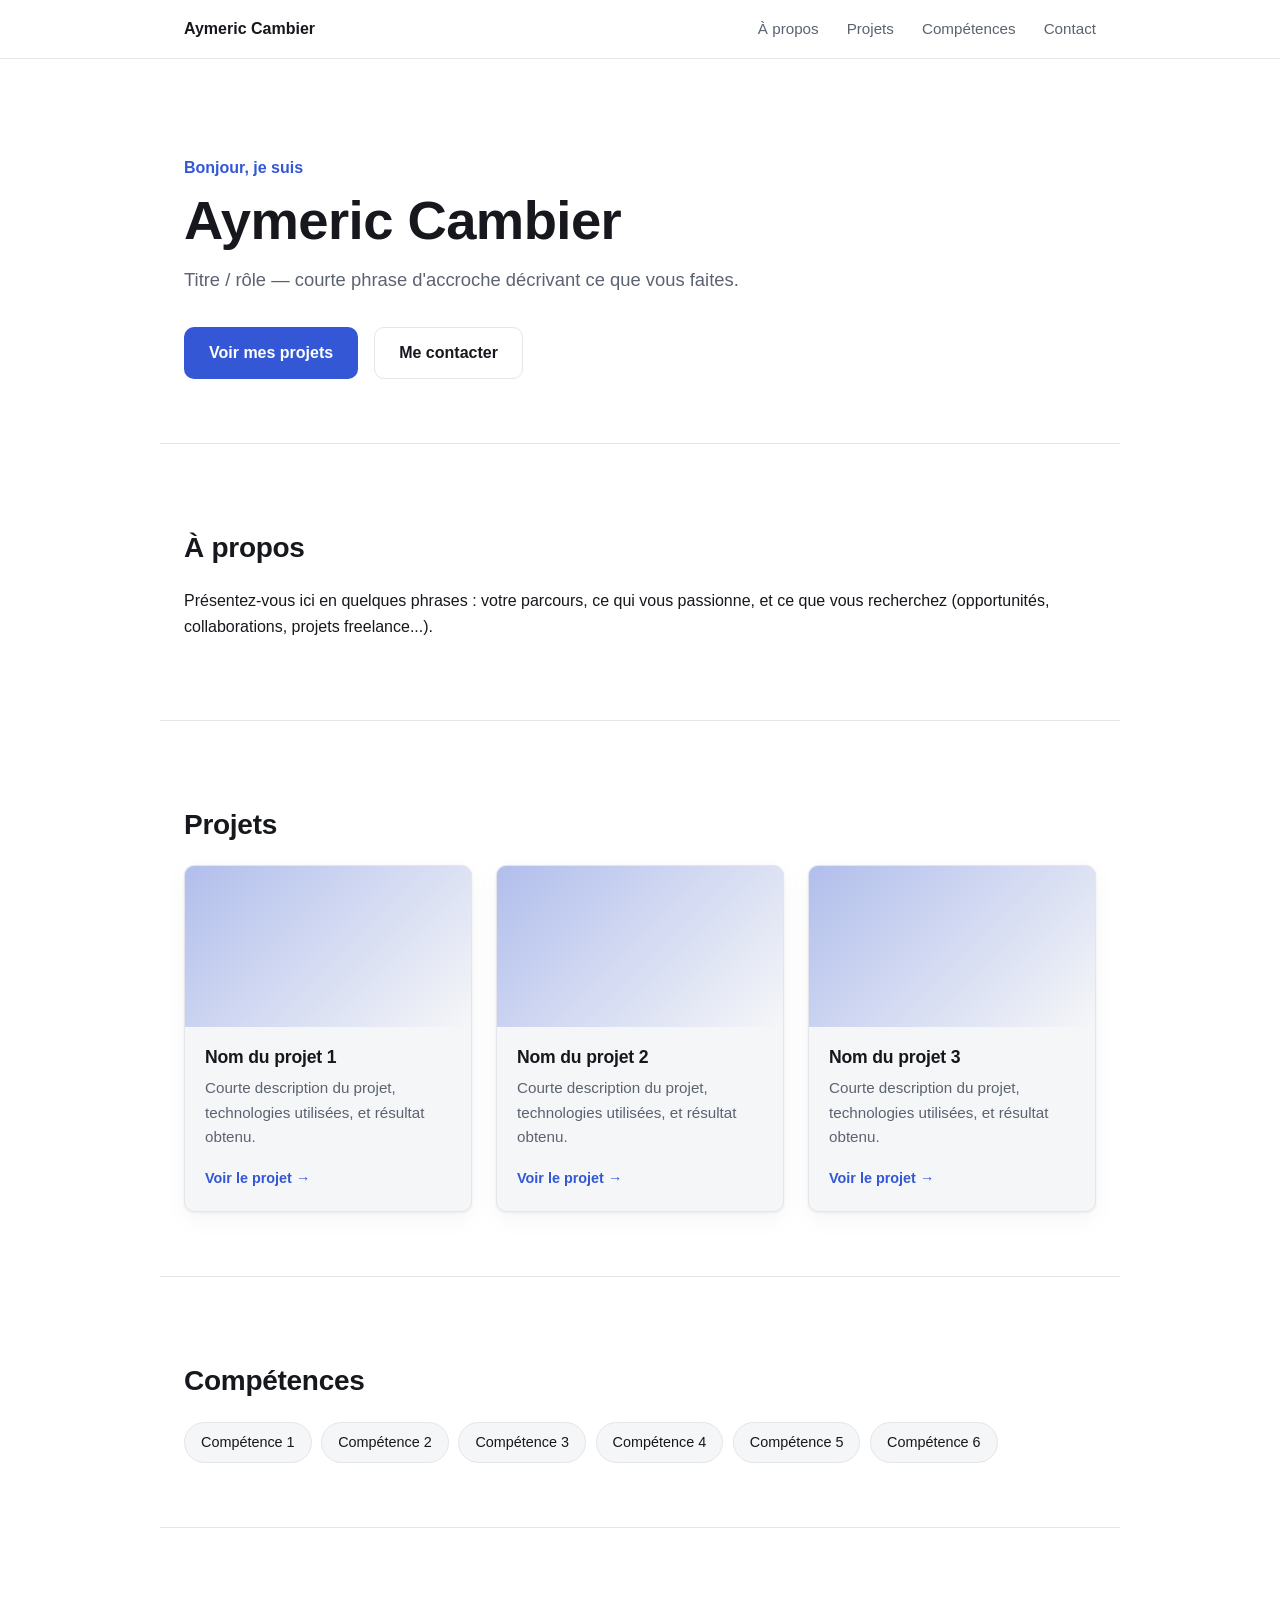
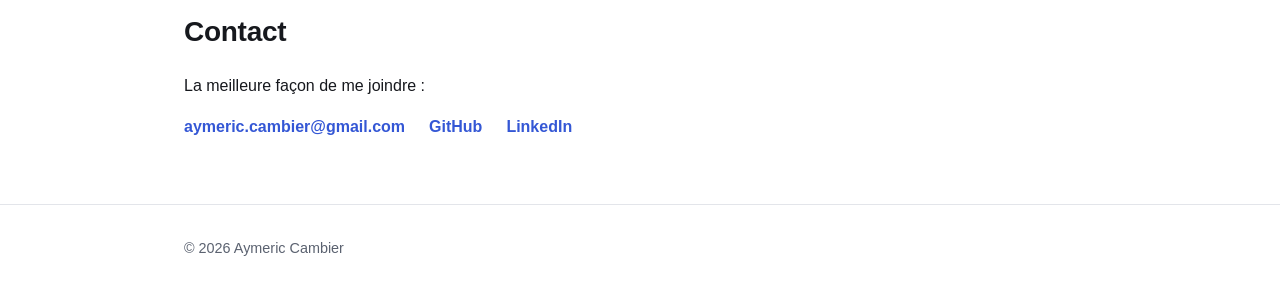
==== index.html @ 93a76c4a "Initial portfolio site" ====
<!DOCTYPE html>
<html lang="fr">
<head>
  <meta charset="UTF-8" />
  <meta name="viewport" content="width=device-width, initial-scale=1.0" />
  <title>Aymeric Cambier — Portfolio</title>
  <meta name="description" content="Portfolio d'Aymeric Cambier" />
  <link rel="stylesheet" href="css/style.css" />
</head>
<body>
  <header class="site-header">
    <nav class="nav container">
      <a href="#top" class="logo">Aymeric&nbsp;Cambier</a>
      <button class="nav-toggle" aria-label="Ouvrir le menu" aria-expanded="false">
        <span></span><span></span><span></span>
      </button>
      <ul class="nav-links">
        <li><a href="#about">À propos</a></li>
        <li><a href="#projects">Projets</a></li>
        <li><a href="#skills">Compétences</a></li>
        <li><a href="#contact">Contact</a></li>
      </ul>
    </nav>
  </header>

  <main>
    <section id="top" class="hero container">
      <p class="hero-eyebrow">Bonjour, je suis</p>
      <h1>Aymeric Cambier</h1>
      <p class="hero-tagline">Titre / rôle — courte phrase d'accroche décrivant ce que vous faites.</p>
      <div class="hero-actions">
        <a href="#projects" class="btn btn-primary">Voir mes projets</a>
        <a href="#contact" class="btn btn-ghost">Me contacter</a>
      </div>
    </section>

    <section id="about" class="section container">
      <h2>À propos</h2>
      <p>
        Présentez-vous ici en quelques phrases : votre parcours, ce qui vous
        passionne, et ce que vous recherchez (opportunités, collaborations,
        projets freelance...).
      </p>
    </section>

    <section id="projects" class="section container">
      <h2>Projets</h2>
      <div class="grid">
        <article class="card">
          <div class="card-media" aria-hidden="true"></div>
          <div class="card-body">
            <h3>Nom du projet 1</h3>
            <p>Courte description du projet, technologies utilisées, et résultat obtenu.</p>
            <a href="#" class="card-link">Voir le projet →</a>
          </div>
        </article>
        <article class="card">
          <div class="card-media" aria-hidden="true"></div>
          <div class="card-body">
            <h3>Nom du projet 2</h3>
            <p>Courte description du projet, technologies utilisées, et résultat obtenu.</p>
            <a href="#" class="card-link">Voir le projet →</a>
          </div>
        </article>
        <article class="card">
          <div class="card-media" aria-hidden="true"></div>
          <div class="card-body">
            <h3>Nom du projet 3</h3>
            <p>Courte description du projet, technologies utilisées, et résultat obtenu.</p>
            <a href="#" class="card-link">Voir le projet →</a>
          </div>
        </article>
      </div>
    </section>

    <section id="skills" class="section container">
      <h2>Compétences</h2>
      <ul class="tag-list">
        <li>Compétence 1</li>
        <li>Compétence 2</li>
        <li>Compétence 3</li>
        <li>Compétence 4</li>
        <li>Compétence 5</li>
        <li>Compétence 6</li>
      </ul>
    </section>

    <section id="contact" class="section container">
      <h2>Contact</h2>
      <p>La meilleure façon de me joindre :</p>
      <div class="contact-links">
        <a href="mailto:aymeric.cambier@gmail.com">aymeric.cambier@gmail.com</a>
        <a href="https://github.com/" target="_blank" rel="noopener">GitHub</a>
        <a href="https://www.linkedin.com/" target="_blank" rel="noopener">LinkedIn</a>
      </div>
    </section>
  </main>

  <footer class="site-footer">
    <p class="container">&copy; <span id="year"></span> Aymeric Cambier</p>
  </footer>

  <script src="js/script.js"></script>
</body>
</html>
---- css/style.css ----
:root {
  --bg: #ffffff;
  --bg-alt: #f5f6f8;
  --text: #16181d;
  --text-muted: #5b6270;
  --accent: #3457d5;
  --accent-contrast: #ffffff;
  --border: #e3e5ea;
  --radius: 10px;
  --max-width: 960px;
  --shadow: 0 1px 3px rgba(0, 0, 0, 0.06), 0 8px 24px rgba(0, 0, 0, 0.04);
}

@media (prefers-color-scheme: dark) {
  :root {
    --bg: #14161a;
    --bg-alt: #1b1e24;
    --text: #edeef1;
    --text-muted: #a2a8b4;
    --accent: #7fa0ff;
    --accent-contrast: #0b1020;
    --border: #2a2e37;
    --shadow: 0 1px 3px rgba(0, 0, 0, 0.3), 0 8px 24px rgba(0, 0, 0, 0.25);
  }
}

* { box-sizing: border-box; }

html { scroll-behavior: smooth; }

body {
  margin: 0;
  font-family: -apple-system, BlinkMacSystemFont, "Segoe UI", Roboto, Helvetica, Arial, sans-serif;
  background: var(--bg);
  color: var(--text);
  line-height: 1.6;
}

.container {
  max-width: var(--max-width);
  margin: 0 auto;
  padding: 0 1.5rem;
}

a { color: var(--accent); }

h1, h2, h3 { line-height: 1.2; letter-spacing: -0.01em; }

/* Header */
.site-header {
  position: sticky;
  top: 0;
  z-index: 10;
  background: color-mix(in srgb, var(--bg) 85%, transparent);
  backdrop-filter: blur(8px);
  border-bottom: 1px solid var(--border);
}

.nav {
  display: flex;
  align-items: center;
  justify-content: space-between;
  padding: 1rem 1.5rem;
}

.logo {
  font-weight: 700;
  text-decoration: none;
  color: var(--text);
}

.nav-links {
  display: flex;
  gap: 1.75rem;
  list-style: none;
  margin: 0;
  padding: 0;
}

.nav-links a {
  text-decoration: none;
  color: var(--text-muted);
  font-size: 0.95rem;
}

.nav-links a:hover { color: var(--text); }

.nav-toggle {
  display: none;
  flex-direction: column;
  gap: 4px;
  background: none;
  border: none;
  cursor: pointer;
  padding: 0.4rem;
}

.nav-toggle span {
  width: 22px;
  height: 2px;
  background: var(--text);
}

/* Hero */
.hero {
  padding: 6rem 1.5rem 4rem;
  text-align: left;
}

.hero-eyebrow {
  color: var(--accent);
  font-weight: 600;
  margin: 0 0 0.5rem;
}

.hero h1 {
  font-size: clamp(2.2rem, 5vw, 3.4rem);
  margin: 0 0 0.75rem;
}

.hero-tagline {
  color: var(--text-muted);
  font-size: 1.15rem;
  max-width: 40rem;
  margin: 0 0 2rem;
}

.hero-actions { display: flex; gap: 1rem; flex-wrap: wrap; }

.btn {
  display: inline-block;
  padding: 0.75rem 1.5rem;
  border-radius: var(--radius);
  text-decoration: none;
  font-weight: 600;
  border: 1px solid transparent;
}

.btn-primary {
  background: var(--accent);
  color: var(--accent-contrast);
}

.btn-ghost {
  border-color: var(--border);
  color: var(--text);
}

/* Sections */
.section { padding: 4rem 1.5rem; border-top: 1px solid var(--border); }

.section h2 {
  font-size: 1.75rem;
  margin-bottom: 1.5rem;
}

/* Projects grid */
.grid {
  display: grid;
  grid-template-columns: repeat(auto-fit, minmax(240px, 1fr));
  gap: 1.5rem;
}

.card {
  background: var(--bg-alt);
  border: 1px solid var(--border);
  border-radius: var(--radius);
  overflow: hidden;
  box-shadow: var(--shadow);
}

.card-media {
  aspect-ratio: 16 / 9;
  background: linear-gradient(135deg, var(--accent), transparent);
  opacity: 0.35;
}

.card-body { padding: 1.25rem; }

.card-body h3 { margin: 0 0 0.5rem; font-size: 1.1rem; }

.card-body p { color: var(--text-muted); margin: 0 0 1rem; font-size: 0.95rem; }

.card-link { text-decoration: none; font-weight: 600; font-size: 0.9rem; }

/* Skills */
.tag-list {
  display: flex;
  flex-wrap: wrap;
  gap: 0.6rem;
  list-style: none;
  padding: 0;
  margin: 0;
}

.tag-list li {
  background: var(--bg-alt);
  border: 1px solid var(--border);
  padding: 0.5rem 1rem;
  border-radius: 999px;
  font-size: 0.9rem;
}

/* Contact */
.contact-links {
  display: flex;
  gap: 1.5rem;
  flex-wrap: wrap;
  font-weight: 600;
}

.contact-links a { text-decoration: none; }

/* Footer */
.site-footer {
  border-top: 1px solid var(--border);
  padding: 2rem 0;
  color: var(--text-muted);
  font-size: 0.9rem;
}

/* Responsive nav */
@media (max-width: 640px) {
  .nav-toggle { display: flex; }

  .nav-links {
    position: absolute;
    top: 100%;
    left: 0;
    right: 0;
    background: var(--bg);
    border-bottom: 1px solid var(--border);
    flex-direction: column;
    gap: 0;
    display: none;
  }

  .nav-links.open { display: flex; }

  .nav-links li { border-top: 1px solid var(--border); }

  .nav-links a { display: block; padding: 1rem 1.5rem; }
}
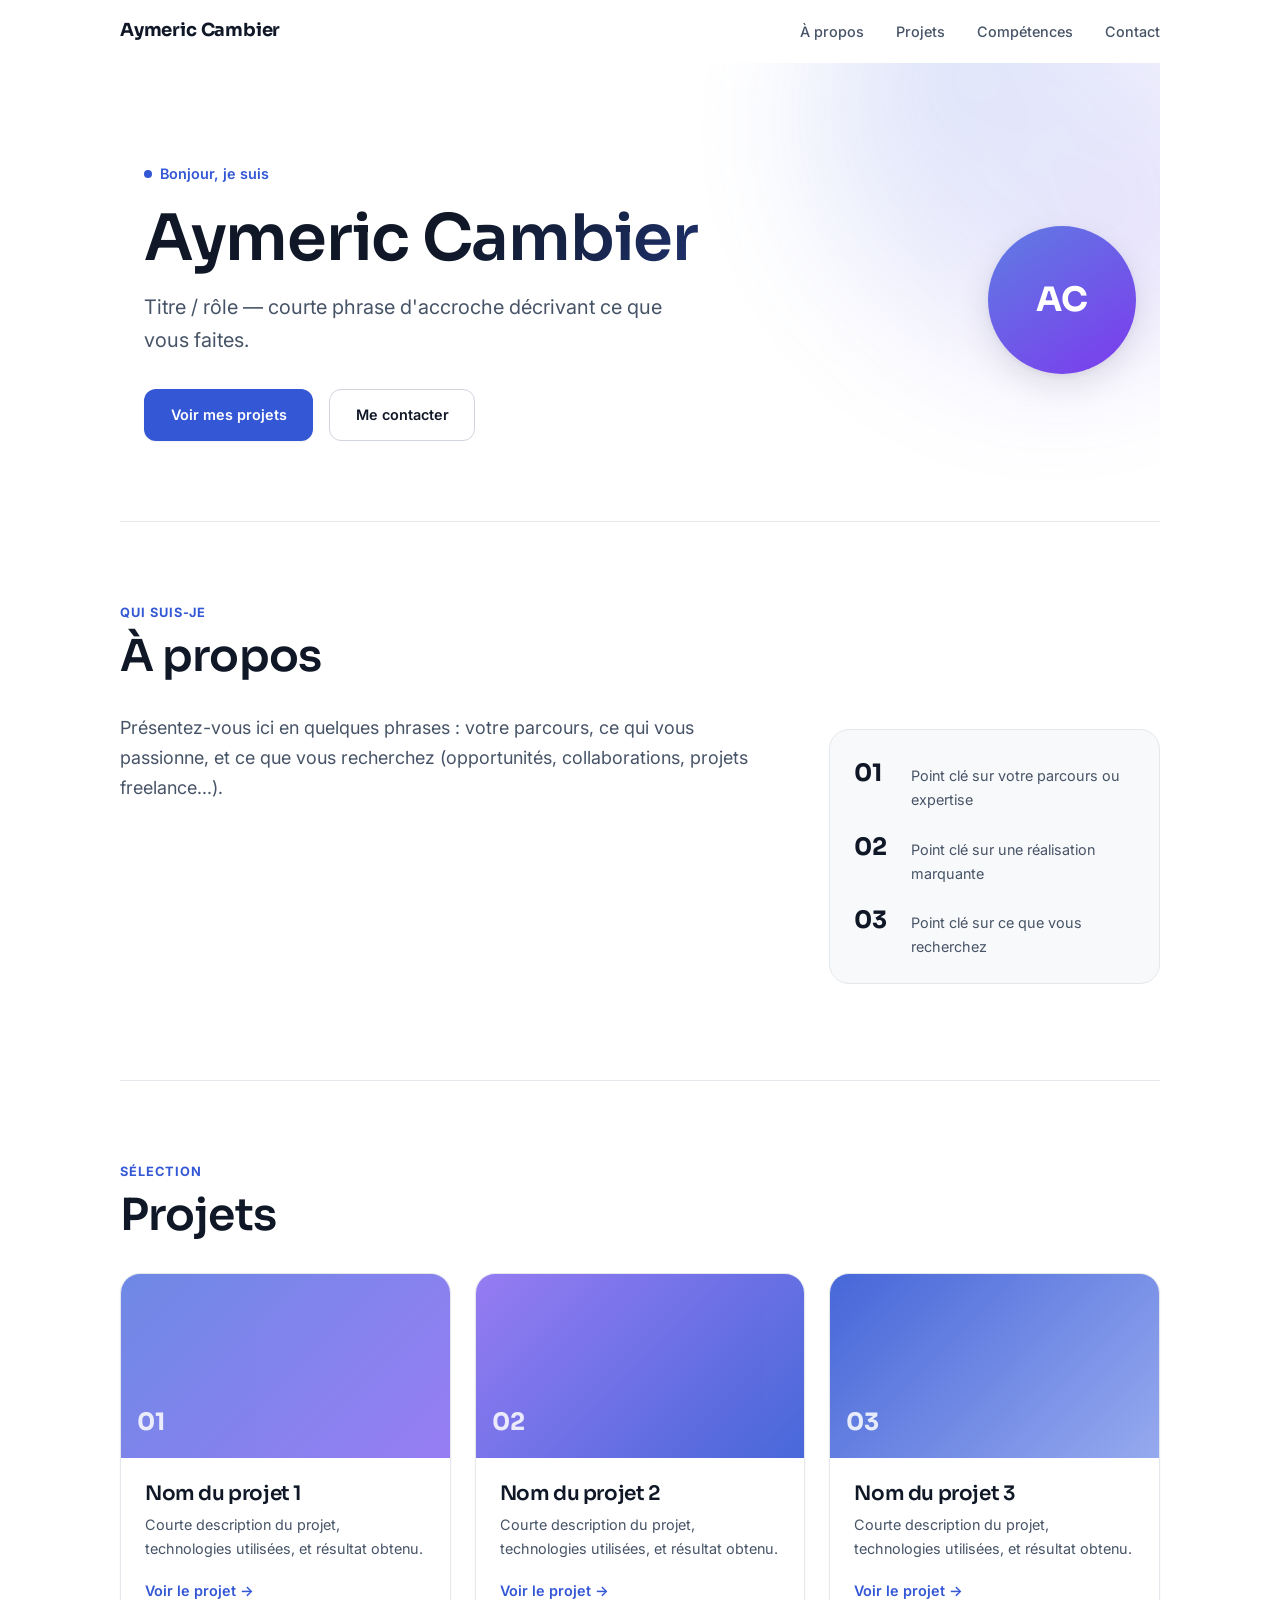
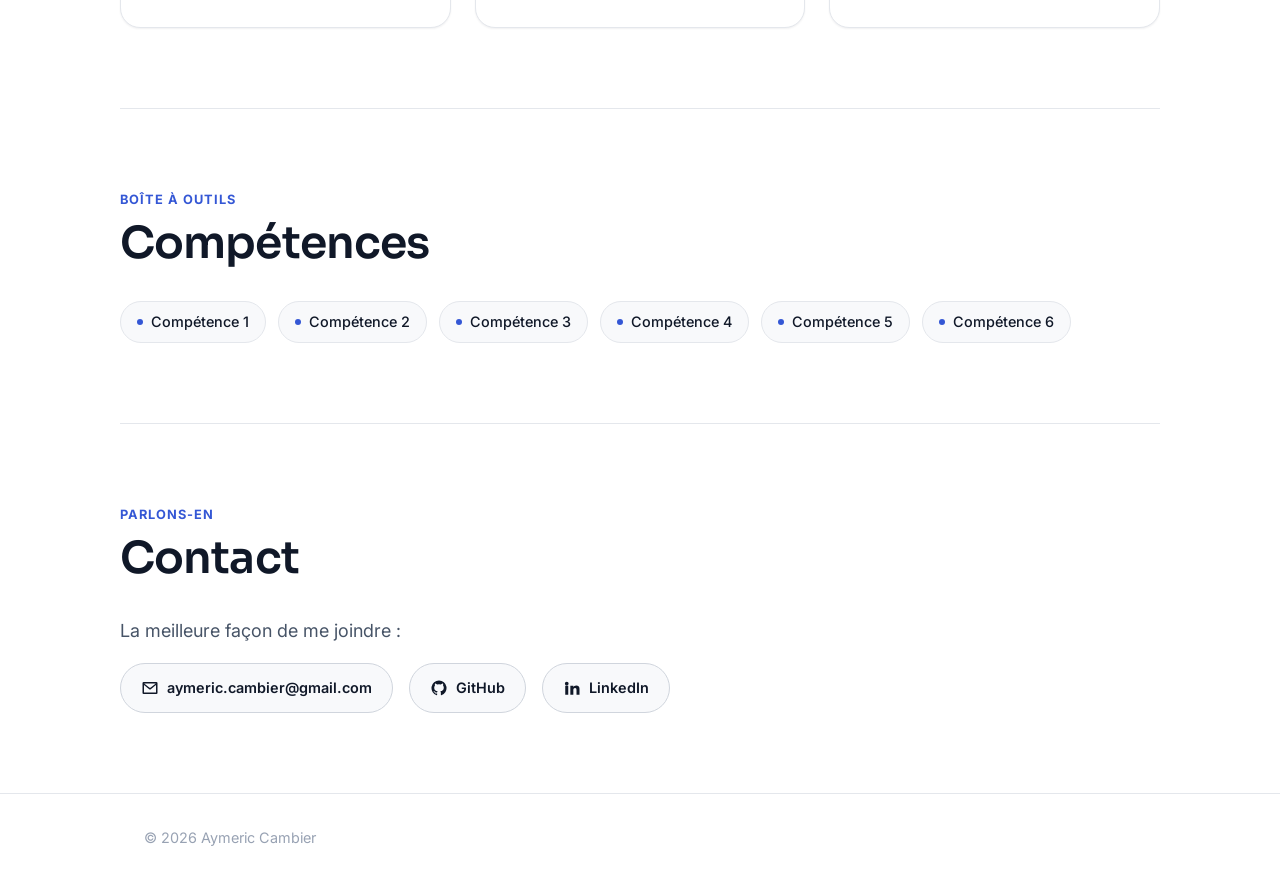
==== commit 4fdfd6bd: "Redesign portfolio with design system, animations and scrollspy nav" ====
--- a/index.html
+++ b/index.html
@@ -5,6 +5,11 @@
   <meta name="viewport" content="width=device-width, initial-scale=1.0" />
   <title>Aymeric Cambier — Portfolio</title>
   <meta name="description" content="Portfolio d'Aymeric Cambier" />
+  <meta name="theme-color" content="#3457d5" />
+  <link rel="icon" href="data:image/svg+xml,%3Csvg xmlns='http://www.w3.org/2000/svg' viewBox='0 0 32 32'%3E%3Crect width='32' height='32' rx='8' fill='%233457d5'/%3E%3Ctext x='16' y='22' font-family='Arial,sans-serif' font-size='15' font-weight='700' fill='white' text-anchor='middle'%3EAC%3C/text%3E%3C/svg%3E" />
+  <link rel="preconnect" href="https://fonts.googleapis.com" />
+  <link rel="preconnect" href="https://fonts.gstatic.com" crossorigin />
+  <link href="https://fonts.googleapis.com/css2?family=Inter:wght@400;500;600;700&family=Sora:wght@600;700&display=swap" rel="stylesheet" />
   <link rel="stylesheet" href="css/style.css" />
 </head>
 <body>
@@ -25,29 +30,41 @@
 
   <main>
     <section id="top" class="hero container">
-      <p class="hero-eyebrow">Bonjour, je suis</p>
-      <h1>Aymeric Cambier</h1>
-      <p class="hero-tagline">Titre / rôle — courte phrase d'accroche décrivant ce que vous faites.</p>
-      <div class="hero-actions">
-        <a href="#projects" class="btn btn-primary">Voir mes projets</a>
-        <a href="#contact" class="btn btn-ghost">Me contacter</a>
+      <div>
+        <p class="hero-eyebrow">Bonjour, je suis</p>
+        <h1>Aymeric Cambier</h1>
+        <p class="hero-tagline">Titre / rôle — courte phrase d'accroche décrivant ce que vous faites.</p>
+        <div class="hero-actions">
+          <a href="#projects" class="btn btn-primary">Voir mes projets</a>
+          <a href="#contact" class="btn btn-ghost">Me contacter</a>
+        </div>
+      </div>
+      <div class="hero-avatar" aria-hidden="true">AC</div>
+    </section>
+
+    <section id="about" class="section container reveal">
+      <span class="section-eyebrow">Qui suis-je</span>
+      <h2>À propos</h2>
+      <div class="about-grid">
+        <p class="about-text">
+          Présentez-vous ici en quelques phrases : votre parcours, ce qui vous
+          passionne, et ce que vous recherchez (opportunités, collaborations,
+          projets freelance...).
+        </p>
+        <ul class="about-highlights">
+          <li><strong>01</strong> Point clé sur votre parcours ou expertise</li>
+          <li><strong>02</strong> Point clé sur une réalisation marquante</li>
+          <li><strong>03</strong> Point clé sur ce que vous recherchez</li>
+        </ul>
       </div>
     </section>
 
-    <section id="about" class="section container">
-      <h2>À propos</h2>
-      <p>
-        Présentez-vous ici en quelques phrases : votre parcours, ce qui vous
-        passionne, et ce que vous recherchez (opportunités, collaborations,
-        projets freelance...).
-      </p>
-    </section>
-
-    <section id="projects" class="section container">
+    <section id="projects" class="section container reveal">
+      <span class="section-eyebrow">Sélection</span>
       <h2>Projets</h2>
       <div class="grid">
         <article class="card">
-          <div class="card-media" aria-hidden="true"></div>
+          <div class="card-media" aria-hidden="true"><span class="card-index">01</span></div>
           <div class="card-body">
             <h3>Nom du projet 1</h3>
             <p>Courte description du projet, technologies utilisées, et résultat obtenu.</p>
@@ -55,7 +72,7 @@
           </div>
         </article>
         <article class="card">
-          <div class="card-media" aria-hidden="true"></div>
+          <div class="card-media" aria-hidden="true"><span class="card-index">02</span></div>
           <div class="card-body">
             <h3>Nom du projet 2</h3>
             <p>Courte description du projet, technologies utilisées, et résultat obtenu.</p>
@@ -63,7 +80,7 @@
           </div>
         </article>
         <article class="card">
-          <div class="card-media" aria-hidden="true"></div>
+          <div class="card-media" aria-hidden="true"><span class="card-index">03</span></div>
           <div class="card-body">
             <h3>Nom du projet 3</h3>
             <p>Courte description du projet, technologies utilisées, et résultat obtenu.</p>
@@ -73,7 +90,8 @@
       </div>
     </section>
 
-    <section id="skills" class="section container">
+    <section id="skills" class="section container reveal">
+      <span class="section-eyebrow">Boîte à outils</span>
       <h2>Compétences</h2>
       <ul class="tag-list">
         <li>Compétence 1</li>
@@ -85,13 +103,23 @@
       </ul>
     </section>
 
-    <section id="contact" class="section container">
+    <section id="contact" class="section container reveal">
+      <span class="section-eyebrow">Parlons-en</span>
       <h2>Contact</h2>
       <p>La meilleure façon de me joindre :</p>
       <div class="contact-links">
-        <a href="mailto:aymeric.cambier@gmail.com">aymeric.cambier@gmail.com</a>
-        <a href="https://github.com/" target="_blank" rel="noopener">GitHub</a>
-        <a href="https://www.linkedin.com/" target="_blank" rel="noopener">LinkedIn</a>
+        <a href="mailto:aymeric.cambier@gmail.com">
+          <svg viewBox="0 0 24 24"><path d="M2 5.5A1.5 1.5 0 0 1 3.5 4h17A1.5 1.5 0 0 1 22 5.5v13a1.5 1.5 0 0 1-1.5 1.5h-17A1.5 1.5 0 0 1 2 18.5v-13Zm2.2.5 7.8 6.1L19.8 6H4.2ZM20 8.1l-7.4 5.8a1 1 0 0 1-1.2 0L4 8.1V18h16V8.1Z"/></svg>
+          aymeric.cambier@gmail.com
+        </a>
+        <a href="https://github.com/" target="_blank" rel="noopener">
+          <svg viewBox="0 0 24 24"><path d="M12 2a10 10 0 0 0-3.16 19.5c.5.09.68-.22.68-.48v-1.7c-2.78.6-3.37-1.34-3.37-1.34-.46-1.16-1.11-1.47-1.11-1.47-.91-.62.07-.6.07-.6 1 .07 1.53 1.03 1.53 1.03.89 1.53 2.34 1.09 2.91.83.09-.65.35-1.09.63-1.34-2.22-.25-4.56-1.11-4.56-4.94 0-1.09.39-1.99 1.03-2.69-.1-.25-.45-1.27.1-2.64 0 0 .84-.27 2.75 1.03a9.4 9.4 0 0 1 5 0c1.91-1.3 2.75-1.03 2.75-1.03.55 1.37.2 2.39.1 2.64.64.7 1.03 1.6 1.03 2.69 0 3.84-2.34 4.68-4.57 4.93.36.31.68.92.68 1.85v2.75c0 .26.18.58.69.48A10 10 0 0 0 12 2Z"/></svg>
+          GitHub
+        </a>
+        <a href="https://www.linkedin.com/" target="_blank" rel="noopener">
+          <svg viewBox="0 0 24 24"><path d="M4.98 3.5a2.5 2.5 0 1 1 0 5 2.5 2.5 0 0 1 0-5ZM3 9h4v12H3V9Zm7 0h3.8v1.64h.05c.53-1 1.83-2.05 3.77-2.05C21.6 8.59 22 11.1 22 14.35V21h-4v-5.9c0-1.4-.03-3.2-1.95-3.2-1.96 0-2.26 1.53-2.26 3.1V21h-4V9Z"/></svg>
+          LinkedIn
+        </a>
       </div>
     </section>
   </main>
--- a/css/style.css
+++ b/css/style.css
@@ -1,225 +1,635 @@
+/* =========================================================
+   TOKENS — Primitive layer (raw values, no semantic meaning)
+   ========================================================= */
 :root {
-  --bg: #ffffff;
-  --bg-alt: #f5f6f8;
-  --text: #16181d;
-  --text-muted: #5b6270;
-  --accent: #3457d5;
-  --accent-contrast: #ffffff;
-  --border: #e3e5ea;
-  --radius: 10px;
-  --max-width: 960px;
-  --shadow: 0 1px 3px rgba(0, 0, 0, 0.06), 0 8px 24px rgba(0, 0, 0, 0.04);
+  /* Neutrals */
+  --gray-0: #ffffff;
+  --gray-50: #f8f9fb;
+  --gray-100: #f1f3f6;
+  --gray-200: #e4e7ec;
+  --gray-300: #d0d5dd;
+  --gray-400: #98a2b3;
+  --gray-500: #667085;
+  --gray-600: #475467;
+  --gray-700: #344054;
+  --gray-800: #1d2939;
+  --gray-900: #101828;
+  --gray-950: #0b0e14;
+
+  /* Accent (brand blue) */
+  --accent-50: #eef1fd;
+  --accent-100: #dbe2fa;
+  --accent-200: #b3c1f4;
+  --accent-300: #8aa0ed;
+  --accent-400: #5f7de3;
+  --accent-500: #3457d5;
+  --accent-600: #2a46b3;
+  --accent-700: #21378c;
+
+  /* Secondary accent (gradient companion) */
+  --violet-400: #8b6ef2;
+  --violet-500: #7c3aed;
+
+  /* Typography */
+  --font-heading: "Sora", -apple-system, BlinkMacSystemFont, "Segoe UI", sans-serif;
+  --font-body: "Inter", -apple-system, BlinkMacSystemFont, "Segoe UI", Roboto, Helvetica, Arial, sans-serif;
+
+  --text-xs: 0.8rem;
+  --text-sm: 0.9rem;
+  --text-base: 1rem;
+  --text-md: 1.125rem;
+  --text-lg: 1.25rem;
+  --text-xl: 1.5rem;
+  --text-2xl: clamp(1.6rem, 1.3rem + 1.2vw, 2.1rem);
+  --text-3xl: clamp(2.1rem, 1.6rem + 2vw, 2.75rem);
+  --text-4xl: clamp(2.6rem, 1.7rem + 3.8vw, 4rem);
+
+  /* Spacing (4px base grid) */
+  --space-1: 0.25rem;
+  --space-2: 0.5rem;
+  --space-3: 0.75rem;
+  --space-4: 1rem;
+  --space-5: 1.25rem;
+  --space-6: 1.5rem;
+  --space-8: 2rem;
+  --space-10: 2.5rem;
+  --space-12: 3rem;
+  --space-16: 4rem;
+  --space-20: 5rem;
+  --space-24: 6rem;
+
+  /* Radius */
+  --radius-sm: 8px;
+  --radius-md: 12px;
+  --radius-lg: 20px;
+  --radius-full: 999px;
+
+  /* Motion */
+  --ease-out: cubic-bezier(0.16, 1, 0.3, 1);
+  --duration-fast: 150ms;
+  --duration-base: 300ms;
+  --duration-slow: 600ms;
+}
+
+/* =========================================================
+   TOKENS — Semantic layer (purpose aliases, theme-aware)
+   ========================================================= */
+:root {
+  --bg: var(--gray-0);
+  --bg-alt: var(--gray-50);
+  --bg-elevated: var(--gray-0);
+  --text: var(--gray-900);
+  --text-muted: var(--gray-600);
+  --text-subtle: var(--gray-400);
+  --border: var(--gray-200);
+  --border-strong: var(--gray-300);
+  --accent: var(--accent-500);
+  --accent-strong: var(--accent-600);
+  --accent-soft: var(--accent-50);
+  --accent-contrast: var(--gray-0);
+  --focus-ring: var(--accent-500);
+
+  --shadow-sm: 0 1px 2px rgba(16, 24, 40, 0.06);
+  --shadow-md: 0 4px 12px rgba(16, 24, 40, 0.06), 0 1px 3px rgba(16, 24, 40, 0.08);
+  --shadow-lg: 0 12px 32px rgba(16, 24, 40, 0.1), 0 2px 6px rgba(16, 24, 40, 0.06);
 }
 
 @media (prefers-color-scheme: dark) {
   :root {
-    --bg: #14161a;
-    --bg-alt: #1b1e24;
-    --text: #edeef1;
-    --text-muted: #a2a8b4;
-    --accent: #7fa0ff;
-    --accent-contrast: #0b1020;
-    --border: #2a2e37;
-    --shadow: 0 1px 3px rgba(0, 0, 0, 0.3), 0 8px 24px rgba(0, 0, 0, 0.25);
+    --bg: var(--gray-950);
+    --bg-alt: #12151c;
+    --bg-elevated: #171b23;
+    --text: var(--gray-50);
+    --text-muted: var(--gray-400);
+    --text-subtle: var(--gray-600);
+    --border: #232732;
+    --border-strong: #2d323f;
+    --accent: var(--accent-300);
+    --accent-strong: var(--accent-200);
+    --accent-soft: rgba(95, 125, 227, 0.14);
+    --accent-contrast: var(--gray-950);
+    --focus-ring: var(--accent-300);
+
+    --shadow-sm: 0 1px 2px rgba(0, 0, 0, 0.3);
+    --shadow-md: 0 4px 16px rgba(0, 0, 0, 0.35);
+    --shadow-lg: 0 16px 40px rgba(0, 0, 0, 0.45);
   }
 }
 
+/* =========================================================
+   TOKENS — Component layer
+   ========================================================= */
+:root {
+  --button-radius: var(--radius-md);
+  --card-radius: var(--radius-lg);
+  --card-bg: var(--bg-elevated);
+  --card-border: var(--border);
+  --tag-bg: var(--bg-alt);
+  --tag-border: var(--border);
+  --max-width: 1040px;
+}
+
+/* =========================================================
+   RESET & BASE
+   ========================================================= */
 * { box-sizing: border-box; }
 
-html { scroll-behavior: smooth; }
+html {
+  scroll-behavior: smooth;
+  scroll-padding-top: 88px;
+}
+
+@media (prefers-reduced-motion: reduce) {
+  html { scroll-behavior: auto; }
+  * { animation-duration: 0.01ms !important; animation-iteration-count: 1 !important; transition-duration: 0.01ms !important; }
+}
 
 body {
   margin: 0;
-  font-family: -apple-system, BlinkMacSystemFont, "Segoe UI", Roboto, Helvetica, Arial, sans-serif;
+  font-family: var(--font-body);
   background: var(--bg);
   color: var(--text);
-  line-height: 1.6;
+  line-height: 1.65;
+  -webkit-font-smoothing: antialiased;
 }
 
 .container {
   max-width: var(--max-width);
   margin: 0 auto;
-  padding: 0 1.5rem;
-}
-
-a { color: var(--accent); }
-
-h1, h2, h3 { line-height: 1.2; letter-spacing: -0.01em; }
-
-/* Header */
+  padding: 0 var(--space-6);
+}
+
+a {
+  color: var(--accent);
+  transition: color var(--duration-fast) var(--ease-out);
+}
+
+:focus-visible {
+  outline: 2px solid var(--focus-ring);
+  outline-offset: 3px;
+  border-radius: var(--radius-sm);
+}
+
+h1, h2, h3 {
+  font-family: var(--font-heading);
+  line-height: 1.15;
+  letter-spacing: -0.02em;
+  font-weight: 600;
+  margin: 0;
+}
+
+/* Reveal-on-scroll */
+.reveal {
+  opacity: 0;
+  transform: translateY(16px);
+  transition: opacity var(--duration-slow) var(--ease-out), transform var(--duration-slow) var(--ease-out);
+}
+
+.reveal.is-visible {
+  opacity: 1;
+  transform: none;
+}
+
+/* =========================================================
+   HEADER / NAV
+   ========================================================= */
 .site-header {
   position: sticky;
   top: 0;
-  z-index: 10;
-  background: color-mix(in srgb, var(--bg) 85%, transparent);
-  backdrop-filter: blur(8px);
-  border-bottom: 1px solid var(--border);
+  z-index: 20;
+  background: color-mix(in srgb, var(--bg) 78%, transparent);
+  backdrop-filter: blur(10px);
+  -webkit-backdrop-filter: blur(10px);
+  border-bottom: 1px solid transparent;
+  transition: border-color var(--duration-base) var(--ease-out), box-shadow var(--duration-base) var(--ease-out);
+}
+
+.site-header.is-scrolled {
+  border-bottom-color: var(--border);
+  box-shadow: var(--shadow-sm);
 }
 
 .nav {
   display: flex;
   align-items: center;
   justify-content: space-between;
-  padding: 1rem 1.5rem;
+  padding: var(--space-4) 0;
 }
 
 .logo {
+  font-family: var(--font-heading);
   font-weight: 700;
+  font-size: var(--text-md);
   text-decoration: none;
   color: var(--text);
+  letter-spacing: -0.01em;
 }
 
 .nav-links {
   display: flex;
-  gap: 1.75rem;
+  gap: var(--space-8);
   list-style: none;
   margin: 0;
   padding: 0;
 }
 
 .nav-links a {
+  position: relative;
   text-decoration: none;
   color: var(--text-muted);
-  font-size: 0.95rem;
+  font-size: var(--text-sm);
+  font-weight: 500;
+  padding: var(--space-1) 0;
+}
+
+.nav-links a::after {
+  content: "";
+  position: absolute;
+  left: 0;
+  bottom: -2px;
+  width: 100%;
+  height: 2px;
+  background: var(--accent);
+  transform: scaleX(0);
+  transform-origin: left;
+  transition: transform var(--duration-fast) var(--ease-out);
 }
 
 .nav-links a:hover { color: var(--text); }
+.nav-links a:hover::after,
+.nav-links a.is-active::after { transform: scaleX(1); }
+.nav-links a.is-active { color: var(--text); }
 
 .nav-toggle {
   display: none;
   flex-direction: column;
-  gap: 4px;
+  gap: 5px;
   background: none;
   border: none;
   cursor: pointer;
-  padding: 0.4rem;
+  padding: var(--space-2);
 }
 
 .nav-toggle span {
   width: 22px;
   height: 2px;
   background: var(--text);
-}
-
-/* Hero */
+  transition: transform var(--duration-fast) var(--ease-out), opacity var(--duration-fast) var(--ease-out);
+}
+
+.nav-toggle[aria-expanded="true"] span:nth-child(1) { transform: translateY(7px) rotate(45deg); }
+.nav-toggle[aria-expanded="true"] span:nth-child(2) { opacity: 0; }
+.nav-toggle[aria-expanded="true"] span:nth-child(3) { transform: translateY(-7px) rotate(-45deg); }
+
+/* =========================================================
+   HERO
+   ========================================================= */
 .hero {
-  padding: 6rem 1.5rem 4rem;
-  text-align: left;
+  position: relative;
+  padding: var(--space-24) var(--space-6) var(--space-20);
+  display: grid;
+  grid-template-columns: 1fr auto;
+  align-items: center;
+  gap: var(--space-12);
+  overflow: hidden;
+}
+
+.hero::before {
+  content: "";
+  position: absolute;
+  top: -160px;
+  right: -120px;
+  width: 480px;
+  height: 480px;
+  background: radial-gradient(circle at 30% 30%, var(--accent-400), transparent 70%),
+              radial-gradient(circle at 70% 70%, var(--violet-400), transparent 70%);
+  filter: blur(60px);
+  opacity: 0.22;
+  z-index: -1;
+  border-radius: 50%;
 }
 
 .hero-eyebrow {
+  display: inline-flex;
+  align-items: center;
+  gap: var(--space-2);
   color: var(--accent);
   font-weight: 600;
-  margin: 0 0 0.5rem;
+  font-size: var(--text-sm);
+  margin: 0 0 var(--space-4);
+}
+
+.hero-eyebrow::before {
+  content: "";
+  width: 8px;
+  height: 8px;
+  border-radius: 50%;
+  background: var(--accent);
 }
 
 .hero h1 {
-  font-size: clamp(2.2rem, 5vw, 3.4rem);
-  margin: 0 0 0.75rem;
+  font-size: var(--text-4xl);
+  margin: 0 0 var(--space-4);
+  background: linear-gradient(135deg, var(--text) 40%, var(--accent) 120%);
+  -webkit-background-clip: text;
+  background-clip: text;
+  color: transparent;
 }
 
 .hero-tagline {
   color: var(--text-muted);
-  font-size: 1.15rem;
-  max-width: 40rem;
-  margin: 0 0 2rem;
-}
-
-.hero-actions { display: flex; gap: 1rem; flex-wrap: wrap; }
-
+  font-size: var(--text-lg);
+  max-width: 34rem;
+  margin: 0 0 var(--space-8);
+}
+
+.hero-actions { display: flex; gap: var(--space-4); flex-wrap: wrap; }
+
+.hero-avatar {
+  width: 148px;
+  height: 148px;
+  border-radius: 50%;
+  display: flex;
+  align-items: center;
+  justify-content: center;
+  font-family: var(--font-heading);
+  font-size: var(--text-2xl);
+  font-weight: 700;
+  color: var(--accent-contrast);
+  background: linear-gradient(145deg, var(--accent-400), var(--violet-500));
+  box-shadow: var(--shadow-lg);
+  flex-shrink: 0;
+}
+
+/* =========================================================
+   BUTTONS
+   ========================================================= */
 .btn {
-  display: inline-block;
-  padding: 0.75rem 1.5rem;
-  border-radius: var(--radius);
+  display: inline-flex;
+  align-items: center;
+  gap: var(--space-2);
+  padding: 0.8rem 1.6rem;
+  border-radius: var(--button-radius);
   text-decoration: none;
   font-weight: 600;
+  font-size: var(--text-sm);
   border: 1px solid transparent;
+  cursor: pointer;
+  transition: transform var(--duration-fast) var(--ease-out),
+              box-shadow var(--duration-fast) var(--ease-out),
+              background var(--duration-fast) var(--ease-out),
+              border-color var(--duration-fast) var(--ease-out);
 }
 
 .btn-primary {
   background: var(--accent);
   color: var(--accent-contrast);
-}
+  box-shadow: var(--shadow-sm);
+}
+
+.btn-primary:hover {
+  background: var(--accent-strong);
+  box-shadow: var(--shadow-md);
+  transform: translateY(-2px);
+}
+
+.btn-primary:active { transform: translateY(0); }
 
 .btn-ghost {
-  border-color: var(--border);
+  border-color: var(--border-strong);
   color: var(--text);
-}
-
-/* Sections */
-.section { padding: 4rem 1.5rem; border-top: 1px solid var(--border); }
+  background: transparent;
+}
+
+.btn-ghost:hover {
+  border-color: var(--accent);
+  color: var(--accent);
+  transform: translateY(-2px);
+}
+
+.btn-ghost:active { transform: translateY(0); }
+
+/* =========================================================
+   SECTIONS
+   ========================================================= */
+.section { padding: var(--space-20) 0; border-top: 1px solid var(--border); }
+
+.section-eyebrow {
+  display: block;
+  color: var(--accent);
+  font-weight: 700;
+  font-size: var(--text-xs);
+  letter-spacing: 0.08em;
+  text-transform: uppercase;
+  margin: 0 0 var(--space-2);
+}
 
 .section h2 {
-  font-size: 1.75rem;
-  margin-bottom: 1.5rem;
+  font-size: var(--text-3xl);
+  margin-bottom: var(--space-8);
+}
+
+.section > p { color: var(--text-muted); font-size: var(--text-md); max-width: 42rem; }
+
+/* About */
+.about-grid {
+  display: grid;
+  grid-template-columns: 2fr 1fr;
+  gap: var(--space-12);
+  align-items: start;
+}
+
+.about-text { color: var(--text-muted); font-size: var(--text-md); margin: 0; }
+
+.about-highlights {
+  display: flex;
+  flex-direction: column;
+  gap: var(--space-4);
+  padding: var(--space-6);
+  background: var(--bg-alt);
+  border: 1px solid var(--border);
+  border-radius: var(--card-radius);
+}
+
+.about-highlights li {
+  list-style: none;
+  display: flex;
+  gap: var(--space-3);
+  align-items: baseline;
+  font-size: var(--text-sm);
+  color: var(--text-muted);
+}
+
+.about-highlights strong {
+  color: var(--text);
+  font-family: var(--font-heading);
+  font-size: var(--text-xl);
+  min-width: 2.5ch;
 }
 
 /* Projects grid */
 .grid {
   display: grid;
-  grid-template-columns: repeat(auto-fit, minmax(240px, 1fr));
-  gap: 1.5rem;
+  grid-template-columns: repeat(auto-fit, minmax(260px, 1fr));
+  gap: var(--space-6);
 }
 
 .card {
-  background: var(--bg-alt);
-  border: 1px solid var(--border);
-  border-radius: var(--radius);
+  position: relative;
+  background: var(--card-bg);
+  border: 1px solid var(--card-border);
+  border-radius: var(--card-radius);
   overflow: hidden;
-  box-shadow: var(--shadow);
+  box-shadow: var(--shadow-sm);
+  transition: transform var(--duration-base) var(--ease-out),
+              box-shadow var(--duration-base) var(--ease-out),
+              border-color var(--duration-base) var(--ease-out);
+}
+
+.card:hover {
+  transform: translateY(-4px);
+  box-shadow: var(--shadow-lg);
+  border-color: var(--accent-200);
 }
 
 .card-media {
   aspect-ratio: 16 / 9;
-  background: linear-gradient(135deg, var(--accent), transparent);
-  opacity: 0.35;
-}
-
-.card-body { padding: 1.25rem; }
-
-.card-body h3 { margin: 0 0 0.5rem; font-size: 1.1rem; }
-
-.card-body p { color: var(--text-muted); margin: 0 0 1rem; font-size: 0.95rem; }
-
-.card-link { text-decoration: none; font-weight: 600; font-size: 0.9rem; }
+  background: linear-gradient(135deg, var(--accent-400), var(--violet-400));
+  opacity: 0.9;
+  display: flex;
+  align-items: flex-end;
+  padding: var(--space-4);
+}
+
+.card:nth-child(2) .card-media { background: linear-gradient(135deg, var(--violet-400), var(--accent-500)); }
+.card:nth-child(3) .card-media { background: linear-gradient(135deg, var(--accent-500), var(--accent-300)); }
+
+.card-index {
+  font-family: var(--font-heading);
+  font-weight: 700;
+  font-size: var(--text-xl);
+  color: rgba(255, 255, 255, 0.85);
+}
+
+.card-body { padding: var(--space-6); }
+
+.card-body h3 {
+  margin: 0 0 var(--space-2);
+  font-size: var(--text-lg);
+  font-weight: 600;
+}
+
+.card-body p { color: var(--text-muted); margin: 0 0 var(--space-4); font-size: var(--text-sm); }
+
+.card-link {
+  display: inline-flex;
+  align-items: center;
+  gap: var(--space-1);
+  text-decoration: none;
+  font-weight: 600;
+  font-size: var(--text-sm);
+  transition: gap var(--duration-fast) var(--ease-out);
+}
+
+.card-link:hover { gap: var(--space-2); }
 
 /* Skills */
 .tag-list {
   display: flex;
   flex-wrap: wrap;
-  gap: 0.6rem;
+  gap: var(--space-3);
   list-style: none;
   padding: 0;
   margin: 0;
 }
 
 .tag-list li {
-  background: var(--bg-alt);
-  border: 1px solid var(--border);
-  padding: 0.5rem 1rem;
-  border-radius: 999px;
-  font-size: 0.9rem;
+  display: inline-flex;
+  align-items: center;
+  gap: var(--space-2);
+  background: var(--tag-bg);
+  border: 1px solid var(--tag-border);
+  padding: var(--space-2) var(--space-4);
+  border-radius: var(--radius-full);
+  font-size: var(--text-sm);
+  font-weight: 500;
+  color: var(--text);
+  transition: transform var(--duration-fast) var(--ease-out),
+              border-color var(--duration-fast) var(--ease-out),
+              box-shadow var(--duration-fast) var(--ease-out);
+}
+
+.tag-list li::before {
+  content: "";
+  width: 6px;
+  height: 6px;
+  border-radius: 50%;
+  background: var(--accent);
+  flex-shrink: 0;
+}
+
+.tag-list li:hover {
+  border-color: var(--accent);
+  transform: translateY(-2px);
+  box-shadow: var(--shadow-sm);
 }
 
 /* Contact */
 .contact-links {
   display: flex;
-  gap: 1.5rem;
+  gap: var(--space-4);
   flex-wrap: wrap;
+}
+
+.contact-links a {
+  display: inline-flex;
+  align-items: center;
+  gap: var(--space-2);
+  text-decoration: none;
   font-weight: 600;
-}
-
-.contact-links a { text-decoration: none; }
+  font-size: var(--text-sm);
+  color: var(--text);
+  padding: var(--space-3) var(--space-5);
+  border: 1px solid var(--border-strong);
+  border-radius: var(--radius-full);
+  background: var(--bg-alt);
+  transition: transform var(--duration-fast) var(--ease-out),
+              border-color var(--duration-fast) var(--ease-out),
+              color var(--duration-fast) var(--ease-out);
+}
+
+.contact-links a:hover {
+  border-color: var(--accent);
+  color: var(--accent);
+  transform: translateY(-2px);
+}
+
+.contact-links svg { width: 18px; height: 18px; fill: currentColor; }
 
 /* Footer */
 .site-footer {
   border-top: 1px solid var(--border);
-  padding: 2rem 0;
-  color: var(--text-muted);
-  font-size: 0.9rem;
-}
-
-/* Responsive nav */
+  padding: var(--space-8) 0;
+  color: var(--text-subtle);
+  font-size: var(--text-sm);
+}
+
+/* =========================================================
+   RESPONSIVE
+   ========================================================= */
+@media (max-width: 860px) {
+  .about-grid { grid-template-columns: 1fr; }
+}
+
+@media (max-width: 720px) {
+  .hero {
+    grid-template-columns: 1fr;
+    text-align: left;
+    padding-top: var(--space-16);
+  }
+  .hero-avatar { order: -1; width: 96px; height: 96px; font-size: var(--text-lg); }
+}
+
 @media (max-width: 640px) {
   .nav-toggle { display: flex; }
 
@@ -233,11 +643,13 @@
     flex-direction: column;
     gap: 0;
     display: none;
+    box-shadow: var(--shadow-md);
   }
 
   .nav-links.open { display: flex; }
 
   .nav-links li { border-top: 1px solid var(--border); }
 
-  .nav-links a { display: block; padding: 1rem 1.5rem; }
-}
+  .nav-links a { display: block; padding: var(--space-4) var(--space-6); }
+  .nav-links a::after { display: none; }
+}
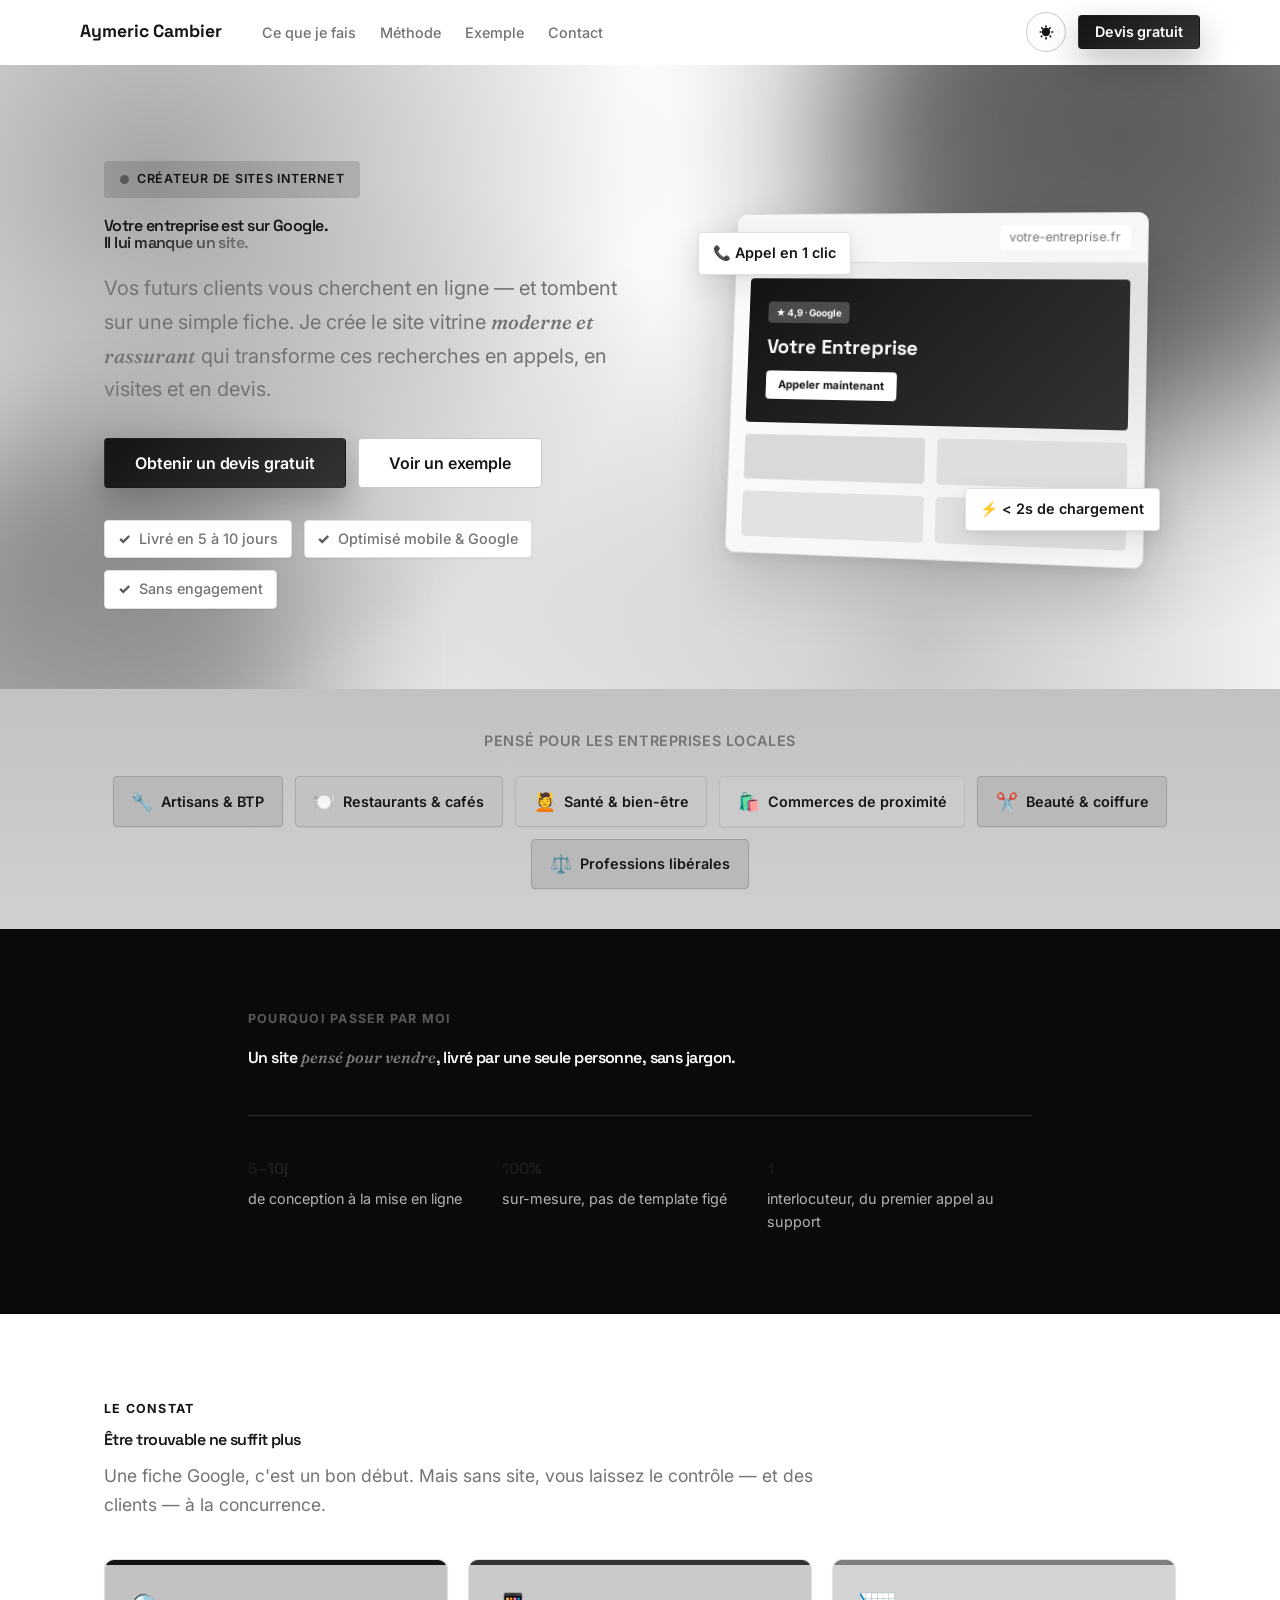
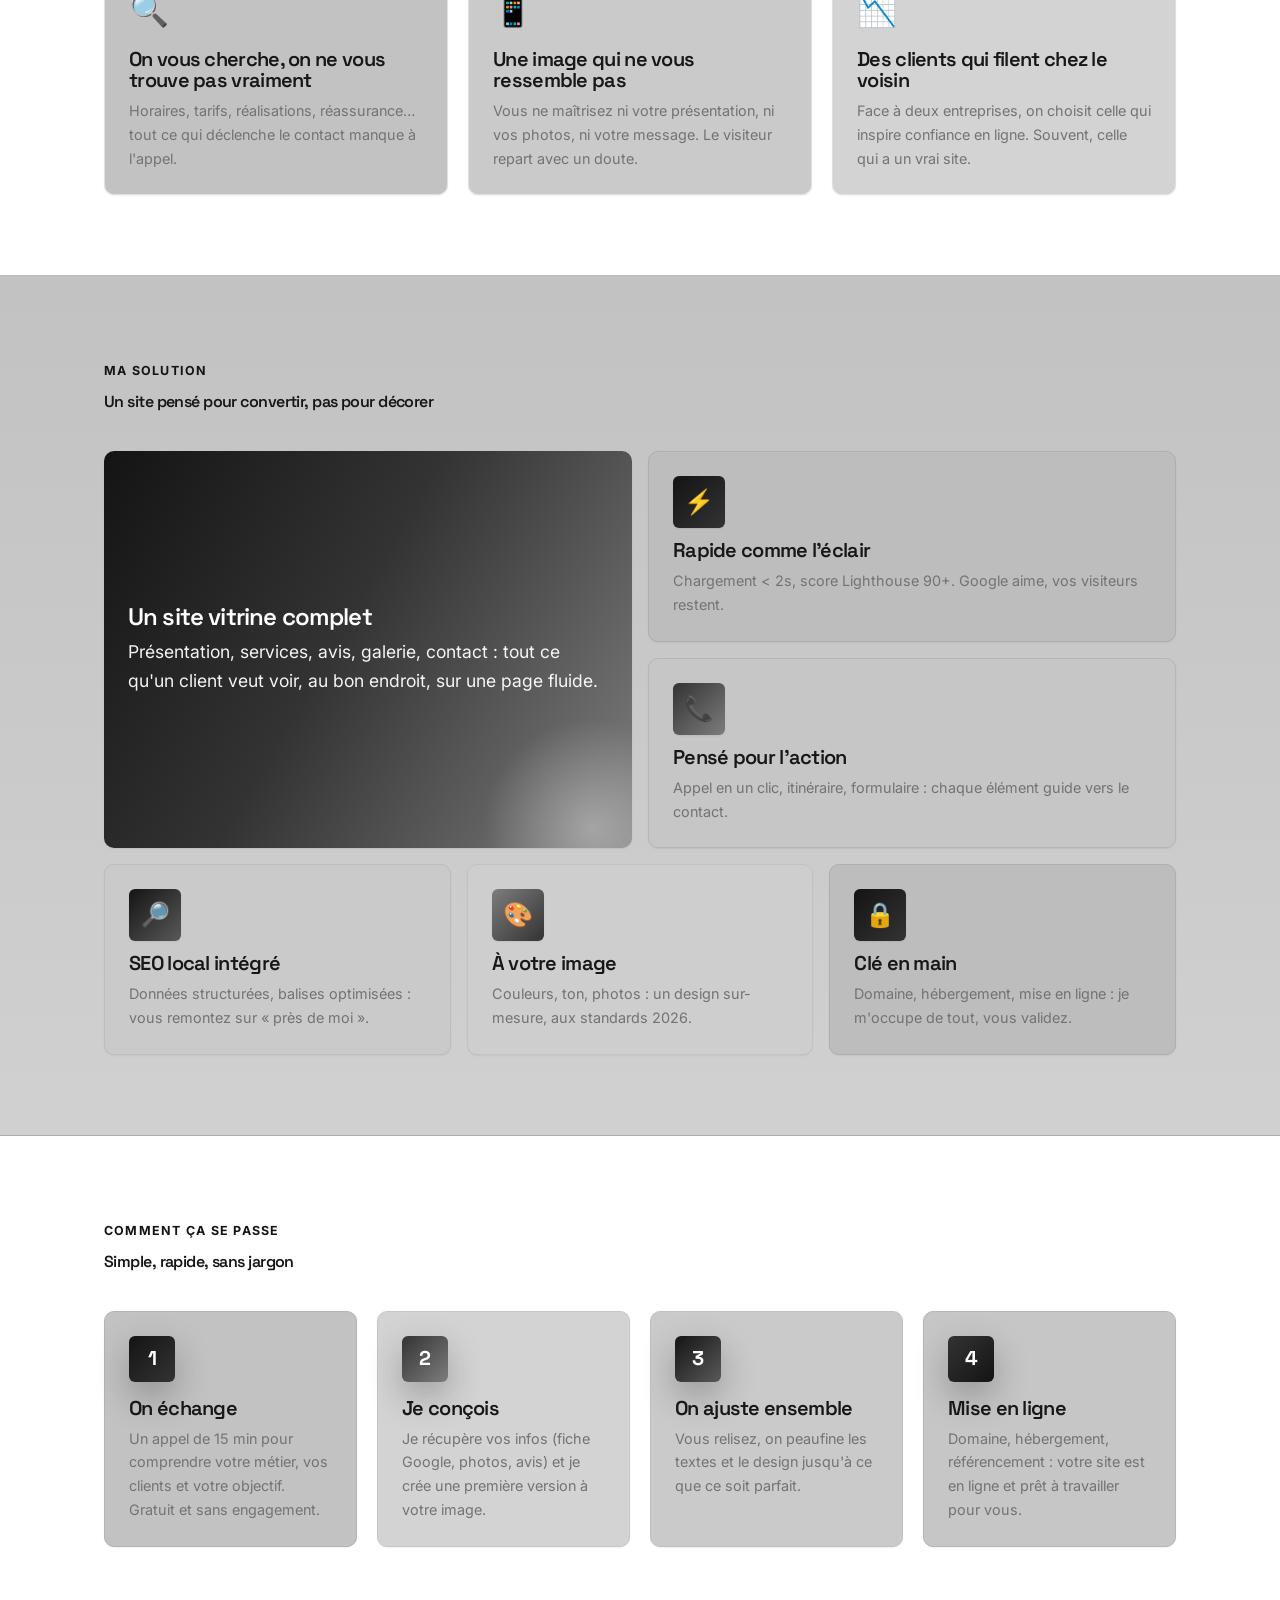
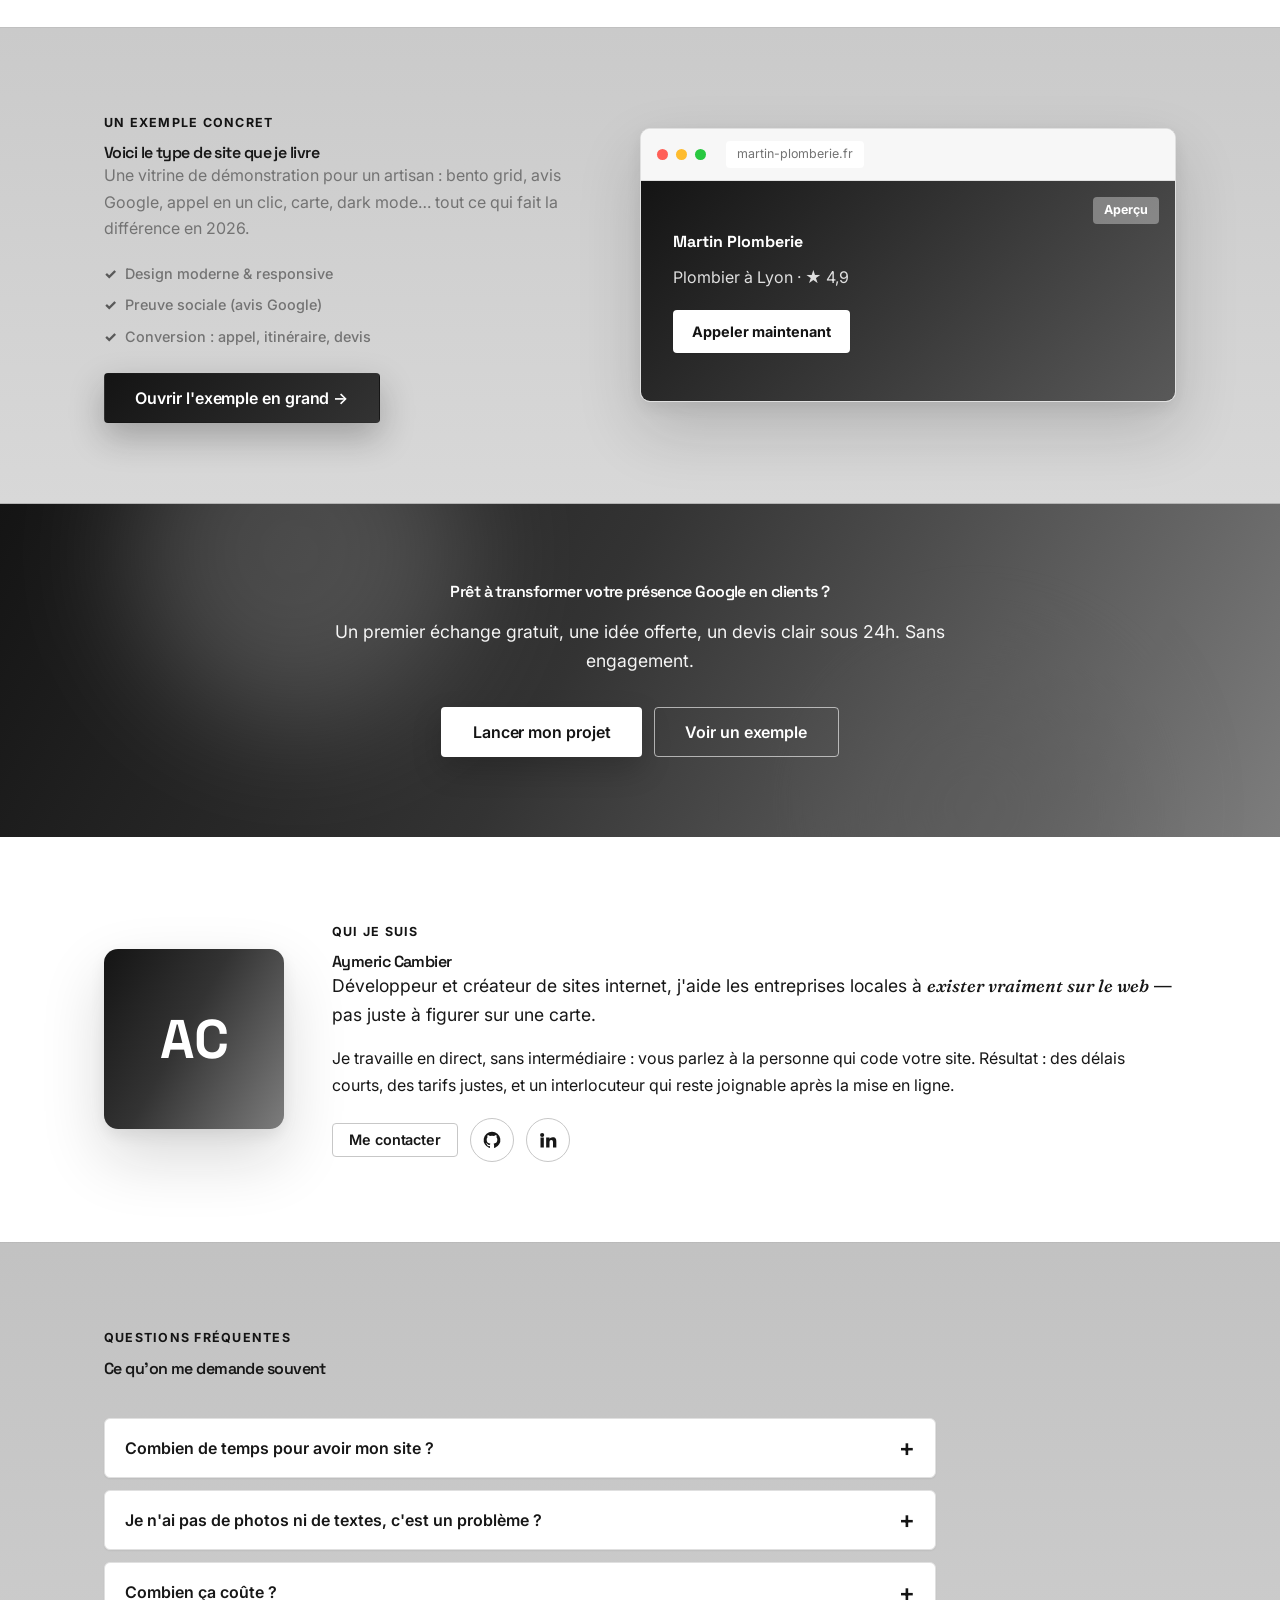
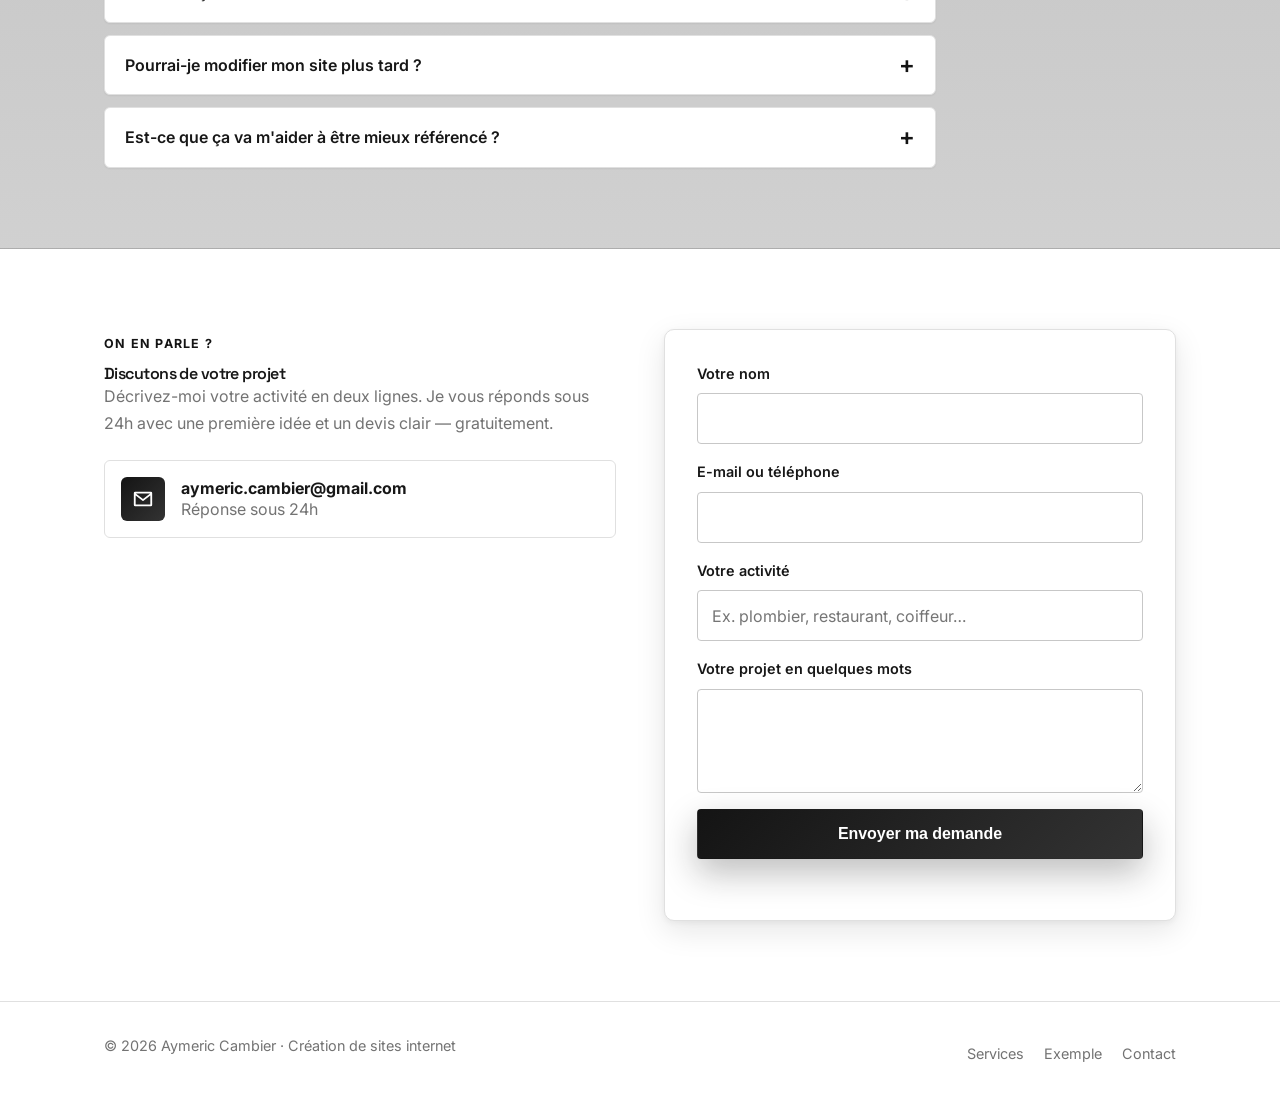
==== commit 3f4c85e5: "Promote agence/ to repo root as the deployed site Move the old portfolio into portfolio/ and bring t" ====
--- a/index.html
+++ b/index.html
@@ -3,131 +3,375 @@
 <head>
   <meta charset="UTF-8" />
   <meta name="viewport" content="width=device-width, initial-scale=1.0" />
-  <title>Aymeric Cambier — Portfolio</title>
-  <meta name="description" content="Portfolio d'Aymeric Cambier" />
-  <meta name="theme-color" content="#3457d5" />
-  <link rel="icon" href="data:image/svg+xml,%3Csvg xmlns='http://www.w3.org/2000/svg' viewBox='0 0 32 32'%3E%3Crect width='32' height='32' rx='8' fill='%233457d5'/%3E%3Ctext x='16' y='22' font-family='Arial,sans-serif' font-size='15' font-weight='700' fill='white' text-anchor='middle'%3EAC%3C/text%3E%3C/svg%3E" />
+
+  <title>Aymeric Cambier — Création de sites internet pour entreprises locales</title>
+  <meta name="description" content="Vous êtes visible sur Google mais vous n'avez pas de site ? Je crée des sites vitrines modernes, rapides et optimisés pour transformer vos recherches locales en clients. Devis gratuit." />
+  <meta name="theme-color" content="#141414" media="(prefers-color-scheme: light)" />
+  <meta name="theme-color" content="#0a0a0a" media="(prefers-color-scheme: dark)" />
+
+  <meta property="og:type" content="website" />
+  <meta property="og:title" content="Aymeric Cambier — Création de sites internet" />
+  <meta property="og:description" content="Le site qui manque à votre entreprise locale. Moderne, rapide, optimisé pour Google. Devis gratuit." />
+  <meta property="og:locale" content="fr_FR" />
+
+  <link rel="icon" href="data:image/svg+xml,%3Csvg xmlns='http://www.w3.org/2000/svg' viewBox='0 0 32 32'%3E%3Crect width='32' height='32' rx='9' fill='%23141414'/%3E%3Ctext x='16' y='22' font-family='Arial,sans-serif' font-size='14' font-weight='800' fill='white' text-anchor='middle'%3EAC%3C/text%3E%3C/svg%3E" />
+
   <link rel="preconnect" href="https://fonts.googleapis.com" />
   <link rel="preconnect" href="https://fonts.gstatic.com" crossorigin />
-  <link href="https://fonts.googleapis.com/css2?family=Inter:wght@400;500;600;700&family=Sora:wght@600;700&display=swap" rel="stylesheet" />
+  <link href="https://fonts.googleapis.com/css2?family=Space+Grotesk:wght@500;600;700&family=Inter:wght@400;500;600&family=Fraunces:ital,wght@1,500&display=swap" rel="stylesheet" />
   <link rel="stylesheet" href="css/style.css" />
 </head>
 <body>
+  <a class="skip-link" href="#main">Aller au contenu</a>
+
   <header class="site-header">
-    <nav class="nav container">
-      <a href="#top" class="logo">Aymeric&nbsp;Cambier</a>
-      <button class="nav-toggle" aria-label="Ouvrir le menu" aria-expanded="false">
+    <nav class="nav container" aria-label="Navigation principale">
+      <a href="#top" class="logo" data-bind="brand">Aymeric Cambier</a>
+
+      <ul class="nav-links" id="nav-links">
+        <li><a href="#offre">Ce que je fais</a></li>
+        <li><a href="#process">Méthode</a></li>
+        <li><a href="#demo">Exemple</a></li>
+        <li><a href="#contact">Contact</a></li>
+      </ul>
+
+      <div class="nav-actions">
+        <button class="theme-toggle" type="button" aria-label="Changer de thème" title="Changer de thème">
+          <svg class="icon-sun" viewBox="0 0 24 24" aria-hidden="true"><path d="M12 17a5 5 0 1 0 0-10 5 5 0 0 0 0 10Zm0-13a1 1 0 0 1 1 1v1a1 1 0 1 1-2 0V5a1 1 0 0 1 1-1Zm0 14a1 1 0 0 1 1 1v1a1 1 0 1 1-2 0v-1a1 1 0 0 1 1-1ZM4 12a1 1 0 0 1 1-1h1a1 1 0 1 1 0 2H5a1 1 0 0 1-1-1Zm14 0a1 1 0 0 1 1-1h1a1 1 0 1 1 0 2h-1a1 1 0 0 1-1-1ZM6.3 6.3a1 1 0 0 1 1.4 0l.7.7a1 1 0 1 1-1.4 1.4l-.7-.7a1 1 0 0 1 0-1.4Zm9.9 9.9a1 1 0 0 1 1.4 0l.7.7a1 1 0 0 1-1.4 1.4l-.7-.7a1 1 0 0 1 0-1.4Zm1.4-9.9a1 1 0 0 1 0 1.4l-.7.7a1 1 0 1 1-1.4-1.4l.7-.7a1 1 0 0 1 1.4 0ZM7.7 16.2a1 1 0 0 1 0 1.4l-.7.7a1 1 0 0 1-1.4-1.4l.7-.7a1 1 0 0 1 1.4 0Z"/></svg>
+          <svg class="icon-moon" viewBox="0 0 24 24" aria-hidden="true"><path d="M21 12.8A9 9 0 1 1 11.2 3a7 7 0 0 0 9.8 9.8Z"/></svg>
+        </button>
+        <a href="#contact" class="btn btn-primary btn-sm">Devis gratuit</a>
+      </div>
+
+      <button class="nav-toggle" aria-label="Ouvrir le menu" aria-expanded="false" aria-controls="nav-links">
         <span></span><span></span><span></span>
       </button>
-      <ul class="nav-links">
-        <li><a href="#about">À propos</a></li>
-        <li><a href="#projects">Projets</a></li>
-        <li><a href="#skills">Compétences</a></li>
-        <li><a href="#contact">Contact</a></li>
-      </ul>
     </nav>
   </header>
 
-  <main>
-    <section id="top" class="hero container">
-      <div>
-        <p class="hero-eyebrow">Bonjour, je suis</p>
-        <h1>Aymeric Cambier</h1>
-        <p class="hero-tagline">Titre / rôle — courte phrase d'accroche décrivant ce que vous faites.</p>
-        <div class="hero-actions">
-          <a href="#projects" class="btn btn-primary">Voir mes projets</a>
-          <a href="#contact" class="btn btn-ghost">Me contacter</a>
-        </div>
-      </div>
-      <div class="hero-avatar" aria-hidden="true">AC</div>
-    </section>
-
-    <section id="about" class="section container reveal">
-      <span class="section-eyebrow">Qui suis-je</span>
-      <h2>À propos</h2>
-      <div class="about-grid">
-        <p class="about-text">
-          Présentez-vous ici en quelques phrases : votre parcours, ce qui vous
-          passionne, et ce que vous recherchez (opportunités, collaborations,
-          projets freelance...).
-        </p>
-        <ul class="about-highlights">
-          <li><strong>01</strong> Point clé sur votre parcours ou expertise</li>
-          <li><strong>02</strong> Point clé sur une réalisation marquante</li>
-          <li><strong>03</strong> Point clé sur ce que vous recherchez</li>
-        </ul>
-      </div>
-    </section>
-
-    <section id="projects" class="section container reveal">
-      <span class="section-eyebrow">Sélection</span>
-      <h2>Projets</h2>
-      <div class="grid">
-        <article class="card">
-          <div class="card-media" aria-hidden="true"><span class="card-index">01</span></div>
-          <div class="card-body">
-            <h3>Nom du projet 1</h3>
-            <p>Courte description du projet, technologies utilisées, et résultat obtenu.</p>
-            <a href="#" class="card-link">Voir le projet →</a>
-          </div>
-        </article>
-        <article class="card">
-          <div class="card-media" aria-hidden="true"><span class="card-index">02</span></div>
-          <div class="card-body">
-            <h3>Nom du projet 2</h3>
-            <p>Courte description du projet, technologies utilisées, et résultat obtenu.</p>
-            <a href="#" class="card-link">Voir le projet →</a>
-          </div>
-        </article>
-        <article class="card">
-          <div class="card-media" aria-hidden="true"><span class="card-index">03</span></div>
-          <div class="card-body">
-            <h3>Nom du projet 3</h3>
-            <p>Courte description du projet, technologies utilisées, et résultat obtenu.</p>
-            <a href="#" class="card-link">Voir le projet →</a>
-          </div>
-        </article>
-      </div>
-    </section>
-
-    <section id="skills" class="section container reveal">
-      <span class="section-eyebrow">Boîte à outils</span>
-      <h2>Compétences</h2>
-      <ul class="tag-list">
-        <li>Compétence 1</li>
-        <li>Compétence 2</li>
-        <li>Compétence 3</li>
-        <li>Compétence 4</li>
-        <li>Compétence 5</li>
-        <li>Compétence 6</li>
-      </ul>
-    </section>
-
-    <section id="contact" class="section container reveal">
-      <span class="section-eyebrow">Parlons-en</span>
-      <h2>Contact</h2>
-      <p>La meilleure façon de me joindre :</p>
-      <div class="contact-links">
-        <a href="mailto:aymeric.cambier@gmail.com">
-          <svg viewBox="0 0 24 24"><path d="M2 5.5A1.5 1.5 0 0 1 3.5 4h17A1.5 1.5 0 0 1 22 5.5v13a1.5 1.5 0 0 1-1.5 1.5h-17A1.5 1.5 0 0 1 2 18.5v-13Zm2.2.5 7.8 6.1L19.8 6H4.2ZM20 8.1l-7.4 5.8a1 1 0 0 1-1.2 0L4 8.1V18h16V8.1Z"/></svg>
-          aymeric.cambier@gmail.com
-        </a>
-        <a href="https://github.com/" target="_blank" rel="noopener">
-          <svg viewBox="0 0 24 24"><path d="M12 2a10 10 0 0 0-3.16 19.5c.5.09.68-.22.68-.48v-1.7c-2.78.6-3.37-1.34-3.37-1.34-.46-1.16-1.11-1.47-1.11-1.47-.91-.62.07-.6.07-.6 1 .07 1.53 1.03 1.53 1.03.89 1.53 2.34 1.09 2.91.83.09-.65.35-1.09.63-1.34-2.22-.25-4.56-1.11-4.56-4.94 0-1.09.39-1.99 1.03-2.69-.1-.25-.45-1.27.1-2.64 0 0 .84-.27 2.75 1.03a9.4 9.4 0 0 1 5 0c1.91-1.3 2.75-1.03 2.75-1.03.55 1.37.2 2.39.1 2.64.64.7 1.03 1.6 1.03 2.69 0 3.84-2.34 4.68-4.57 4.93.36.31.68.92.68 1.85v2.75c0 .26.18.58.69.48A10 10 0 0 0 12 2Z"/></svg>
-          GitHub
-        </a>
-        <a href="https://www.linkedin.com/" target="_blank" rel="noopener">
-          <svg viewBox="0 0 24 24"><path d="M4.98 3.5a2.5 2.5 0 1 1 0 5 2.5 2.5 0 0 1 0-5ZM3 9h4v12H3V9Zm7 0h3.8v1.64h.05c.53-1 1.83-2.05 3.77-2.05C21.6 8.59 22 11.1 22 14.35V21h-4v-5.9c0-1.4-.03-3.2-1.95-3.2-1.96 0-2.26 1.53-2.26 3.1V21h-4V9Z"/></svg>
-          LinkedIn
-        </a>
+  <main id="main">
+    <!-- ===================== HERO ===================== -->
+    <section id="top" class="hero">
+      <div class="hero-bg" aria-hidden="true"></div>
+      <div class="container hero-grid">
+        <div class="hero-inner">
+          <p class="hero-eyebrow"><span class="pulse"></span> <span data-bind="role">Créateur de sites internet</span></p>
+          <h1>Votre entreprise est sur Google.<br /><span class="grad-text">Il lui manque un site.</span></h1>
+          <p class="hero-tagline">
+            Vos futurs clients vous cherchent en ligne — et tombent sur une simple fiche.
+            Je crée le site vitrine <em class="serif-em">moderne et rassurant</em> qui transforme
+            ces recherches en appels, en visites et en devis.
+          </p>
+          <div class="hero-actions">
+            <a href="#contact" class="btn btn-primary btn-lg">Obtenir un devis gratuit</a>
+            <a href="#demo" class="btn btn-secondary btn-lg">Voir un exemple</a>
+          </div>
+          <ul class="hero-badges">
+            <li>Livré en 5 à 10 jours</li>
+            <li>Optimisé mobile &amp; Google</li>
+            <li>Sans engagement</li>
+          </ul>
+        </div>
+
+        <!-- Visuel : maquette de navigateur en verre (illustre ce que je livre) -->
+        <div class="hero-visual" aria-hidden="true">
+          <div class="mock-window">
+            <div class="mock-bar"><span class="dot"></span><span class="dot"></span><span class="dot"></span><span class="mock-url">votre-entreprise.fr</span></div>
+            <div class="mock-body">
+              <div class="mock-hero">
+                <span class="mock-badge">★ 4,9 · Google</span>
+                <strong>Votre Entreprise</strong>
+                <span class="mock-btn">Appeler maintenant</span>
+              </div>
+              <div class="mock-cards">
+                <span class="mc mc-1"></span><span class="mc mc-2"></span>
+                <span class="mc mc-3"></span><span class="mc mc-4"></span>
+              </div>
+            </div>
+          </div>
+          <div class="hero-chip chip-a">📞 Appel en 1 clic</div>
+          <div class="hero-chip chip-b">⚡ &lt; 2s de chargement</div>
+        </div>
+      </div>
+    </section>
+
+    <!-- ===================== SECTEURS (bandeau) ===================== -->
+    <section class="band band--tint sectors-band">
+      <div class="container">
+        <p class="sectors-label">Pensé pour les entreprises locales</p>
+        <ul class="sectors" id="sectors"><!-- injecté par config.js --></ul>
+      </div>
+    </section>
+
+    <!-- ===================== CONFIANCE (bandeau sombre éditorial) ===================== -->
+    <section class="stat-band">
+      <div class="container stat-inner">
+        <p class="stat-eyebrow">Pourquoi passer par moi</p>
+        <h2 class="stat-headline">Un site <em class="serif-em">pensé pour vendre</em>, livré par une seule personne, sans jargon.</h2>
+        <div class="stat-row">
+          <div><strong>5–10j</strong><span>de conception à la mise en ligne</span></div>
+          <div><strong>100%</strong><span>sur-mesure, pas de template figé</span></div>
+          <div><strong>1</strong><span>interlocuteur, du premier appel au support</span></div>
+        </div>
+      </div>
+    </section>
+
+    <!-- ===================== PROBLÈME ===================== -->
+    <section id="probleme" class="section">
+      <div class="container reveal">
+        <header class="section-head">
+          <span class="section-eyebrow">Le constat</span>
+          <h2>Être trouvable ne suffit plus</h2>
+          <p class="section-sub">Une fiche Google, c'est un bon début. Mais sans site, vous laissez le contrôle — et des clients — à la concurrence.</p>
+        </header>
+        <div class="problem-grid">
+          <article class="problem-card pc-1">
+            <span class="p-emoji" aria-hidden="true">🔍</span>
+            <h3>On vous cherche, on ne vous trouve pas vraiment</h3>
+            <p class="muted">Horaires, tarifs, réalisations, réassurance… tout ce qui déclenche le contact manque à l'appel.</p>
+          </article>
+          <article class="problem-card pc-2">
+            <span class="p-emoji" aria-hidden="true">📱</span>
+            <h3>Une image qui ne vous ressemble pas</h3>
+            <p class="muted">Vous ne maîtrisez ni votre présentation, ni vos photos, ni votre message. Le visiteur repart avec un doute.</p>
+          </article>
+          <article class="problem-card pc-3">
+            <span class="p-emoji" aria-hidden="true">📉</span>
+            <h3>Des clients qui filent chez le voisin</h3>
+            <p class="muted">Face à deux entreprises, on choisit celle qui inspire confiance en ligne. Souvent, celle qui a un vrai site.</p>
+          </article>
+        </div>
+      </div>
+    </section>
+
+    <!-- ===================== OFFRE / CE QUE JE FAIS ===================== -->
+    <section id="offre" class="section band band--tint">
+      <div class="container reveal">
+        <header class="section-head">
+          <span class="section-eyebrow">Ma solution</span>
+          <h2>Un site pensé pour convertir, pas pour décorer</h2>
+        </header>
+        <div class="bento">
+          <article class="bento-card bento-a gradient">
+            <h3>Un site vitrine complet</h3>
+            <p>Présentation, services, avis, galerie, contact : tout ce qu'un client veut voir, au bon endroit, sur une page fluide.</p>
+            <span class="bento-deco" aria-hidden="true"></span>
+          </article>
+          <article class="bento-card bento-b">
+            <span class="feat-icon tint-violet" aria-hidden="true">⚡</span>
+            <h3>Rapide comme l'éclair</h3>
+            <p class="muted">Chargement &lt; 2s, score Lighthouse 90+. Google aime, vos visiteurs restent.</p>
+          </article>
+          <article class="bento-card bento-c">
+            <span class="feat-icon tint-magenta" aria-hidden="true">📞</span>
+            <h3>Pensé pour l'action</h3>
+            <p class="muted">Appel en un clic, itinéraire, formulaire : chaque élément guide vers le contact.</p>
+          </article>
+          <article class="bento-card bento-d">
+            <span class="feat-icon tint-teal" aria-hidden="true">🔎</span>
+            <h3>SEO local intégré</h3>
+            <p class="muted">Données structurées, balises optimisées : vous remontez sur « près de moi ».</p>
+          </article>
+          <article class="bento-card bento-e">
+            <span class="feat-icon tint-yellow" aria-hidden="true">🎨</span>
+            <h3>À votre image</h3>
+            <p class="muted">Couleurs, ton, photos : un design sur-mesure, aux standards 2026.</p>
+          </article>
+          <article class="bento-card bento-f">
+            <span class="feat-icon tint-violet" aria-hidden="true">🔒</span>
+            <h3>Clé en main</h3>
+            <p class="muted">Domaine, hébergement, mise en ligne : je m'occupe de tout, vous validez.</p>
+          </article>
+        </div>
+      </div>
+    </section>
+
+    <!-- ===================== PROCESS ===================== -->
+    <section id="process" class="section">
+      <div class="container reveal">
+        <header class="section-head">
+          <span class="section-eyebrow">Comment ça se passe</span>
+          <h2>Simple, rapide, sans jargon</h2>
+        </header>
+        <ol class="steps">
+          <li>
+            <span class="step-num">1</span>
+            <h3>On échange</h3>
+            <p class="muted">Un appel de 15 min pour comprendre votre métier, vos clients et votre objectif. Gratuit et sans engagement.</p>
+          </li>
+          <li>
+            <span class="step-num">2</span>
+            <h3>Je conçois</h3>
+            <p class="muted">Je récupère vos infos (fiche Google, photos, avis) et je crée une première version à votre image.</p>
+          </li>
+          <li>
+            <span class="step-num">3</span>
+            <h3>On ajuste ensemble</h3>
+            <p class="muted">Vous relisez, on peaufine les textes et le design jusqu'à ce que ce soit parfait.</p>
+          </li>
+          <li>
+            <span class="step-num">4</span>
+            <h3>Mise en ligne</h3>
+            <p class="muted">Domaine, hébergement, référencement : votre site est en ligne et prêt à travailler pour vous.</p>
+          </li>
+        </ol>
+      </div>
+    </section>
+
+    <!-- ===================== DÉMO ===================== -->
+    <section id="demo" class="section band band--warm">
+      <div class="container reveal">
+        <div class="demo-grid">
+          <div>
+            <span class="section-eyebrow">Un exemple concret</span>
+            <h2>Voici le type de site que je livre</h2>
+            <p class="muted">Une vitrine de démonstration pour un artisan : bento grid, avis Google, appel en un clic, carte, dark mode… tout ce qui fait la différence en 2026.</p>
+            <ul class="demo-points">
+              <li>Design moderne &amp; responsive</li>
+              <li>Preuve sociale (avis Google)</li>
+              <li>Conversion : appel, itinéraire, devis</li>
+            </ul>
+            <a href="vitrine/index.html" class="btn btn-primary btn-lg" data-bind="demo" target="_blank" rel="noopener">Ouvrir l'exemple en grand →</a>
+          </div>
+          <a class="demo-frame" href="vitrine/index.html" data-bind="demo" target="_blank" rel="noopener" aria-label="Ouvrir le site de démonstration">
+            <div class="demo-browser">
+              <span class="dot"></span><span class="dot"></span><span class="dot"></span>
+              <span class="demo-url">martin-plomberie.fr</span>
+            </div>
+            <div class="demo-preview">
+              <span class="demo-tag">Aperçu</span>
+              <strong>Martin Plomberie</strong>
+              <p>Plombier à Lyon · ★ 4,9</p>
+              <span class="demo-cta">Appeler maintenant</span>
+            </div>
+          </a>
+        </div>
+      </div>
+    </section>
+
+    <!-- ===================== CTA BAND ===================== -->
+    <section class="cta-band">
+      <div class="cta-bg" aria-hidden="true"></div>
+      <div class="container cta-inner">
+        <h2>Prêt à transformer votre présence Google en clients ?</h2>
+        <p>Un premier échange gratuit, une idée offerte, un devis clair sous 24h. Sans engagement.</p>
+        <div class="cta-actions">
+          <a href="#contact" class="btn btn-white btn-lg">Lancer mon projet</a>
+          <a href="#demo" class="btn btn-outline-white btn-lg">Voir un exemple</a>
+        </div>
+      </div>
+    </section>
+
+    <!-- ===================== À PROPOS ===================== -->
+    <section id="apropos" class="section">
+      <div class="container reveal">
+        <div class="about-grid">
+          <div class="about-avatar" aria-hidden="true">AC</div>
+          <div>
+            <span class="section-eyebrow">Qui je suis</span>
+            <h2>Aymeric Cambier</h2>
+            <p class="lead">Développeur et créateur de sites internet, j'aide les entreprises locales à
+              <em class="serif-em">exister vraiment sur le web</em> — pas juste à figurer sur une carte.</p>
+            <p>Je travaille en direct, sans intermédiaire : vous parlez à la personne qui code votre site.
+              Résultat : des délais courts, des tarifs justes, et un interlocuteur qui reste joignable
+              après la mise en ligne.</p>
+            <div class="about-links">
+              <a href="mailto:aymeric.cambier@gmail.com" data-bind="mail" class="btn btn-secondary btn-sm">Me contacter</a>
+              <a href="https://github.com/" data-bind="github" target="_blank" rel="noopener" class="icon-link" aria-label="GitHub">
+                <svg viewBox="0 0 24 24"><path d="M12 2a10 10 0 0 0-3.16 19.5c.5.09.68-.22.68-.48v-1.7c-2.78.6-3.37-1.34-3.37-1.34-.46-1.16-1.11-1.47-1.11-1.47-.91-.62.07-.6.07-.6 1 .07 1.53 1.03 1.53 1.03.89 1.53 2.34 1.09 2.91.83.09-.65.35-1.09.63-1.34-2.22-.25-4.56-1.11-4.56-4.94 0-1.09.39-1.99 1.03-2.69-.1-.25-.45-1.27.1-2.64 0 0 .84-.27 2.75 1.03a9.4 9.4 0 0 1 5 0c1.91-1.3 2.75-1.03 2.75-1.03.55 1.37.2 2.39.1 2.64.64.7 1.03 1.6 1.03 2.69 0 3.84-2.34 4.68-4.57 4.93.36.31.68.92.68 1.85v2.75c0 .26.18.58.69.48A10 10 0 0 0 12 2Z"/></svg>
+              </a>
+              <a href="https://www.linkedin.com/" data-bind="linkedin" target="_blank" rel="noopener" class="icon-link" aria-label="LinkedIn">
+                <svg viewBox="0 0 24 24"><path d="M4.98 3.5a2.5 2.5 0 1 1 0 5 2.5 2.5 0 0 1 0-5ZM3 9h4v12H3V9Zm7 0h3.8v1.64h.05c.53-1 1.83-2.05 3.77-2.05C21.6 8.59 22 11.1 22 14.35V21h-4v-5.9c0-1.4-.03-3.2-1.95-3.2-1.96 0-2.26 1.53-2.26 3.1V21h-4V9Z"/></svg>
+              </a>
+            </div>
+          </div>
+        </div>
+      </div>
+    </section>
+
+    <!-- ===================== FAQ ===================== -->
+    <section id="faq" class="section band band--tint">
+      <div class="container reveal">
+        <header class="section-head">
+          <span class="section-eyebrow">Questions fréquentes</span>
+          <h2>Ce qu'on me demande souvent</h2>
+        </header>
+        <div class="faq">
+          <details>
+            <summary>Combien de temps pour avoir mon site ?</summary>
+            <p class="muted">Comptez 5 à 10 jours entre notre premier échange et la mise en ligne, selon vos retours et le contenu à préparer.</p>
+          </details>
+          <details>
+            <summary>Je n'ai pas de photos ni de textes, c'est un problème ?</summary>
+            <p class="muted">Non. Je pars de votre fiche Google (photos, avis, infos) et je rédige les textes avec vous. On complète au besoin.</p>
+          </details>
+          <details>
+            <summary>Combien ça coûte ?</summary>
+            <p class="muted">Chaque projet est différent. Après notre échange, je vous envoie un devis clair et sans surprise, adapté à vos besoins réels.</p>
+          </details>
+          <details>
+            <summary>Pourrai-je modifier mon site plus tard ?</summary>
+            <p class="muted">Bien sûr. Je peux m'occuper des évolutions, ou vous former à gérer vous-même le contenu.</p>
+          </details>
+          <details>
+            <summary>Est-ce que ça va m'aider à être mieux référencé ?</summary>
+            <p class="muted">Un site rapide, structuré et optimisé pour le local aide Google à mieux vous comprendre et à vous proposer sur les recherches « près de moi ».</p>
+          </details>
+        </div>
+      </div>
+    </section>
+
+    <!-- ===================== CONTACT ===================== -->
+    <section id="contact" class="section">
+      <div class="container reveal">
+        <div class="contact-wrap">
+          <div class="contact-copy">
+            <span class="section-eyebrow">On en parle ?</span>
+            <h2>Discutons de votre projet</h2>
+            <p class="muted">Décrivez-moi votre activité en deux lignes. Je vous réponds sous 24h avec une première idée et un devis clair — gratuitement.</p>
+            <ul class="contact-quick">
+              <li><a href="mailto:aymeric.cambier@gmail.com" data-bind="mail"><span class="cq-icon"><svg viewBox="0 0 24 24" aria-hidden="true"><path d="M2 5.5A1.5 1.5 0 0 1 3.5 4h17A1.5 1.5 0 0 1 22 5.5v13a1.5 1.5 0 0 1-1.5 1.5h-17A1.5 1.5 0 0 1 2 18.5v-13Zm2.2.5 7.8 6.1L19.8 6H4.2ZM20 8.1l-7.4 5.8a1 1 0 0 1-1.2 0L4 8.1V18h16V8.1Z"/></svg></span><div><strong data-bind="emailText">aymeric.cambier@gmail.com</strong><span class="muted">Réponse sous 24h</span></div></a></li>
+              <li id="phone-item" hidden><a href="#" data-bind="tel"><span class="cq-icon"><svg viewBox="0 0 24 24" aria-hidden="true"><path d="M6.6 10.8a15.3 15.3 0 0 0 6.6 6.6l2.2-2.2a1 1 0 0 1 1-.25 11.4 11.4 0 0 0 3.6.57 1 1 0 0 1 1 1V20a1 1 0 0 1-1 1A17 17 0 0 1 3 4a1 1 0 0 1 1-1h3.5a1 1 0 0 1 1 1 11.4 11.4 0 0 0 .57 3.6 1 1 0 0 1-.25 1l-2.2 2.2Z"/></svg></span><div><strong data-bind="phoneText"></strong><span class="muted">Appel direct</span></div></a></li>
+            </ul>
+          </div>
+
+          <form class="contact-form" id="contact-form" novalidate>
+            <div class="field">
+              <label for="cf-name">Votre nom</label>
+              <input id="cf-name" name="name" type="text" autocomplete="name" required />
+            </div>
+            <div class="field">
+              <label for="cf-contact">E-mail ou téléphone</label>
+              <input id="cf-contact" name="contact" type="text" autocomplete="email" required />
+            </div>
+            <div class="field">
+              <label for="cf-activity">Votre activité</label>
+              <input id="cf-activity" name="activity" type="text" placeholder="Ex. plombier, restaurant, coiffeur…" />
+            </div>
+            <div class="field">
+              <label for="cf-message">Votre projet en quelques mots</label>
+              <textarea id="cf-message" name="message" rows="3" required></textarea>
+            </div>
+            <button type="submit" class="btn btn-primary btn-block btn-lg">Envoyer ma demande</button>
+            <p class="form-status" id="form-status" role="status" aria-live="polite"></p>
+          </form>
+        </div>
       </div>
     </section>
   </main>
 
   <footer class="site-footer">
-    <p class="container">&copy; <span id="year"></span> Aymeric Cambier</p>
+    <div class="container footer-inner">
+      <p>&copy; <span id="year"></span> <span data-bind="brand">Aymeric Cambier</span> · Création de sites internet</p>
+      <nav class="footer-links" aria-label="Liens de bas de page">
+        <a href="#offre">Services</a>
+        <a href="#demo">Exemple</a>
+        <a href="#contact">Contact</a>
+      </nav>
+    </div>
   </footer>
 
+  <script src="js/config.js"></script>
   <script src="js/script.js"></script>
 </body>
 </html>
--- a/css/style.css
+++ b/css/style.css
@@ -1,655 +1,405 @@
 /* =========================================================
-   TOKENS — Primitive layer (raw values, no semantic meaning)
+   BRAND — Palette minimaliste : noir, gris, blanc uniquement.
    ========================================================= */
 :root {
-  /* Neutrals */
-  --gray-0: #ffffff;
-  --gray-50: #f8f9fb;
-  --gray-100: #f1f3f6;
-  --gray-200: #e4e7ec;
-  --gray-300: #d0d5dd;
-  --gray-400: #98a2b3;
-  --gray-500: #667085;
-  --gray-600: #475467;
-  --gray-700: #344054;
-  --gray-800: #1d2939;
-  --gray-900: #101828;
-  --gray-950: #0b0e14;
-
-  /* Accent (brand blue) */
-  --accent-50: #eef1fd;
-  --accent-100: #dbe2fa;
-  --accent-200: #b3c1f4;
-  --accent-300: #8aa0ed;
-  --accent-400: #5f7de3;
-  --accent-500: #3457d5;
-  --accent-600: #2a46b3;
-  --accent-700: #21378c;
-
-  /* Secondary accent (gradient companion) */
-  --violet-400: #8b6ef2;
-  --violet-500: #7c3aed;
-
-  /* Typography */
-  --font-heading: "Sora", -apple-system, BlinkMacSystemFont, "Segoe UI", sans-serif;
-  --font-body: "Inter", -apple-system, BlinkMacSystemFont, "Segoe UI", Roboto, Helvetica, Arial, sans-serif;
-
-  --text-xs: 0.8rem;
-  --text-sm: 0.9rem;
-  --text-base: 1rem;
-  --text-md: 1.125rem;
-  --text-lg: 1.25rem;
-  --text-xl: 1.5rem;
-  --text-2xl: clamp(1.6rem, 1.3rem + 1.2vw, 2.1rem);
-  --text-3xl: clamp(2.1rem, 1.6rem + 2vw, 2.75rem);
-  --text-4xl: clamp(2.6rem, 1.7rem + 3.8vw, 4rem);
-
-  /* Spacing (4px base grid) */
-  --space-1: 0.25rem;
-  --space-2: 0.5rem;
-  --space-3: 0.75rem;
-  --space-4: 1rem;
-  --space-5: 1.25rem;
-  --space-6: 1.5rem;
-  --space-8: 2rem;
-  --space-10: 2.5rem;
-  --space-12: 3rem;
-  --space-16: 4rem;
-  --space-20: 5rem;
-  --space-24: 6rem;
-
-  /* Radius */
-  --radius-sm: 8px;
-  --radius-md: 12px;
-  --radius-lg: 20px;
-  --radius-full: 999px;
-
-  /* Motion */
-  --ease-out: cubic-bezier(0.16, 1, 0.3, 1);
-  --duration-fast: 150ms;
-  --duration-base: 300ms;
-  --duration-slow: 600ms;
-}
-
-/* =========================================================
-   TOKENS — Semantic layer (purpose aliases, theme-aware)
+  --brand:        #141414;   /* noir */
+  --brand-2:      #333333;   /* gris foncé */
+  --brand-3:      #595959;   /* gris moyen */
+  --brand-4:      #7d7d7d;   /* gris clair (accents) */
+  --brand-contrast:#ffffff;
+}
+
+/* =========================================================
+   TOKENS
    ========================================================= */
 :root {
-  --bg: var(--gray-0);
-  --bg-alt: var(--gray-50);
-  --bg-elevated: var(--gray-0);
-  --text: var(--gray-900);
-  --text-muted: var(--gray-600);
-  --text-subtle: var(--gray-400);
-  --border: var(--gray-200);
-  --border-strong: var(--gray-300);
-  --accent: var(--accent-500);
-  --accent-strong: var(--accent-600);
-  --accent-soft: var(--accent-50);
-  --accent-contrast: var(--gray-0);
-  --focus-ring: var(--accent-500);
-
-  --shadow-sm: 0 1px 2px rgba(16, 24, 40, 0.06);
-  --shadow-md: 0 4px 12px rgba(16, 24, 40, 0.06), 0 1px 3px rgba(16, 24, 40, 0.08);
-  --shadow-lg: 0 12px 32px rgba(16, 24, 40, 0.1), 0 2px 6px rgba(16, 24, 40, 0.06);
-}
-
-@media (prefers-color-scheme: dark) {
-  :root {
-    --bg: var(--gray-950);
-    --bg-alt: #12151c;
-    --bg-elevated: #171b23;
-    --text: var(--gray-50);
-    --text-muted: var(--gray-400);
-    --text-subtle: var(--gray-600);
-    --border: #232732;
-    --border-strong: #2d323f;
-    --accent: var(--accent-300);
-    --accent-strong: var(--accent-200);
-    --accent-soft: rgba(95, 125, 227, 0.14);
-    --accent-contrast: var(--gray-950);
-    --focus-ring: var(--accent-300);
-
-    --shadow-sm: 0 1px 2px rgba(0, 0, 0, 0.3);
-    --shadow-md: 0 4px 16px rgba(0, 0, 0, 0.35);
-    --shadow-lg: 0 16px 40px rgba(0, 0, 0, 0.45);
+  --gray-0:#ffffff; --gray-50:#f7f7f7; --gray-100:#eeeeee; --gray-200:#e0e0e0;
+  --gray-300:#c7c7c7; --gray-400:#a3a3a3; --gray-500:#737373; --gray-600:#525252;
+  --gray-700:#3d3d3d; --gray-800:#262626; --gray-900:#171717; --gray-950:#0a0a0a;
+
+  --font-display:"Space Grotesk", -apple-system, BlinkMacSystemFont, "Segoe UI", sans-serif;
+  --font-body:"Inter", -apple-system, BlinkMacSystemFont, "Segoe UI", Roboto, Helvetica, Arial, sans-serif;
+  --font-serif:"Fraunces", Georgia, "Times New Roman", serif;
+
+  --text-xs:.78rem; --text-sm:.9rem; --text-base:1rem; --text-md:1.1rem; --text-lg:1.25rem; --text-xl:1.5rem;
+  --text-2xl:clamp(1.6rem,1.25rem+1.4vw,2.2rem);
+  --text-3xl:clamp(2rem,1.5rem+2.4vw,3.1rem);
+  --text-4xl:clamp(2.7rem,1.7rem+4.4vw,4.8rem);
+
+  --space-1:.25rem; --space-2:.5rem; --space-3:.75rem; --space-4:1rem; --space-5:1.25rem;
+  --space-6:1.5rem; --space-8:2rem; --space-10:2.5rem; --space-12:3rem; --space-16:4rem;
+  --space-20:5rem; --space-24:6rem;
+
+  --radius-sm:4px; --radius-md:6px; --radius-lg:10px; --radius-xl:14px; --radius-full:999px;
+  --ease:cubic-bezier(.16,1,.3,1); --fast:160ms; --base:320ms; --slow:640ms;
+  --max-width:1120px;
+
+  --grad-brand:linear-gradient(135deg, var(--brand), var(--brand-2));
+  --grad-cool:linear-gradient(135deg, var(--brand), var(--brand-3));
+  --grad-warm:linear-gradient(135deg, var(--brand-2), var(--brand-4));
+  --grad-rainbow:linear-gradient(120deg, var(--brand) 0%, var(--brand-2) 45%, var(--brand-4) 100%);
+}
+
+:root {
+  --bg:var(--gray-0); --bg-alt:var(--gray-50); --surface:var(--gray-0); --surface-2:var(--gray-50);
+  --text:var(--gray-900); --text-muted:var(--gray-500); --border:var(--gray-200); --border-strong:var(--gray-300);
+  --accent:var(--brand); --accent-contrast:var(--brand-contrast);
+  --tint:linear-gradient(180deg, color-mix(in srgb, var(--brand) 26%, var(--bg)), color-mix(in srgb, var(--brand-3) 28%, var(--bg)));
+  --tint-warm:linear-gradient(180deg, color-mix(in srgb, var(--brand-2) 26%, var(--bg)), color-mix(in srgb, var(--brand-4) 30%, var(--bg)));
+  --shadow-sm:0 1px 2px rgba(20,20,20,.06);
+  --shadow-md:0 10px 30px rgba(20,20,20,.10),0 2px 6px rgba(20,20,20,.05);
+  --shadow-lg:0 28px 64px rgba(20,20,20,.16),0 6px 16px rgba(20,20,20,.07);
+  --shadow-brand:0 14px 34px rgba(20,20,20,.28);
+  color-scheme:light;
+}
+@media (prefers-color-scheme: dark){
+  :root:not([data-theme="light"]){
+    --bg:var(--gray-950); --bg-alt:#121212; --surface:#171717; --surface-2:#202020;
+    --text:var(--gray-50); --text-muted:#a3a3a3; --border:#2a2a2a; --border-strong:#3d3d3d;
+    --accent:#d9d9d9; --accent-contrast:#0a0a0a;
+    --tint:linear-gradient(180deg, color-mix(in srgb, var(--brand) 32%, var(--bg)), color-mix(in srgb, var(--brand-3) 26%, var(--bg)));
+    --tint-warm:linear-gradient(180deg, color-mix(in srgb, var(--brand-2) 32%, var(--bg)), color-mix(in srgb, var(--brand-4) 26%, var(--bg)));
+    --shadow-sm:0 1px 2px rgba(0,0,0,.4); --shadow-md:0 10px 34px rgba(0,0,0,.5); --shadow-lg:0 28px 70px rgba(0,0,0,.6);
+    --shadow-brand:0 14px 40px rgba(0,0,0,.5); color-scheme:dark;
   }
 }
-
-/* =========================================================
-   TOKENS — Component layer
-   ========================================================= */
-:root {
-  --button-radius: var(--radius-md);
-  --card-radius: var(--radius-lg);
-  --card-bg: var(--bg-elevated);
-  --card-border: var(--border);
-  --tag-bg: var(--bg-alt);
-  --tag-border: var(--border);
-  --max-width: 1040px;
+:root[data-theme="dark"]{
+  --bg:var(--gray-950); --bg-alt:#121212; --surface:#171717; --surface-2:#202020;
+  --text:var(--gray-50); --text-muted:#a3a3a3; --border:#2a2a2a; --border-strong:#3d3d3d;
+  --accent:#d9d9d9; --accent-contrast:#0a0a0a;
+  --tint:linear-gradient(180deg, color-mix(in srgb, var(--brand) 32%, var(--bg)), color-mix(in srgb, var(--brand-3) 26%, var(--bg)));
+  --tint-warm:linear-gradient(180deg, color-mix(in srgb, var(--brand-2) 32%, var(--bg)), color-mix(in srgb, var(--brand-4) 26%, var(--bg)));
+  --shadow-sm:0 1px 2px rgba(0,0,0,.4); --shadow-md:0 10px 34px rgba(0,0,0,.5); --shadow-lg:0 28px 70px rgba(0,0,0,.6);
+  --shadow-brand:0 14px 40px rgba(0,0,0,.5); color-scheme:dark;
 }
 
 /* =========================================================
    RESET & BASE
    ========================================================= */
-* { box-sizing: border-box; }
-
-html {
-  scroll-behavior: smooth;
-  scroll-padding-top: 88px;
-}
-
-@media (prefers-reduced-motion: reduce) {
-  html { scroll-behavior: auto; }
-  * { animation-duration: 0.01ms !important; animation-iteration-count: 1 !important; transition-duration: 0.01ms !important; }
-}
-
-body {
-  margin: 0;
-  font-family: var(--font-body);
-  background: var(--bg);
-  color: var(--text);
-  line-height: 1.65;
-  -webkit-font-smoothing: antialiased;
-}
-
-.container {
-  max-width: var(--max-width);
-  margin: 0 auto;
-  padding: 0 var(--space-6);
-}
-
-a {
-  color: var(--accent);
-  transition: color var(--duration-fast) var(--ease-out);
-}
-
-:focus-visible {
-  outline: 2px solid var(--focus-ring);
-  outline-offset: 3px;
-  border-radius: var(--radius-sm);
-}
-
-h1, h2, h3 {
-  font-family: var(--font-heading);
-  line-height: 1.15;
-  letter-spacing: -0.02em;
-  font-weight: 600;
-  margin: 0;
-}
-
-/* Reveal-on-scroll */
-.reveal {
-  opacity: 0;
-  transform: translateY(16px);
-  transition: opacity var(--duration-slow) var(--ease-out), transform var(--duration-slow) var(--ease-out);
-}
-
-.reveal.is-visible {
-  opacity: 1;
-  transform: none;
-}
+*{box-sizing:border-box;}
+html{scroll-behavior:smooth;scroll-padding-top:84px;-webkit-text-size-adjust:100%;}
+body{margin:0;font-family:var(--font-body);background:var(--bg);color:var(--text);line-height:1.65;-webkit-font-smoothing:antialiased;overflow-x:hidden;}
+h1,h2,h3{font-family:var(--font-display);line-height:1.06;letter-spacing:-.035em;font-weight:600;margin:0;}
+.serif-em{font-family:var(--font-serif);font-style:italic;font-weight:500;letter-spacing:0;}
+p{margin:0 0 var(--space-4);}
+a{color:var(--accent);text-decoration:none;transition:color var(--fast) var(--ease);}
+ul,ol{margin:0;padding:0;}
+.muted{color:var(--text-muted);}
+.container{max-width:var(--max-width);margin:0 auto;padding:0 var(--space-6);}
+.grad-text{background:var(--grad-rainbow);-webkit-background-clip:text;background-clip:text;color:transparent;}
+:focus-visible{outline:3px solid var(--accent);outline-offset:3px;border-radius:var(--radius-sm);}
+.skip-link{position:absolute;left:var(--space-4);top:-3rem;z-index:100;background:var(--accent);color:var(--accent-contrast);padding:var(--space-2) var(--space-4);border-radius:var(--radius-sm);font-weight:600;transition:top var(--fast) var(--ease);}
+.skip-link:focus{top:var(--space-4);}
+@media (prefers-reduced-motion: reduce){html{scroll-behavior:auto;}*{animation-duration:.01ms!important;animation-iteration-count:1!important;transition-duration:.01ms!important;}}
+.reveal{opacity:0;transform:translateY(24px);transition:opacity var(--slow) var(--ease),transform var(--slow) var(--ease);}
+.reveal.is-visible{opacity:1;transform:none;}
 
 /* =========================================================
    HEADER / NAV
    ========================================================= */
-.site-header {
-  position: sticky;
-  top: 0;
-  z-index: 20;
-  background: color-mix(in srgb, var(--bg) 78%, transparent);
-  backdrop-filter: blur(10px);
-  -webkit-backdrop-filter: blur(10px);
-  border-bottom: 1px solid transparent;
-  transition: border-color var(--duration-base) var(--ease-out), box-shadow var(--duration-base) var(--ease-out);
-}
-
-.site-header.is-scrolled {
-  border-bottom-color: var(--border);
-  box-shadow: var(--shadow-sm);
-}
-
-.nav {
-  display: flex;
-  align-items: center;
-  justify-content: space-between;
-  padding: var(--space-4) 0;
-}
-
-.logo {
-  font-family: var(--font-heading);
-  font-weight: 700;
-  font-size: var(--text-md);
-  text-decoration: none;
-  color: var(--text);
-  letter-spacing: -0.01em;
-}
-
-.nav-links {
-  display: flex;
-  gap: var(--space-8);
-  list-style: none;
-  margin: 0;
-  padding: 0;
-}
-
-.nav-links a {
-  position: relative;
-  text-decoration: none;
-  color: var(--text-muted);
-  font-size: var(--text-sm);
-  font-weight: 500;
-  padding: var(--space-1) 0;
-}
-
-.nav-links a::after {
-  content: "";
-  position: absolute;
-  left: 0;
-  bottom: -2px;
-  width: 100%;
-  height: 2px;
-  background: var(--accent);
-  transform: scaleX(0);
-  transform-origin: left;
-  transition: transform var(--duration-fast) var(--ease-out);
-}
-
-.nav-links a:hover { color: var(--text); }
-.nav-links a:hover::after,
-.nav-links a.is-active::after { transform: scaleX(1); }
-.nav-links a.is-active { color: var(--text); }
-
-.nav-toggle {
-  display: none;
-  flex-direction: column;
-  gap: 5px;
-  background: none;
-  border: none;
-  cursor: pointer;
-  padding: var(--space-2);
-}
-
-.nav-toggle span {
-  width: 22px;
-  height: 2px;
-  background: var(--text);
-  transition: transform var(--duration-fast) var(--ease-out), opacity var(--duration-fast) var(--ease-out);
-}
-
-.nav-toggle[aria-expanded="true"] span:nth-child(1) { transform: translateY(7px) rotate(45deg); }
-.nav-toggle[aria-expanded="true"] span:nth-child(2) { opacity: 0; }
-.nav-toggle[aria-expanded="true"] span:nth-child(3) { transform: translateY(-7px) rotate(-45deg); }
+.site-header{position:sticky;top:0;z-index:40;background:color-mix(in srgb,var(--bg) 78%,transparent);backdrop-filter:blur(14px);-webkit-backdrop-filter:blur(14px);border-bottom:1px solid transparent;transition:border-color var(--base) var(--ease),box-shadow var(--base) var(--ease);}
+.site-header.is-scrolled{border-bottom-color:var(--border);box-shadow:var(--shadow-sm);}
+.nav{display:flex;align-items:center;gap:var(--space-6);padding:var(--space-3) 0;}
+.logo{font-family:var(--font-display);font-weight:700;font-size:var(--text-md);color:var(--text);white-space:nowrap;}
+.nav-links{display:flex;gap:var(--space-6);list-style:none;margin:0 auto 0 var(--space-4);}
+.nav-links a{position:relative;color:var(--text-muted);font-size:var(--text-sm);font-weight:500;padding:var(--space-1) 0;}
+.nav-links a::after{content:"";position:absolute;left:0;bottom:-3px;width:100%;height:2px;background:var(--grad-brand);transform:scaleX(0);transform-origin:left;transition:transform var(--fast) var(--ease);}
+.nav-links a:hover{color:var(--text);}
+.nav-links a:hover::after,.nav-links a.is-active::after{transform:scaleX(1);}
+.nav-links a.is-active{color:var(--text);}
+.nav-actions{display:flex;align-items:center;gap:var(--space-3);margin-left:auto;}
+.theme-toggle{display:inline-flex;align-items:center;justify-content:center;width:40px;height:40px;border:1px solid var(--border-strong);background:var(--surface);border-radius:var(--radius-full);cursor:pointer;color:var(--text);transition:border-color var(--fast) var(--ease),transform var(--fast) var(--ease);}
+.theme-toggle:hover{border-color:var(--accent);transform:translateY(-1px);}
+.theme-toggle svg{width:20px;height:20px;fill:currentColor;}
+.theme-toggle .icon-moon{display:none;}
+:root[data-theme="dark"] .theme-toggle .icon-sun{display:none;}
+:root[data-theme="dark"] .theme-toggle .icon-moon{display:block;}
+@media (prefers-color-scheme: dark){:root:not([data-theme="light"]) .theme-toggle .icon-sun{display:none;}:root:not([data-theme="light"]) .theme-toggle .icon-moon{display:block;}}
+.nav-toggle{display:none;flex-direction:column;gap:5px;background:none;border:none;cursor:pointer;padding:var(--space-2);}
+.nav-toggle span{width:22px;height:2px;background:var(--text);border-radius:2px;transition:transform var(--fast) var(--ease),opacity var(--fast) var(--ease);}
+.nav-toggle[aria-expanded="true"] span:nth-child(1){transform:translateY(7px) rotate(45deg);}
+.nav-toggle[aria-expanded="true"] span:nth-child(2){opacity:0;}
+.nav-toggle[aria-expanded="true"] span:nth-child(3){transform:translateY(-7px) rotate(-45deg);}
+
+/* =========================================================
+   BUTTONS
+   ========================================================= */
+.btn{display:inline-flex;align-items:center;justify-content:center;gap:var(--space-2);padding:.85rem 1.5rem;border-radius:var(--radius-sm);font-weight:600;font-size:var(--text-sm);letter-spacing:-.005em;border:1px solid transparent;cursor:pointer;white-space:nowrap;line-height:1;transition:transform var(--fast) var(--ease),box-shadow var(--fast) var(--ease),background var(--fast) var(--ease),border-color var(--fast) var(--ease),color var(--fast) var(--ease),filter var(--fast) var(--ease);}
+.btn svg{width:18px;height:18px;fill:currentColor;flex-shrink:0;}
+.btn-sm{padding:.55rem 1rem;}
+.btn-lg{padding:1rem 1.9rem;font-size:var(--text-base);}
+.btn-block{width:100%;}
+.btn-primary{background:var(--grad-brand);color:#fff;box-shadow:var(--shadow-brand);}
+.btn-primary:hover{transform:translateY(-2px);box-shadow:0 18px 44px rgba(0,0,0,.32);}
+.btn-primary:active{transform:translateY(0);}
+.btn-secondary{background:var(--surface);color:var(--text);border-color:var(--border-strong);}
+.btn-secondary:hover{border-color:var(--accent);color:var(--accent);transform:translateY(-2px);}
+.btn-white{background:#fff;color:var(--brand);box-shadow:0 12px 30px rgba(0,0,0,.18);}
+.btn-white:hover{transform:translateY(-2px);filter:brightness(1.02);}
+.btn-outline-white{background:transparent;color:#fff;border-color:rgba(255,255,255,.6);}
+.btn-outline-white:hover{background:rgba(255,255,255,.14);border-color:#fff;transform:translateY(-2px);}
+
+/* =========================================================
+   BANDS (full-bleed backgrounds)
+   ========================================================= */
+.band--tint{background:var(--tint);}
+.band--warm{background:var(--tint-warm);}
+.section.band{border-top:1px solid color-mix(in srgb,var(--brand) 12%,transparent);border-bottom:1px solid color-mix(in srgb,var(--brand) 12%,transparent);}
 
 /* =========================================================
    HERO
    ========================================================= */
-.hero {
-  position: relative;
-  padding: var(--space-24) var(--space-6) var(--space-20);
-  display: grid;
-  grid-template-columns: 1fr auto;
-  align-items: center;
-  gap: var(--space-12);
-  overflow: hidden;
-}
-
-.hero::before {
-  content: "";
-  position: absolute;
-  top: -160px;
-  right: -120px;
-  width: 480px;
-  height: 480px;
-  background: radial-gradient(circle at 30% 30%, var(--accent-400), transparent 70%),
-              radial-gradient(circle at 70% 70%, var(--violet-400), transparent 70%);
-  filter: blur(60px);
-  opacity: 0.22;
-  z-index: -1;
-  border-radius: 50%;
-}
-
-.hero-eyebrow {
-  display: inline-flex;
-  align-items: center;
-  gap: var(--space-2);
-  color: var(--accent);
-  font-weight: 600;
-  font-size: var(--text-sm);
-  margin: 0 0 var(--space-4);
-}
-
-.hero-eyebrow::before {
-  content: "";
-  width: 8px;
-  height: 8px;
-  border-radius: 50%;
-  background: var(--accent);
-}
-
-.hero h1 {
-  font-size: var(--text-4xl);
-  margin: 0 0 var(--space-4);
-  background: linear-gradient(135deg, var(--text) 40%, var(--accent) 120%);
-  -webkit-background-clip: text;
-  background-clip: text;
-  color: transparent;
-}
-
-.hero-tagline {
-  color: var(--text-muted);
-  font-size: var(--text-lg);
-  max-width: 34rem;
-  margin: 0 0 var(--space-8);
-}
-
-.hero-actions { display: flex; gap: var(--space-4); flex-wrap: wrap; }
-
-.hero-avatar {
-  width: 148px;
-  height: 148px;
-  border-radius: 50%;
-  display: flex;
-  align-items: center;
-  justify-content: center;
-  font-family: var(--font-heading);
-  font-size: var(--text-2xl);
-  font-weight: 700;
-  color: var(--accent-contrast);
-  background: linear-gradient(145deg, var(--accent-400), var(--violet-500));
-  box-shadow: var(--shadow-lg);
-  flex-shrink: 0;
-}
-
-/* =========================================================
-   BUTTONS
-   ========================================================= */
-.btn {
-  display: inline-flex;
-  align-items: center;
-  gap: var(--space-2);
-  padding: 0.8rem 1.6rem;
-  border-radius: var(--button-radius);
-  text-decoration: none;
-  font-weight: 600;
-  font-size: var(--text-sm);
-  border: 1px solid transparent;
-  cursor: pointer;
-  transition: transform var(--duration-fast) var(--ease-out),
-              box-shadow var(--duration-fast) var(--ease-out),
-              background var(--duration-fast) var(--ease-out),
-              border-color var(--duration-fast) var(--ease-out);
-}
-
-.btn-primary {
-  background: var(--accent);
-  color: var(--accent-contrast);
-  box-shadow: var(--shadow-sm);
-}
-
-.btn-primary:hover {
-  background: var(--accent-strong);
-  box-shadow: var(--shadow-md);
-  transform: translateY(-2px);
-}
-
-.btn-primary:active { transform: translateY(0); }
-
-.btn-ghost {
-  border-color: var(--border-strong);
-  color: var(--text);
-  background: transparent;
-}
-
-.btn-ghost:hover {
-  border-color: var(--accent);
-  color: var(--accent);
-  transform: translateY(-2px);
-}
-
-.btn-ghost:active { transform: translateY(0); }
+.hero{position:relative;padding:var(--space-24) 0 var(--space-20);overflow:hidden;}
+.hero-bg{position:absolute;inset:0;z-index:-1;overflow:hidden;
+  background:
+    radial-gradient(circle at 12% 18%, color-mix(in srgb,var(--brand) 38%,transparent), transparent 42%),
+    radial-gradient(circle at 88% 12%, color-mix(in srgb,var(--brand-2) 36%,transparent), transparent 40%),
+    radial-gradient(circle at 72% 92%, color-mix(in srgb,var(--brand-3) 34%,transparent), transparent 44%),
+    radial-gradient(circle at 30% 85%, color-mix(in srgb,var(--brand-4) 28%,transparent), transparent 40%);}
+.hero-bg::before,.hero-bg::after{content:"";position:absolute;border-radius:50%;filter:blur(72px);}
+.hero-bg::before{width:560px;height:560px;top:-200px;right:-120px;background:var(--grad-brand);opacity:.6;animation:float1 18s ease-in-out infinite;}
+.hero-bg::after{width:460px;height:460px;bottom:-200px;left:-140px;background:var(--grad-cool);opacity:.48;animation:float2 22s ease-in-out infinite;}
+@keyframes float1{0%,100%{transform:translate(0,0);}50%{transform:translate(-30px,30px);}}
+@keyframes float2{0%,100%{transform:translate(0,0);}50%{transform:translate(30px,-24px);}}
+.hero-grid{display:grid;grid-template-columns:1.05fr .95fr;gap:var(--space-12);align-items:center;}
+.hero-inner{position:relative;max-width:38rem;}
+.hero-eyebrow{display:inline-flex;align-items:center;gap:var(--space-2);color:var(--accent);font-weight:600;font-size:var(--text-sm);margin:0 0 var(--space-5);padding:var(--space-2) var(--space-4);background:color-mix(in srgb,var(--brand) 14%,transparent);border-radius:var(--radius-sm);text-transform:uppercase;letter-spacing:.06em;font-size:var(--text-xs);}
+.pulse{width:9px;height:9px;border-radius:50%;background:var(--brand-3);animation:pulse 2.2s infinite;}
+@keyframes pulse{0%{box-shadow:0 0 0 0 rgba(20,20,20,.4);}70%{box-shadow:0 0 0 12px rgba(20,20,20,0);}100%{box-shadow:0 0 0 0 rgba(20,20,20,0);}}
+.hero h1{font-size:var(--text-4xl);margin:0 0 var(--space-5);}
+.hero-tagline{color:var(--text-muted);font-size:var(--text-lg);max-width:36rem;margin:0 0 var(--space-8);}
+.hero-actions{display:flex;gap:var(--space-3);flex-wrap:wrap;margin-bottom:var(--space-8);}
+.hero-badges{display:flex;flex-wrap:wrap;gap:var(--space-3);list-style:none;}
+.hero-badges li{display:inline-flex;align-items:center;gap:var(--space-2);white-space:nowrap;font-size:var(--text-sm);font-weight:500;color:var(--text-muted);background:var(--surface);border:1px solid var(--border);padding:.4rem .8rem;border-radius:var(--radius-sm);box-shadow:var(--shadow-sm);}
+.hero-badges li::before{content:"✓";color:var(--brand-3);font-weight:800;}
+
+/* Hero visual : maquette en verre */
+.hero-visual{position:relative;justify-self:center;width:100%;max-width:420px;perspective:1200px;}
+.mock-window{border-radius:var(--radius-lg);overflow:hidden;background:color-mix(in srgb,var(--surface) 80%,transparent);border:1px solid var(--border);box-shadow:var(--shadow-lg);backdrop-filter:blur(8px);transform:rotateY(-9deg) rotateX(4deg) rotate(1deg);transition:transform var(--slow) var(--ease);}
+.hero-visual:hover .mock-window{transform:rotateY(-4deg) rotateX(2deg);}
+.mock-bar{display:flex;align-items:center;gap:6px;padding:var(--space-3) var(--space-4);background:var(--surface-2);border-bottom:1px solid var(--border);}
+.mock-bar .dot{width:10px;height:10px;border-radius:50%;background:var(--border-strong);}
+.mock-bar .dot:nth-child(1){background:#ff5f57;}.mock-bar .dot:nth-child(2){background:#febc2e;}.mock-bar .dot:nth-child(3){background:#28c840;}
+.mock-url{margin-left:auto;font-size:var(--text-xs);color:var(--text-muted);background:var(--bg);padding:.15rem .6rem;border-radius:var(--radius-sm);}
+.mock-body{padding:var(--space-4);}
+.mock-hero{border-radius:var(--radius-sm);padding:var(--space-6) var(--space-5);background:var(--grad-brand);color:#fff;display:flex;flex-direction:column;gap:var(--space-2);align-items:flex-start;}
+.mock-badge{font-size:.62rem;font-weight:700;background:rgba(255,255,255,.22);padding:.15rem .5rem;border-radius:var(--radius-sm);}
+.mock-hero strong{font-family:var(--font-display);font-size:var(--text-lg);}
+.mock-btn{font-size:.7rem;font-weight:700;color:var(--brand);background:#fff;padding:.35rem .8rem;border-radius:var(--radius-sm);}
+.mock-cards{display:grid;grid-template-columns:1fr 1fr;gap:var(--space-3);margin-top:var(--space-3);}
+.mc{height:46px;border-radius:var(--radius-sm);border:1px solid var(--border);}
+.mc-1{background:color-mix(in srgb,var(--brand) 16%,var(--surface));}
+.mc-2{background:color-mix(in srgb,var(--brand-2) 16%,var(--surface));}
+.mc-3{background:color-mix(in srgb,var(--brand-4) 22%,var(--surface));}
+.mc-4{background:color-mix(in srgb,var(--brand-3) 18%,var(--surface));}
+.hero-chip{position:absolute;font-size:var(--text-sm);font-weight:600;background:var(--surface);border:1px solid var(--border);box-shadow:var(--shadow-md);padding:.55rem .9rem;border-radius:var(--radius-sm);}
+.chip-a{top:6%;left:-6%;animation:bob 5s ease-in-out infinite;}
+.chip-b{bottom:8%;right:-4%;animation:bob 6s ease-in-out infinite reverse;}
+@keyframes bob{0%,100%{transform:translateY(0);}50%{transform:translateY(-8px);}}
 
 /* =========================================================
    SECTIONS
    ========================================================= */
-.section { padding: var(--space-20) 0; border-top: 1px solid var(--border); }
-
-.section-eyebrow {
-  display: block;
-  color: var(--accent);
-  font-weight: 700;
-  font-size: var(--text-xs);
-  letter-spacing: 0.08em;
-  text-transform: uppercase;
-  margin: 0 0 var(--space-2);
-}
-
-.section h2 {
-  font-size: var(--text-3xl);
-  margin-bottom: var(--space-8);
-}
-
-.section > p { color: var(--text-muted); font-size: var(--text-md); max-width: 42rem; }
-
-/* About */
-.about-grid {
-  display: grid;
-  grid-template-columns: 2fr 1fr;
-  gap: var(--space-12);
-  align-items: start;
-}
-
-.about-text { color: var(--text-muted); font-size: var(--text-md); margin: 0; }
-
-.about-highlights {
-  display: flex;
-  flex-direction: column;
-  gap: var(--space-4);
-  padding: var(--space-6);
-  background: var(--bg-alt);
-  border: 1px solid var(--border);
-  border-radius: var(--card-radius);
-}
-
-.about-highlights li {
-  list-style: none;
-  display: flex;
-  gap: var(--space-3);
-  align-items: baseline;
-  font-size: var(--text-sm);
-  color: var(--text-muted);
-}
-
-.about-highlights strong {
-  color: var(--text);
-  font-family: var(--font-heading);
-  font-size: var(--text-xl);
-  min-width: 2.5ch;
-}
-
-/* Projects grid */
-.grid {
-  display: grid;
-  grid-template-columns: repeat(auto-fit, minmax(260px, 1fr));
-  gap: var(--space-6);
-}
-
-.card {
-  position: relative;
-  background: var(--card-bg);
-  border: 1px solid var(--card-border);
-  border-radius: var(--card-radius);
-  overflow: hidden;
-  box-shadow: var(--shadow-sm);
-  transition: transform var(--duration-base) var(--ease-out),
-              box-shadow var(--duration-base) var(--ease-out),
-              border-color var(--duration-base) var(--ease-out);
-}
-
-.card:hover {
-  transform: translateY(-4px);
-  box-shadow: var(--shadow-lg);
-  border-color: var(--accent-200);
-}
-
-.card-media {
-  aspect-ratio: 16 / 9;
-  background: linear-gradient(135deg, var(--accent-400), var(--violet-400));
-  opacity: 0.9;
-  display: flex;
-  align-items: flex-end;
-  padding: var(--space-4);
-}
-
-.card:nth-child(2) .card-media { background: linear-gradient(135deg, var(--violet-400), var(--accent-500)); }
-.card:nth-child(3) .card-media { background: linear-gradient(135deg, var(--accent-500), var(--accent-300)); }
-
-.card-index {
-  font-family: var(--font-heading);
-  font-weight: 700;
-  font-size: var(--text-xl);
-  color: rgba(255, 255, 255, 0.85);
-}
-
-.card-body { padding: var(--space-6); }
-
-.card-body h3 {
-  margin: 0 0 var(--space-2);
-  font-size: var(--text-lg);
-  font-weight: 600;
-}
-
-.card-body p { color: var(--text-muted); margin: 0 0 var(--space-4); font-size: var(--text-sm); }
-
-.card-link {
-  display: inline-flex;
-  align-items: center;
-  gap: var(--space-1);
-  text-decoration: none;
-  font-weight: 600;
-  font-size: var(--text-sm);
-  transition: gap var(--duration-fast) var(--ease-out);
-}
-
-.card-link:hover { gap: var(--space-2); }
-
-/* Skills */
-.tag-list {
-  display: flex;
-  flex-wrap: wrap;
-  gap: var(--space-3);
-  list-style: none;
-  padding: 0;
-  margin: 0;
-}
-
-.tag-list li {
-  display: inline-flex;
-  align-items: center;
-  gap: var(--space-2);
-  background: var(--tag-bg);
-  border: 1px solid var(--tag-border);
-  padding: var(--space-2) var(--space-4);
-  border-radius: var(--radius-full);
-  font-size: var(--text-sm);
-  font-weight: 500;
-  color: var(--text);
-  transition: transform var(--duration-fast) var(--ease-out),
-              border-color var(--duration-fast) var(--ease-out),
-              box-shadow var(--duration-fast) var(--ease-out);
-}
-
-.tag-list li::before {
-  content: "";
-  width: 6px;
-  height: 6px;
-  border-radius: 50%;
-  background: var(--accent);
-  flex-shrink: 0;
-}
-
-.tag-list li:hover {
-  border-color: var(--accent);
-  transform: translateY(-2px);
-  box-shadow: var(--shadow-sm);
-}
-
-/* Contact */
-.contact-links {
-  display: flex;
-  gap: var(--space-4);
-  flex-wrap: wrap;
-}
-
-.contact-links a {
-  display: inline-flex;
-  align-items: center;
-  gap: var(--space-2);
-  text-decoration: none;
-  font-weight: 600;
-  font-size: var(--text-sm);
-  color: var(--text);
-  padding: var(--space-3) var(--space-5);
-  border: 1px solid var(--border-strong);
-  border-radius: var(--radius-full);
-  background: var(--bg-alt);
-  transition: transform var(--duration-fast) var(--ease-out),
-              border-color var(--duration-fast) var(--ease-out),
-              color var(--duration-fast) var(--ease-out);
-}
-
-.contact-links a:hover {
-  border-color: var(--accent);
-  color: var(--accent);
-  transform: translateY(-2px);
-}
-
-.contact-links svg { width: 18px; height: 18px; fill: currentColor; }
-
-/* Footer */
-.site-footer {
-  border-top: 1px solid var(--border);
-  padding: var(--space-8) 0;
-  color: var(--text-subtle);
-  font-size: var(--text-sm);
-}
+.section{padding:var(--space-20) 0;}
+.section-head{margin-bottom:var(--space-10);max-width:46rem;}
+.section-eyebrow{display:inline-block;color:var(--accent);font-weight:700;font-size:var(--text-xs);letter-spacing:.1em;text-transform:uppercase;margin-bottom:var(--space-3);}
+.section-head h2,.section h2{font-size:var(--text-3xl);}
+.section-sub{color:var(--text-muted);font-size:var(--text-md);margin-top:var(--space-3);}
+.lead{font-size:var(--text-md);color:var(--text);}
+
+/* =========================================================
+   STAT BAND — bandeau éditorial toujours sombre (clair ou dark mode)
+   ========================================================= */
+.stat-band{background:var(--gray-950);color:#fff;padding:var(--space-20) 0;}
+.stat-inner{max-width:52rem;}
+.stat-eyebrow{color:var(--brand-3);font-weight:700;font-size:var(--text-xs);letter-spacing:.1em;text-transform:uppercase;margin:0 0 var(--space-5);}
+.stat-headline{font-size:var(--text-3xl);color:#fff;max-width:38rem;}
+.stat-headline .serif-em{color:var(--brand-4);}
+.stat-row{display:flex;flex-wrap:wrap;gap:var(--space-10);margin-top:var(--space-12);padding-top:var(--space-10);border-top:1px solid rgba(255,255,255,.14);}
+.stat-row div{display:flex;flex-direction:column;gap:var(--space-1);}
+.stat-row strong{font-family:var(--font-display);font-size:var(--text-2xl);font-weight:600;background:var(--grad-rainbow);-webkit-background-clip:text;background-clip:text;color:transparent;}
+.stat-row span{color:#b3b3b3;font-size:var(--text-sm);max-width:16rem;}
+
+/* =========================================================
+   SECTEURS (bandeau)
+   ========================================================= */
+.sectors-band{padding:var(--space-10) 0;}
+.sectors-label{text-align:center;color:var(--text-muted);font-size:var(--text-sm);font-weight:600;letter-spacing:.04em;text-transform:uppercase;margin:0 0 var(--space-6);}
+.sectors{display:flex;flex-wrap:wrap;justify-content:center;gap:var(--space-3);list-style:none;}
+.sectors li{display:inline-flex;align-items:center;gap:var(--space-2);font-weight:600;font-size:var(--text-sm);padding:.6rem 1.1rem;border-radius:var(--radius-sm);background:var(--surface);border:1px solid var(--border);box-shadow:var(--shadow-sm);transition:transform var(--fast) var(--ease),border-color var(--fast) var(--ease),box-shadow var(--fast) var(--ease);}
+.sectors li:nth-child(5n+1){background:color-mix(in srgb,var(--brand) 30%,var(--surface));border-color:color-mix(in srgb,var(--brand) 32%,var(--border));}
+.sectors li:nth-child(5n+2){background:color-mix(in srgb,var(--brand-2) 30%,var(--surface));border-color:color-mix(in srgb,var(--brand-2) 32%,var(--border));}
+.sectors li:nth-child(5n+3){background:color-mix(in srgb,var(--brand-3) 34%,var(--surface));border-color:color-mix(in srgb,var(--brand-3) 32%,var(--border));}
+.sectors li:nth-child(5n+4){background:color-mix(in srgb,var(--brand-4) 40%,var(--surface));border-color:color-mix(in srgb,var(--brand-4) 34%,var(--border));}
+.sectors li:nth-child(5n+5){background:color-mix(in srgb,var(--brand) 30%,var(--surface));border-color:color-mix(in srgb,var(--brand) 32%,var(--border));}
+.sectors li:hover{transform:translateY(-3px) scale(1.03);box-shadow:var(--shadow-md);}
+.sectors .s-emoji{font-size:1.1rem;}
+
+/* =========================================================
+   PROBLÈME
+   ========================================================= */
+.problem-grid{display:grid;grid-template-columns:repeat(auto-fit,minmax(250px,1fr));gap:var(--space-5);}
+.problem-card{position:relative;background:var(--surface);border:1px solid var(--border);border-radius:var(--radius-lg);padding:var(--space-6);box-shadow:var(--shadow-sm);overflow:hidden;transition:transform var(--base) var(--ease),box-shadow var(--base) var(--ease),border-color var(--base) var(--ease);}
+.problem-card::before{content:"";position:absolute;top:0;left:0;right:0;height:5px;}
+.pc-1{background:color-mix(in srgb,var(--brand) 26%,var(--surface));}
+.pc-2{background:color-mix(in srgb,var(--brand-2) 26%,var(--surface));}
+.pc-3{background:color-mix(in srgb,var(--brand-4) 34%,var(--surface));}
+.pc-1::before{background:var(--brand);}.pc-2::before{background:var(--brand-2);}.pc-3::before{background:var(--brand-4);}
+.problem-card:hover{transform:translateY(-4px);box-shadow:var(--shadow-md);border-color:color-mix(in srgb,var(--brand) 40%,var(--border));}
+.p-emoji{font-size:2rem;display:block;margin-bottom:var(--space-3);}
+.problem-card h3{font-size:var(--text-lg);margin-bottom:var(--space-2);}
+.problem-card p{margin:0;font-size:var(--text-sm);}
+
+/* =========================================================
+   BENTO (offre)
+   ========================================================= */
+.bento{display:grid;grid-template-columns:repeat(6,1fr);gap:var(--space-4);}
+.bento-card{position:relative;background:var(--surface);border:1px solid var(--border);border-radius:var(--radius-lg);padding:var(--space-6);box-shadow:var(--shadow-sm);overflow:hidden;transition:transform var(--base) var(--ease),box-shadow var(--base) var(--ease),border-color var(--base) var(--ease);}
+.bento-card:hover{transform:translateY(-4px);box-shadow:var(--shadow-md);border-color:color-mix(in srgb,var(--brand) 40%,var(--border));}
+.bento-card h3{font-size:var(--text-lg);margin-bottom:var(--space-2);}
+.bento-card p{margin:0;font-size:var(--text-sm);}
+.feat-icon{font-size:1.5rem;display:inline-flex;align-items:center;justify-content:center;width:52px;height:52px;border-radius:var(--radius-md);margin-bottom:var(--space-3);box-shadow:var(--shadow-sm);}
+.tint-violet{background:var(--grad-brand);}
+.tint-magenta{background:linear-gradient(135deg,var(--brand-2),var(--brand-4));}
+.tint-teal{background:var(--grad-cool);}
+.tint-yellow{background:linear-gradient(135deg,var(--brand-4),var(--brand-2));}
+.bento-a{grid-column:span 3;grid-row:span 2;display:flex;flex-direction:column;justify-content:center;background:var(--grad-rainbow);color:#fff;border:none;}
+.bento-a h3{font-size:var(--text-xl);}
+.bento-a p{color:#fff;opacity:.95;font-size:var(--text-md);}
+.bento-a .bento-deco{position:absolute;width:220px;height:220px;border-radius:50%;background:radial-gradient(circle,rgba(255,255,255,.35),transparent 70%);bottom:-90px;right:-70px;}
+.bento-b,.bento-c{grid-column:span 3;}
+.bento-d,.bento-e,.bento-f{grid-column:span 2;}
+/* Fonds colorés par carte */
+.bento-b{background:color-mix(in srgb,var(--brand) 28%,var(--surface));border-color:color-mix(in srgb,var(--brand) 24%,var(--border));}
+.bento-c{background:color-mix(in srgb,var(--brand-2) 28%,var(--surface));border-color:color-mix(in srgb,var(--brand-2) 24%,var(--border));}
+.bento-d{background:color-mix(in srgb,var(--brand-3) 32%,var(--surface));border-color:color-mix(in srgb,var(--brand-3) 26%,var(--border));}
+.bento-e{background:color-mix(in srgb,var(--brand-4) 38%,var(--surface));border-color:color-mix(in srgb,var(--brand-4) 30%,var(--border));}
+.bento-f{background:color-mix(in srgb,var(--brand) 28%,var(--surface));border-color:color-mix(in srgb,var(--brand) 24%,var(--border));}
+
+/* =========================================================
+   STEPS
+   ========================================================= */
+.steps{list-style:none;display:grid;grid-template-columns:repeat(auto-fit,minmax(230px,1fr));gap:var(--space-5);}
+.steps li{position:relative;background:var(--surface);border:1px solid var(--border);border-radius:var(--radius-lg);padding:var(--space-6);box-shadow:var(--shadow-sm);}
+.steps li:nth-child(1){background:color-mix(in srgb,var(--brand) 26%,var(--surface));border-color:color-mix(in srgb,var(--brand) 22%,var(--border));}
+.steps li:nth-child(2){background:color-mix(in srgb,var(--brand-4) 34%,var(--surface));border-color:color-mix(in srgb,var(--brand-4) 26%,var(--border));}
+.steps li:nth-child(3){background:color-mix(in srgb,var(--brand-3) 32%,var(--surface));border-color:color-mix(in srgb,var(--brand-3) 24%,var(--border));}
+.steps li:nth-child(4){background:color-mix(in srgb,var(--brand-2) 28%,var(--surface));border-color:color-mix(in srgb,var(--brand-2) 24%,var(--border));}
+.step-num{display:inline-flex;align-items:center;justify-content:center;width:46px;height:46px;border-radius:var(--radius-md);background:var(--grad-brand);color:#fff;font-family:var(--font-display);font-weight:700;font-size:var(--text-lg);margin-bottom:var(--space-4);box-shadow:var(--shadow-brand);}
+.steps li:nth-child(2) .step-num{background:var(--grad-warm);color:#fff;}
+.steps li:nth-child(3) .step-num{background:var(--grad-cool);color:#fff;}
+.steps li:nth-child(4) .step-num{background:linear-gradient(135deg,var(--brand-2),var(--brand));}
+.steps h3{font-size:var(--text-lg);margin-bottom:var(--space-2);}
+.steps p{margin:0;font-size:var(--text-sm);}
+
+/* =========================================================
+   DÉMO
+   ========================================================= */
+.demo-grid{display:grid;grid-template-columns:1fr 1.1fr;gap:var(--space-12);align-items:center;}
+.demo-points{list-style:none;display:flex;flex-direction:column;gap:var(--space-2);margin:var(--space-5) 0 var(--space-6);}
+.demo-points li{display:flex;align-items:center;gap:var(--space-2);font-size:var(--text-sm);color:var(--text-muted);font-weight:500;}
+.demo-points li::before{content:"✓";color:var(--brand-3);font-weight:800;}
+.demo-frame{display:block;border-radius:var(--radius-lg);overflow:hidden;border:1px solid var(--border);box-shadow:var(--shadow-lg);background:var(--surface);transition:transform var(--base) var(--ease),box-shadow var(--base) var(--ease);}
+.demo-frame:hover{transform:translateY(-4px);box-shadow:0 34px 76px rgba(20,20,20,.22);}
+.demo-browser{display:flex;align-items:center;gap:var(--space-2);padding:var(--space-3) var(--space-4);background:var(--surface-2);border-bottom:1px solid var(--border);}
+.demo-browser .dot{width:11px;height:11px;border-radius:50%;background:var(--border-strong);}
+.demo-browser .dot:nth-child(1){background:#ff5f57;}.demo-browser .dot:nth-child(2){background:#febc2e;}.demo-browser .dot:nth-child(3){background:#28c840;}
+.demo-url{margin-left:var(--space-3);font-size:var(--text-xs);color:var(--text-muted);background:var(--bg);padding:.2rem .7rem;border-radius:var(--radius-sm);}
+.demo-preview{position:relative;padding:var(--space-10) var(--space-8);background:var(--grad-cool);color:#fff;min-height:220px;display:flex;flex-direction:column;justify-content:center;gap:var(--space-2);}
+.demo-tag{position:absolute;top:var(--space-4);right:var(--space-4);font-size:var(--text-xs);font-weight:700;background:rgba(255,255,255,.35);padding:.2rem .7rem;border-radius:var(--radius-sm);}
+.demo-preview strong{font-family:var(--font-display);font-size:var(--text-2xl);}
+.demo-preview p{margin:0;opacity:.85;}
+.demo-cta{align-self:flex-start;margin-top:var(--space-3);background:#fff;color:var(--brand);font-weight:700;font-size:var(--text-sm);padding:.6rem 1.2rem;border-radius:var(--radius-sm);box-shadow:var(--shadow-sm);}
+
+/* =========================================================
+   CTA BAND
+   ========================================================= */
+.cta-band{position:relative;overflow:hidden;padding:var(--space-20) 0;margin:0;}
+.cta-bg{position:absolute;inset:0;z-index:0;background:var(--grad-rainbow);}
+.cta-bg::before,.cta-bg::after{content:"";position:absolute;border-radius:50%;filter:blur(60px);opacity:.5;}
+.cta-bg::before{width:340px;height:340px;background:#fff;opacity:.18;top:-120px;left:10%;}
+.cta-bg::after{width:300px;height:300px;background:var(--brand-3);opacity:.4;bottom:-120px;right:12%;}
+.cta-inner{position:relative;z-index:1;text-align:center;color:#fff;max-width:44rem;}
+.cta-inner h2{font-size:var(--text-3xl);color:#fff;margin-bottom:var(--space-4);}
+.cta-inner p{font-size:var(--text-md);opacity:.95;margin-bottom:var(--space-8);}
+.cta-actions{display:flex;gap:var(--space-3);justify-content:center;flex-wrap:wrap;}
+
+/* =========================================================
+   À PROPOS
+   ========================================================= */
+.about-grid{display:grid;grid-template-columns:auto 1fr;gap:var(--space-12);align-items:center;}
+.about-avatar{width:180px;height:180px;border-radius:var(--radius-xl);display:flex;align-items:center;justify-content:center;font-family:var(--font-display);font-size:3.4rem;font-weight:700;color:#fff;background:var(--grad-rainbow);box-shadow:var(--shadow-lg);flex-shrink:0;}
+.about-links{display:flex;align-items:center;gap:var(--space-3);margin-top:var(--space-5);}
+.icon-link{width:44px;height:44px;border:1px solid var(--border-strong);border-radius:var(--radius-full);display:inline-flex;align-items:center;justify-content:center;color:var(--text);transition:border-color var(--fast) var(--ease),color var(--fast) var(--ease),transform var(--fast) var(--ease);}
+.icon-link:hover{border-color:var(--accent);color:var(--accent);transform:translateY(-2px);}
+.icon-link svg{width:20px;height:20px;fill:currentColor;}
+
+/* =========================================================
+   FAQ
+   ========================================================= */
+.faq{display:flex;flex-direction:column;gap:var(--space-3);max-width:52rem;}
+.faq details{background:var(--surface);border:1px solid var(--border);border-radius:var(--radius-md);padding:0 var(--space-5);box-shadow:var(--shadow-sm);transition:border-color var(--fast) var(--ease);}
+.faq details[open]{border-color:color-mix(in srgb,var(--brand) 45%,var(--border));}
+.faq summary{cursor:pointer;font-weight:600;padding:var(--space-4) 0;list-style:none;display:flex;justify-content:space-between;align-items:center;gap:var(--space-4);}
+.faq summary::-webkit-details-marker{display:none;}
+.faq summary::after{content:"+";font-size:var(--text-xl);color:var(--accent);transition:transform var(--fast) var(--ease);line-height:1;}
+.faq details[open] summary::after{transform:rotate(45deg);}
+.faq details p{margin:0 0 var(--space-4);font-size:var(--text-sm);}
+
+/* =========================================================
+   CONTACT
+   ========================================================= */
+.contact-wrap{display:grid;grid-template-columns:1fr 1fr;gap:var(--space-12);align-items:start;}
+.contact-quick{list-style:none;display:flex;flex-direction:column;gap:var(--space-3);margin-top:var(--space-6);}
+.contact-quick a{display:flex;align-items:center;gap:var(--space-4);padding:var(--space-4);border:1px solid var(--border);border-radius:var(--radius-md);background:var(--surface);color:var(--text);transition:border-color var(--fast) var(--ease),transform var(--fast) var(--ease);}
+.contact-quick a:hover{border-color:var(--accent);transform:translateY(-2px);}
+.cq-icon{width:44px;height:44px;border-radius:var(--radius-md);background:var(--grad-brand);display:inline-flex;align-items:center;justify-content:center;flex-shrink:0;}
+.cq-icon svg{width:22px;height:22px;fill:#fff;}
+.contact-quick div{display:flex;flex-direction:column;line-height:1.3;}
+.contact-form{background:var(--surface);border:1px solid var(--border);border-radius:var(--radius-lg);padding:var(--space-8);box-shadow:var(--shadow-md);}
+.field{display:flex;flex-direction:column;gap:var(--space-2);margin-bottom:var(--space-4);}
+.field label{font-size:var(--text-sm);font-weight:600;}
+.field input,.field textarea{font:inherit;color:var(--text);background:var(--bg);border:1px solid var(--border-strong);border-radius:var(--radius-sm);padding:.7rem .9rem;transition:border-color var(--fast) var(--ease),box-shadow var(--fast) var(--ease);}
+.field input:focus,.field textarea:focus{outline:none;border-color:var(--accent);box-shadow:0 0 0 3px color-mix(in srgb,var(--brand) 22%,transparent);}
+.field textarea{resize:vertical;}
+.form-status{font-size:var(--text-sm);margin:var(--space-3) 0 0;min-height:1.2em;}
+.form-status.ok{color:var(--brand-3);font-weight:600;}
+.form-status.err{color:var(--brand-2);font-weight:600;}
+
+/* =========================================================
+   FOOTER
+   ========================================================= */
+.site-footer{border-top:1px solid var(--border);padding:var(--space-8) 0;}
+.footer-inner{display:flex;align-items:center;justify-content:space-between;gap:var(--space-4);flex-wrap:wrap;font-size:var(--text-sm);color:var(--text-muted);}
+.footer-links{display:flex;gap:var(--space-5);flex-wrap:wrap;}
+.footer-links a{color:var(--text-muted);}
+.footer-links a:hover{color:var(--accent);}
 
 /* =========================================================
    RESPONSIVE
    ========================================================= */
-@media (max-width: 860px) {
-  .about-grid { grid-template-columns: 1fr; }
-}
-
-@media (max-width: 720px) {
-  .hero {
-    grid-template-columns: 1fr;
-    text-align: left;
-    padding-top: var(--space-16);
-  }
-  .hero-avatar { order: -1; width: 96px; height: 96px; font-size: var(--text-lg); }
-}
-
-@media (max-width: 640px) {
-  .nav-toggle { display: flex; }
-
-  .nav-links {
-    position: absolute;
-    top: 100%;
-    left: 0;
-    right: 0;
-    background: var(--bg);
-    border-bottom: 1px solid var(--border);
-    flex-direction: column;
-    gap: 0;
-    display: none;
-    box-shadow: var(--shadow-md);
-  }
-
-  .nav-links.open { display: flex; }
-
-  .nav-links li { border-top: 1px solid var(--border); }
-
-  .nav-links a { display: block; padding: var(--space-4) var(--space-6); }
-  .nav-links a::after { display: none; }
-}
+@media (max-width:980px){
+  .hero-grid{grid-template-columns:1fr;gap:var(--space-10);}
+  .hero-visual{display:none;}
+  .hero-inner{max-width:40rem;}
+}
+@media (max-width:960px){
+  .demo-grid,.contact-wrap{grid-template-columns:1fr;gap:var(--space-8);}
+  .about-grid{grid-template-columns:1fr;gap:var(--space-6);text-align:left;}
+  .about-avatar{width:120px;height:120px;font-size:2.4rem;}
+  .bento-a{grid-column:span 6;grid-row:auto;}
+  .bento-b,.bento-c{grid-column:span 3;}
+  .bento-d,.bento-e,.bento-f{grid-column:span 2;}
+}
+@media (max-width:760px){
+  .nav-links{display:none;position:absolute;top:100%;left:0;right:0;flex-direction:column;gap:0;margin:0;background:var(--bg);border-bottom:1px solid var(--border);box-shadow:var(--shadow-md);}
+  .nav-links.open{display:flex;}
+  .nav-links li{border-top:1px solid var(--border);}
+  .nav-links a{display:block;padding:var(--space-4) var(--space-6);}
+  .nav-links a::after{display:none;}
+  .nav-toggle{display:flex;}
+}
+@media (max-width:560px){
+  .bento-a,.bento-b,.bento-c,.bento-d,.bento-e,.bento-f{grid-column:span 6;}
+  .hero-actions .btn{flex:1 1 auto;}
+}
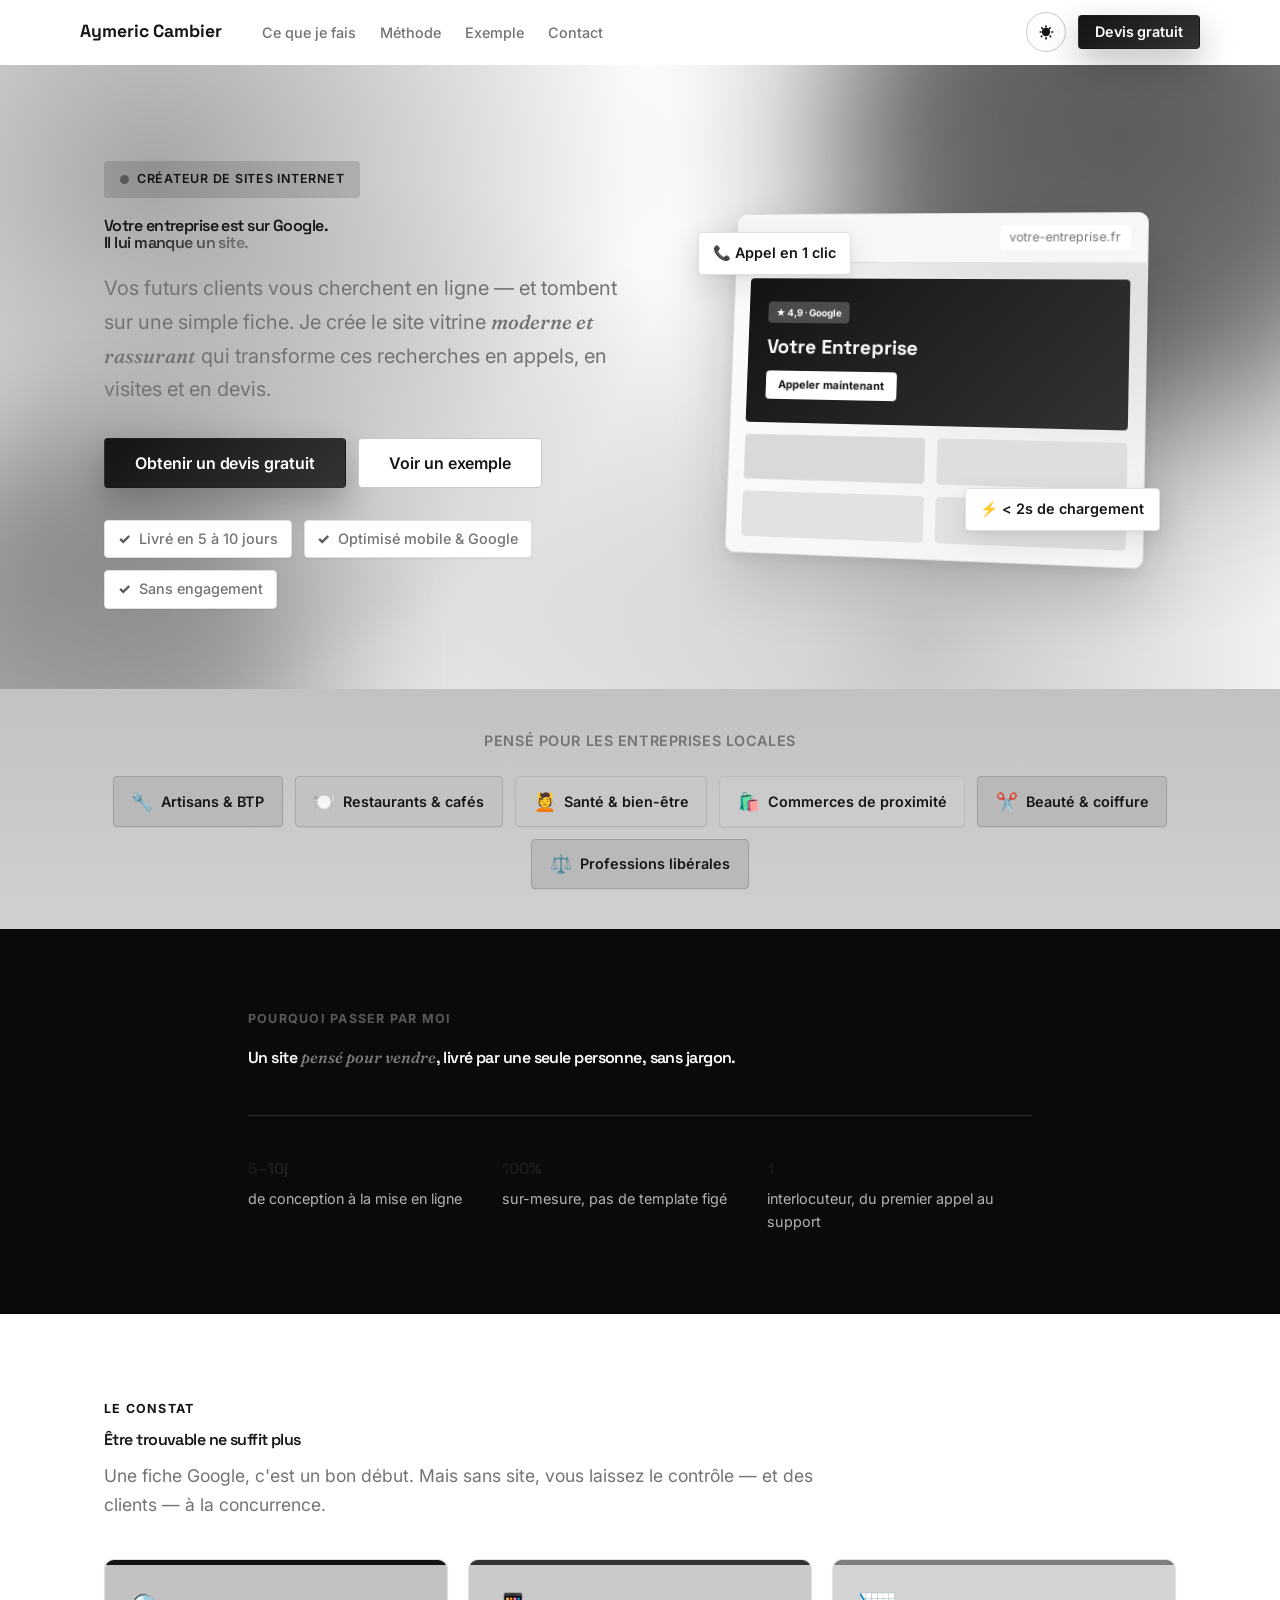
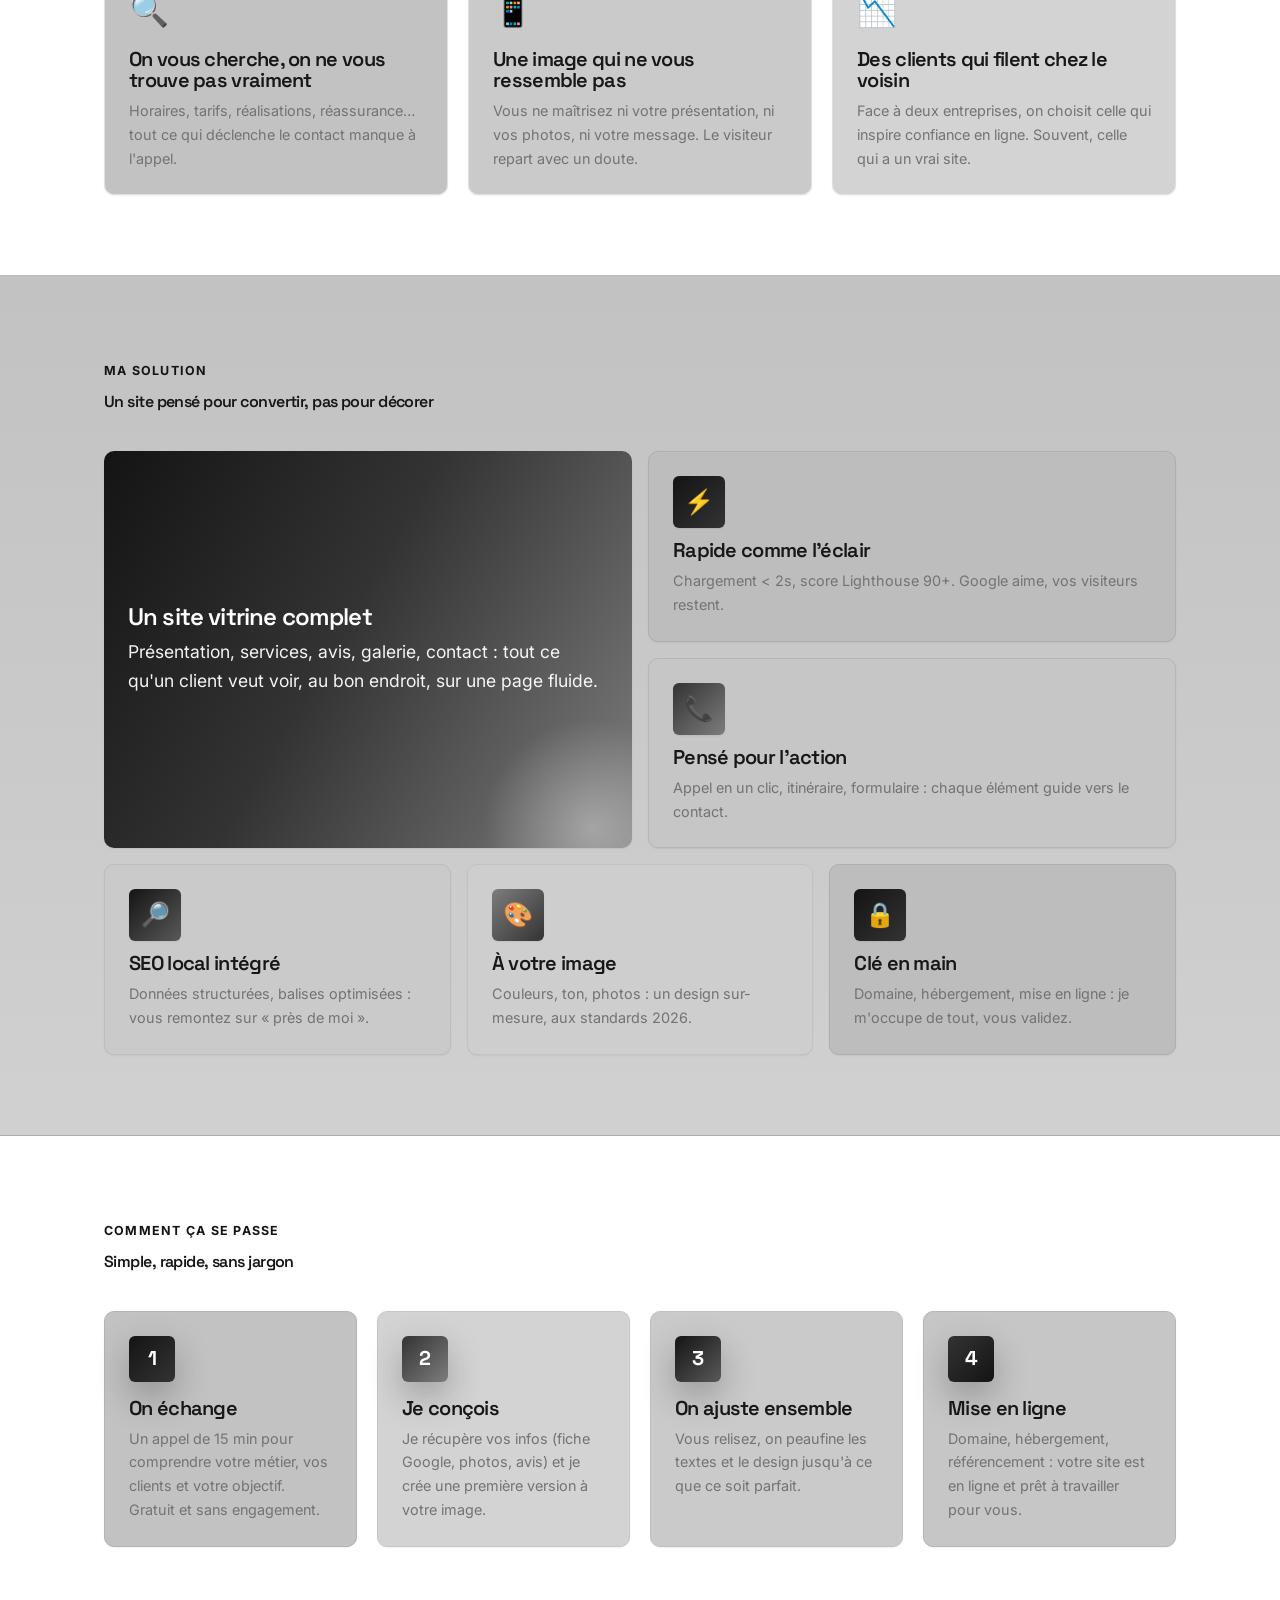
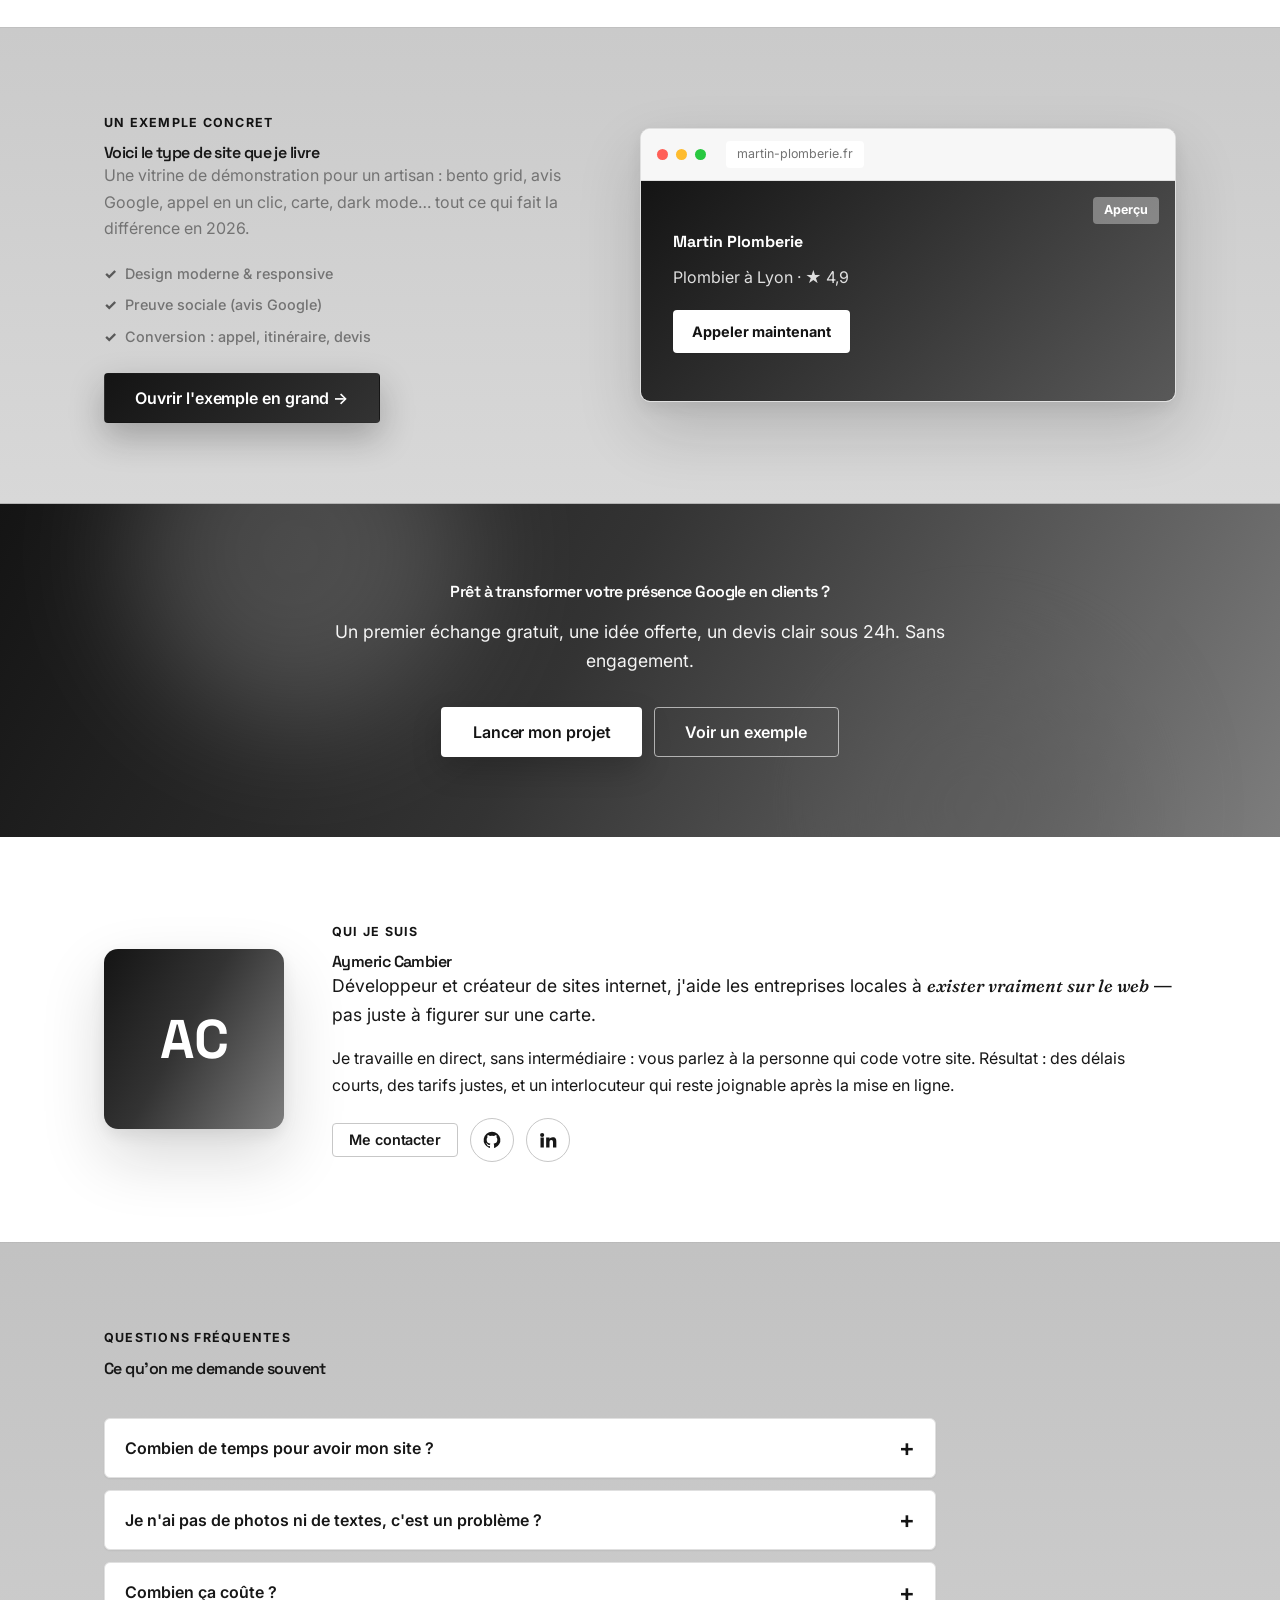
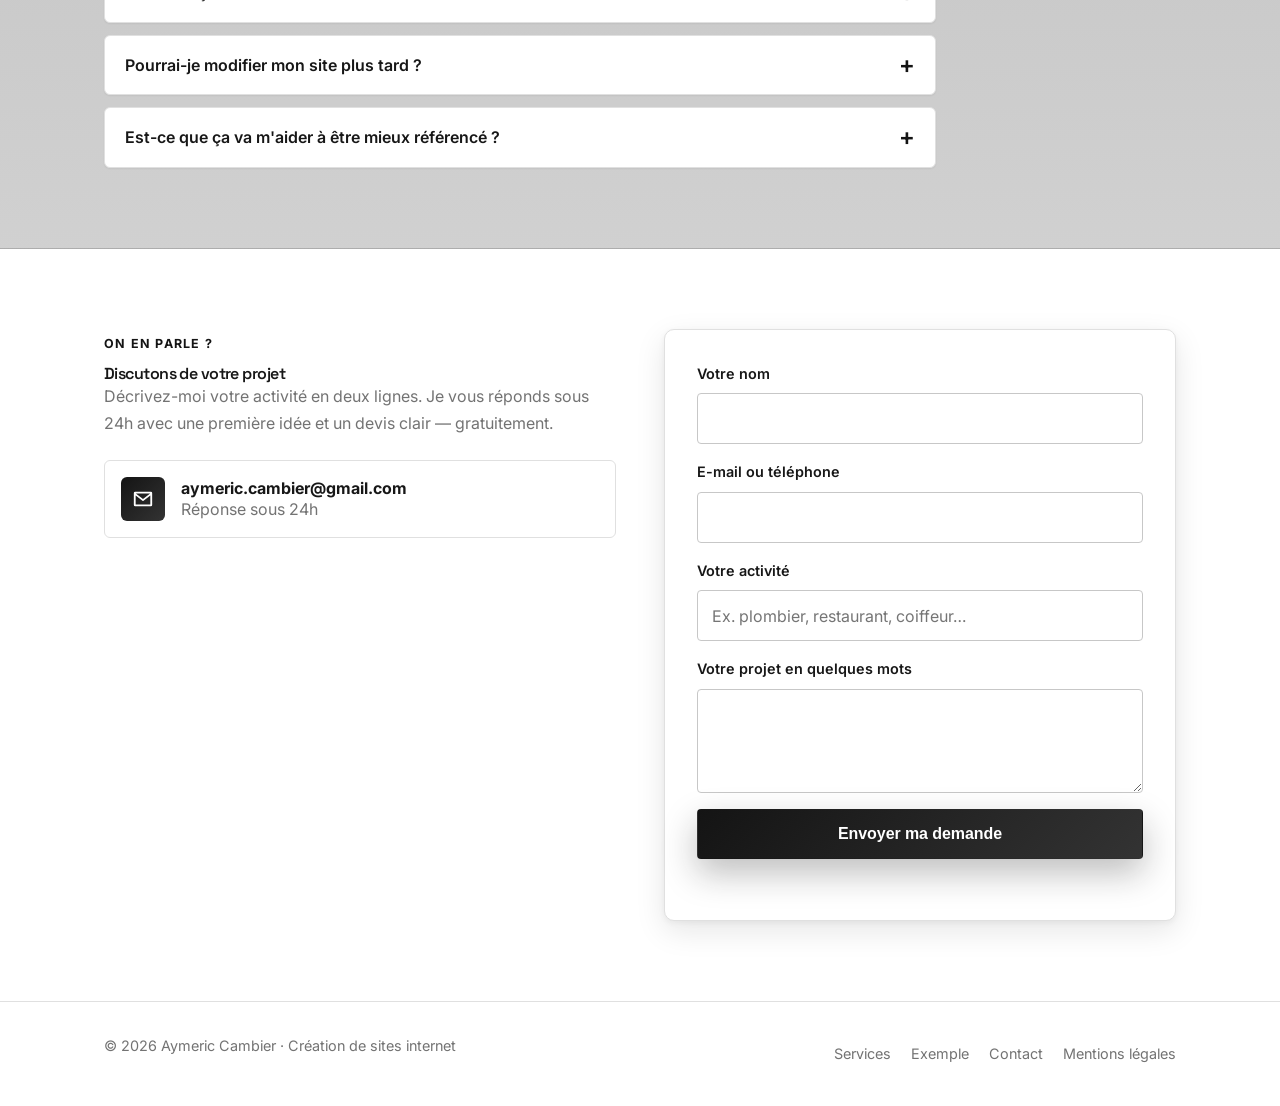
==== commit d1c942d2: "Add French mentions légales page Link it from the footer, and stop script.js from overwriting docume" ====
--- a/index.html
+++ b/index.html
@@ -367,6 +367,7 @@
         <a href="#offre">Services</a>
         <a href="#demo">Exemple</a>
         <a href="#contact">Contact</a>
+        <a href="mentions-legales.html">Mentions légales</a>
       </nav>
     </div>
   </footer>
--- a/css/style.css
+++ b/css/style.css
@@ -203,9 +203,18 @@
 .section{padding:var(--space-20) 0;}
 .section-head{margin-bottom:var(--space-10);max-width:46rem;}
 .section-eyebrow{display:inline-block;color:var(--accent);font-weight:700;font-size:var(--text-xs);letter-spacing:.1em;text-transform:uppercase;margin-bottom:var(--space-3);}
-.section-head h2,.section h2{font-size:var(--text-3xl);}
+.section-head h1,.section-head h2,.section h2{font-size:var(--text-3xl);}
 .section-sub{color:var(--text-muted);font-size:var(--text-md);margin-top:var(--space-3);}
 .lead{font-size:var(--text-md);color:var(--text);}
+
+/* Page légale */
+.legal-body{max-width:42rem;}
+.legal-body h2{font-size:var(--text-lg);margin:var(--space-8) 0 var(--space-3);}
+.legal-body h2:first-child{margin-top:0;}
+.legal-body p{font-size:var(--text-sm);color:var(--text-muted);}
+.legal-body strong{color:var(--text);}
+.legal-body a{text-decoration:underline;}
+.legal-body code{font-size:.85em;background:var(--surface-2);border:1px solid var(--border);border-radius:var(--radius-sm);padding:.1rem .4rem;}
 
 /* =========================================================
    STAT BAND — bandeau éditorial toujours sombre (clair ou dark mode)
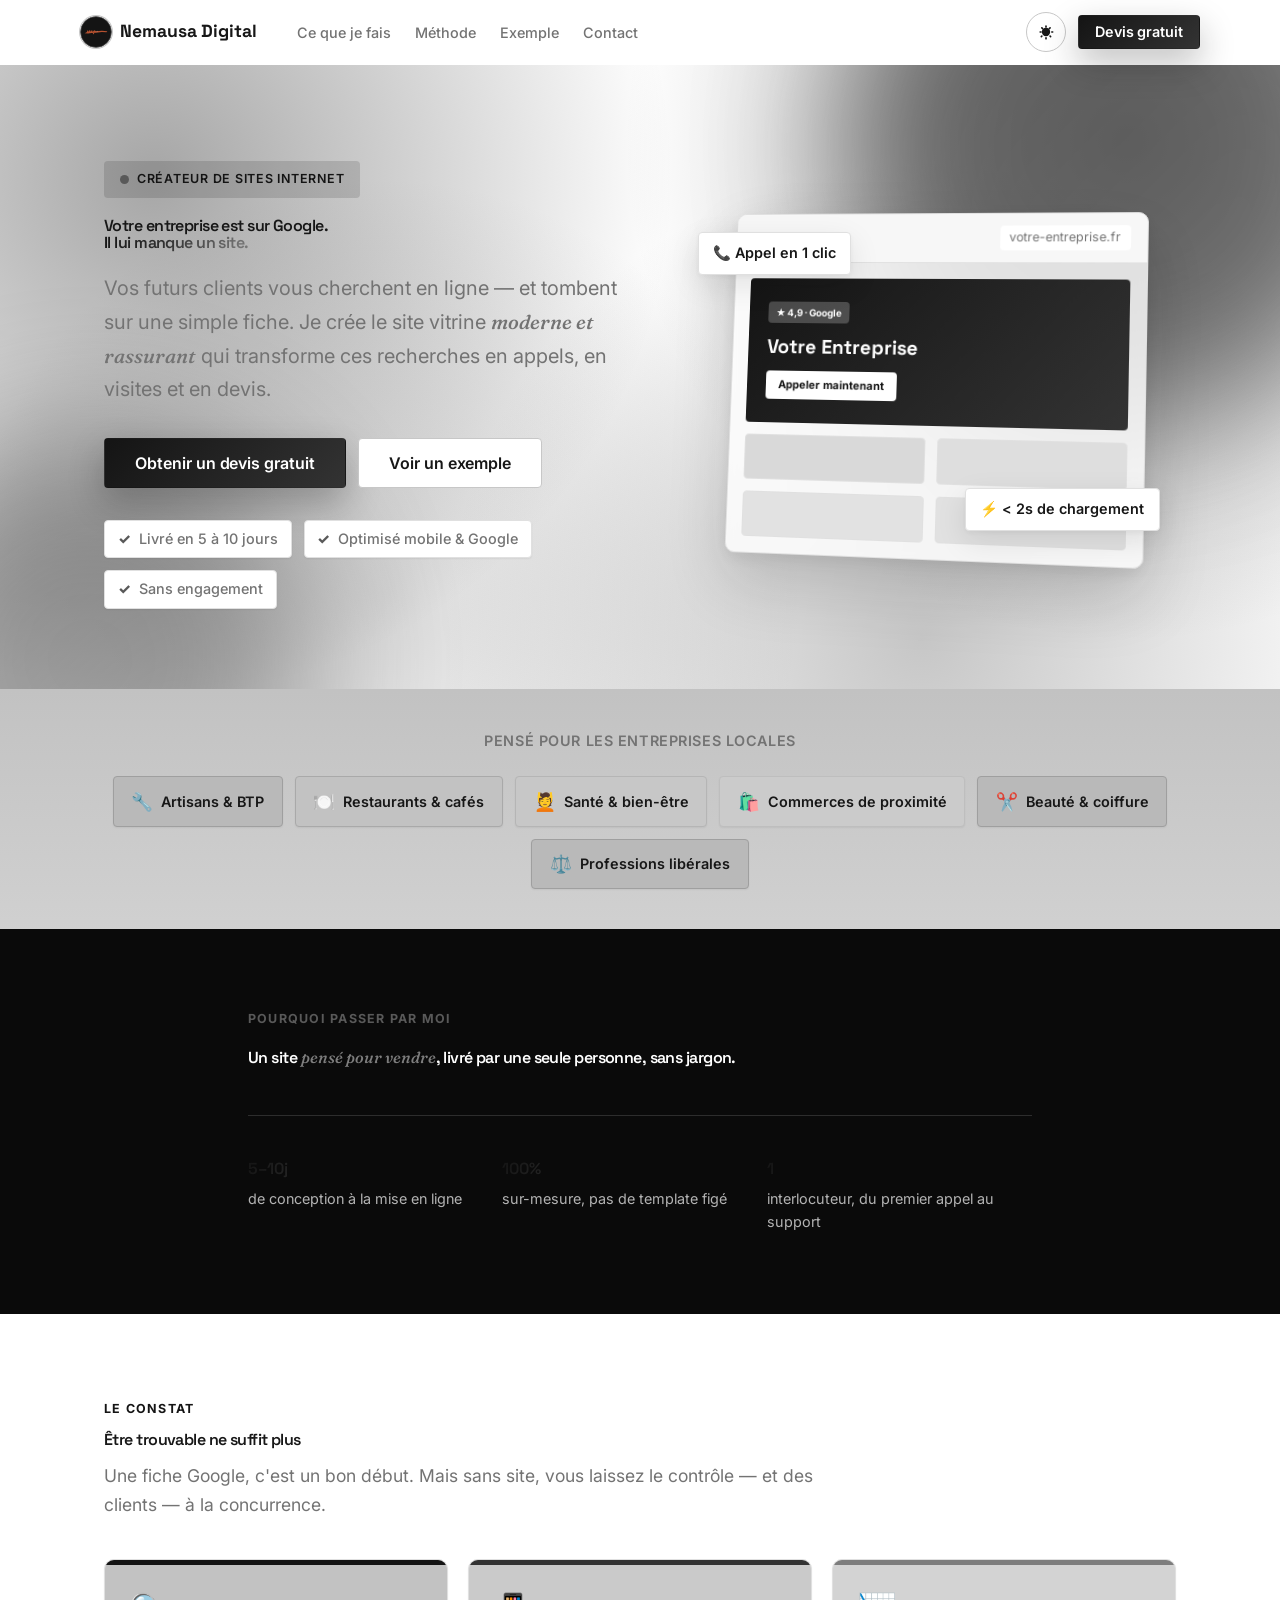
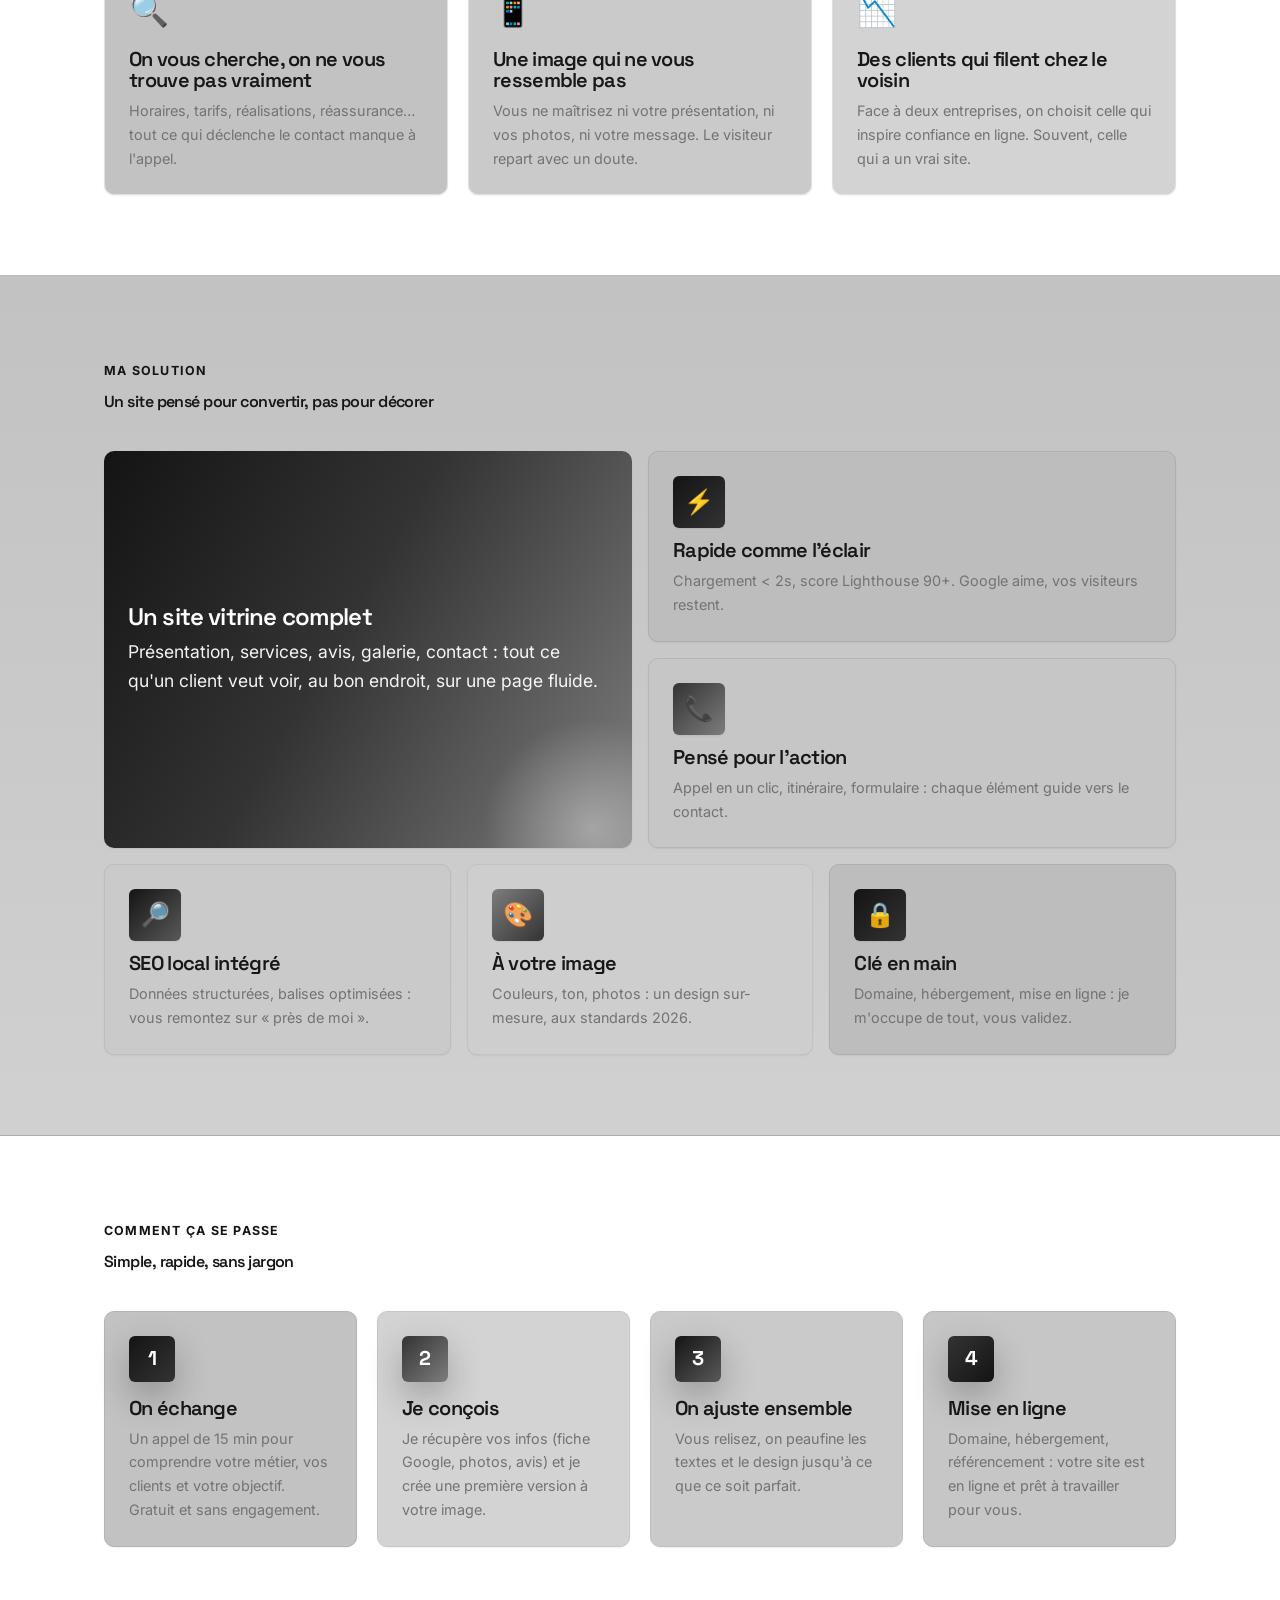
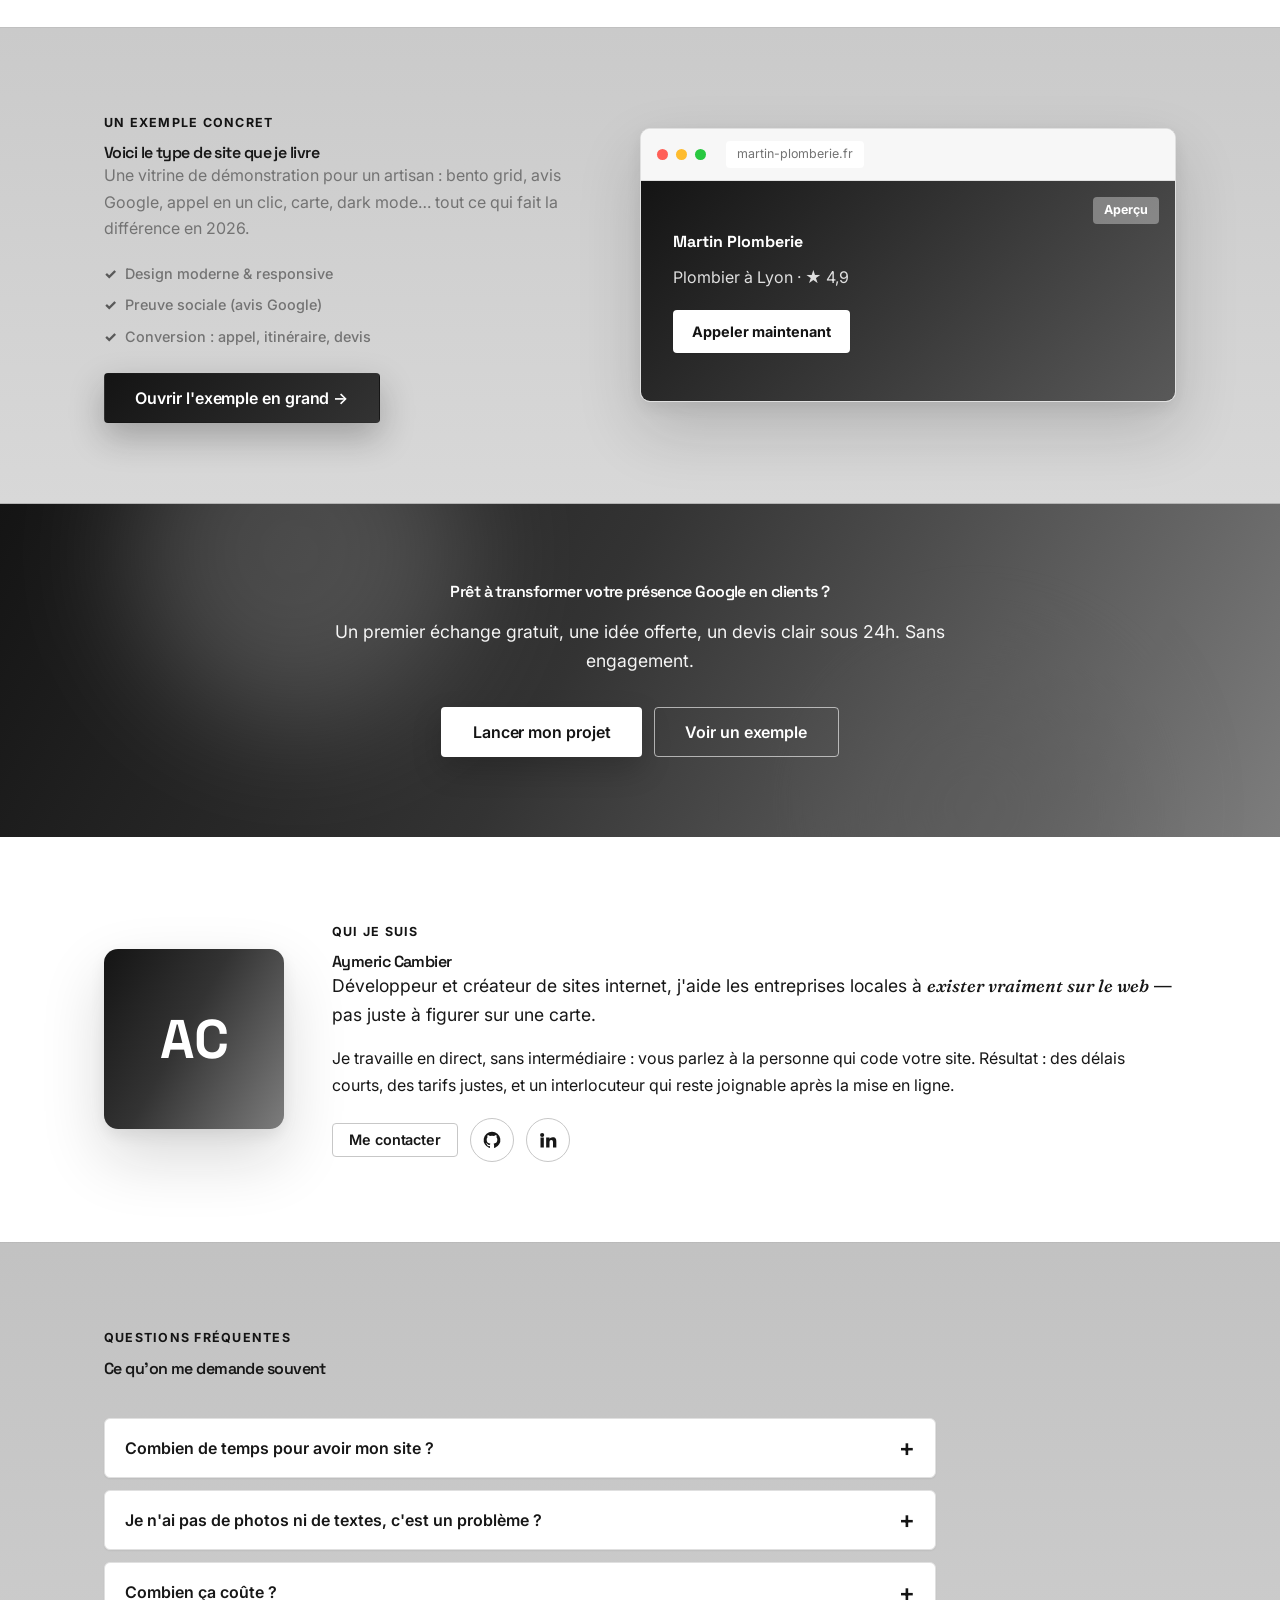
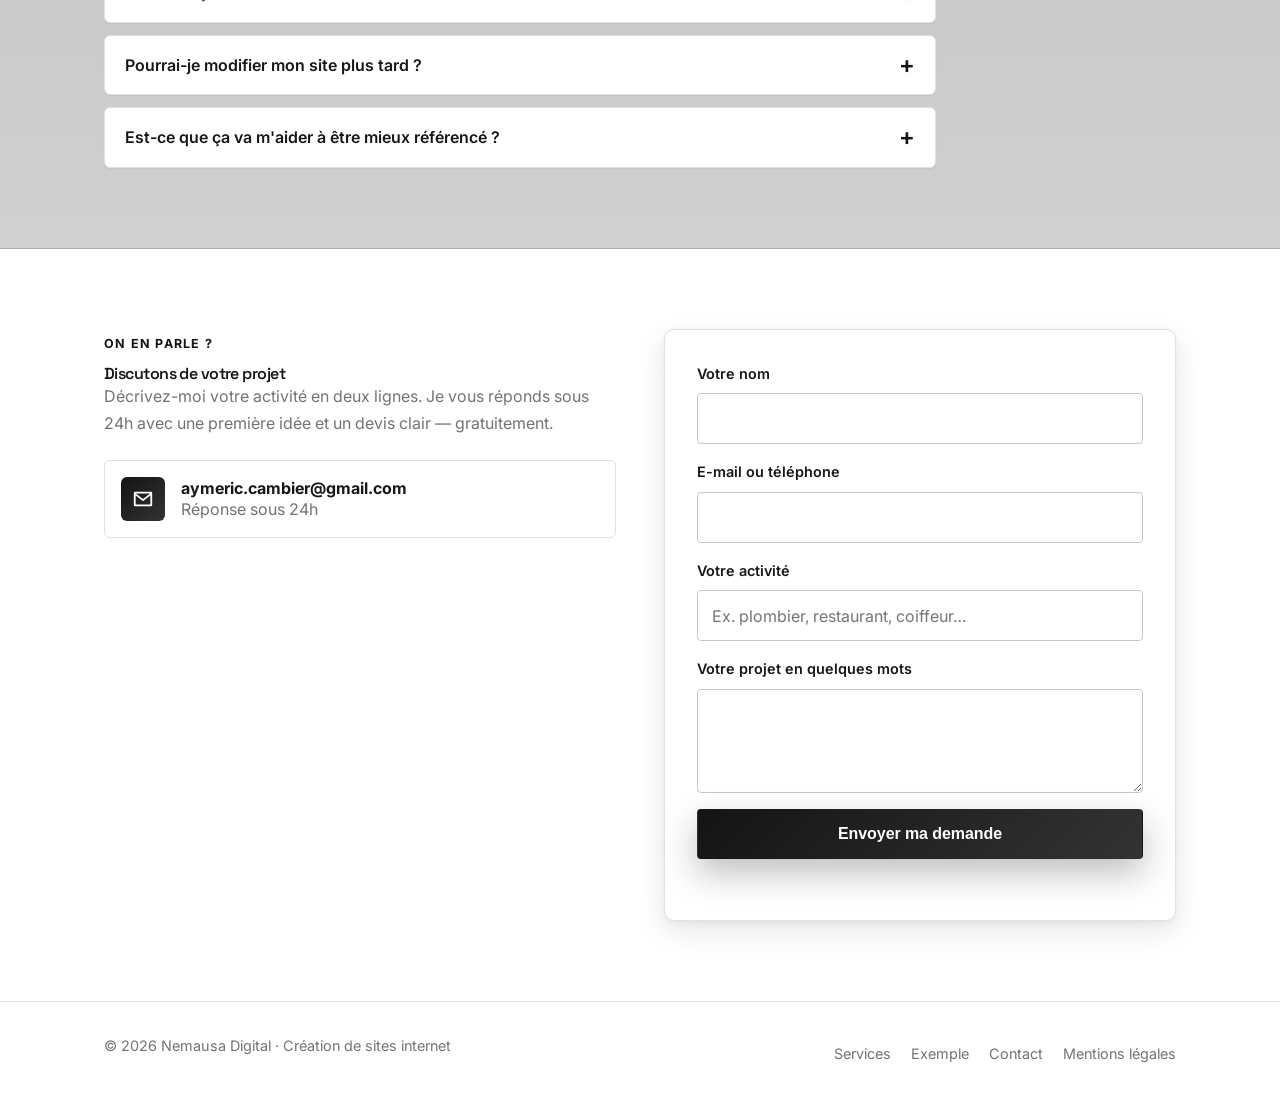
==== commit b5d6d324: "Rebrand to Nemausa Digital with new logo Adds the crocodile seal/mark SVG assets, wires the icon and" ====
--- a/index.html
+++ b/index.html
@@ -4,7 +4,7 @@
   <meta charset="UTF-8" />
   <meta name="viewport" content="width=device-width, initial-scale=1.0" />
 
-  <title>Aymeric Cambier — Création de sites internet pour entreprises locales</title>
+  <title>Nemausa Digital — Création de sites internet pour entreprises locales</title>
   <meta name="description" content="Vous êtes visible sur Google mais vous n'avez pas de site ? Je crée des sites vitrines modernes, rapides et optimisés pour transformer vos recherches locales en clients. Devis gratuit." />
   <meta name="theme-color" content="#141414" media="(prefers-color-scheme: light)" />
   <meta name="theme-color" content="#0a0a0a" media="(prefers-color-scheme: dark)" />
@@ -14,7 +14,7 @@
   <meta property="og:description" content="Le site qui manque à votre entreprise locale. Moderne, rapide, optimisé pour Google. Devis gratuit." />
   <meta property="og:locale" content="fr_FR" />
 
-  <link rel="icon" href="data:image/svg+xml,%3Csvg xmlns='http://www.w3.org/2000/svg' viewBox='0 0 32 32'%3E%3Crect width='32' height='32' rx='9' fill='%23141414'/%3E%3Ctext x='16' y='22' font-family='Arial,sans-serif' font-size='14' font-weight='800' fill='white' text-anchor='middle'%3EAC%3C/text%3E%3C/svg%3E" />
+  <link rel="icon" type="image/svg+xml" href="assets/logo/logo-mark.svg" />
 
   <link rel="preconnect" href="https://fonts.googleapis.com" />
   <link rel="preconnect" href="https://fonts.gstatic.com" crossorigin />
@@ -26,7 +26,10 @@
 
   <header class="site-header">
     <nav class="nav container" aria-label="Navigation principale">
-      <a href="#top" class="logo" data-bind="brand">Aymeric Cambier</a>
+      <a href="#top" class="logo">
+        <img src="assets/logo/logo-mark.svg" alt="" width="32" height="32" class="logo-icon" />
+        <span data-bind="brand">Aymeric Cambier</span>
+      </a>
 
       <ul class="nav-links" id="nav-links">
         <li><a href="#offre">Ce que je fais</a></li>
--- a/css/style.css
+++ b/css/style.css
@@ -100,7 +100,8 @@
 .site-header{position:sticky;top:0;z-index:40;background:color-mix(in srgb,var(--bg) 78%,transparent);backdrop-filter:blur(14px);-webkit-backdrop-filter:blur(14px);border-bottom:1px solid transparent;transition:border-color var(--base) var(--ease),box-shadow var(--base) var(--ease);}
 .site-header.is-scrolled{border-bottom-color:var(--border);box-shadow:var(--shadow-sm);}
 .nav{display:flex;align-items:center;gap:var(--space-6);padding:var(--space-3) 0;}
-.logo{font-family:var(--font-display);font-weight:700;font-size:var(--text-md);color:var(--text);white-space:nowrap;}
+.logo{display:inline-flex;align-items:center;gap:var(--space-2);font-family:var(--font-display);font-weight:700;font-size:var(--text-md);color:var(--text);white-space:nowrap;}
+.logo-icon{width:32px;height:32px;flex-shrink:0;border-radius:50%;box-shadow:0 0 0 1px var(--border-strong);}
 .nav-links{display:flex;gap:var(--space-6);list-style:none;margin:0 auto 0 var(--space-4);}
 .nav-links a{position:relative;color:var(--text-muted);font-size:var(--text-sm);font-weight:500;padding:var(--space-1) 0;}
 .nav-links a::after{content:"";position:absolute;left:0;bottom:-3px;width:100%;height:2px;background:var(--grad-brand);transform:scaleX(0);transform-origin:left;transition:transform var(--fast) var(--ease);}
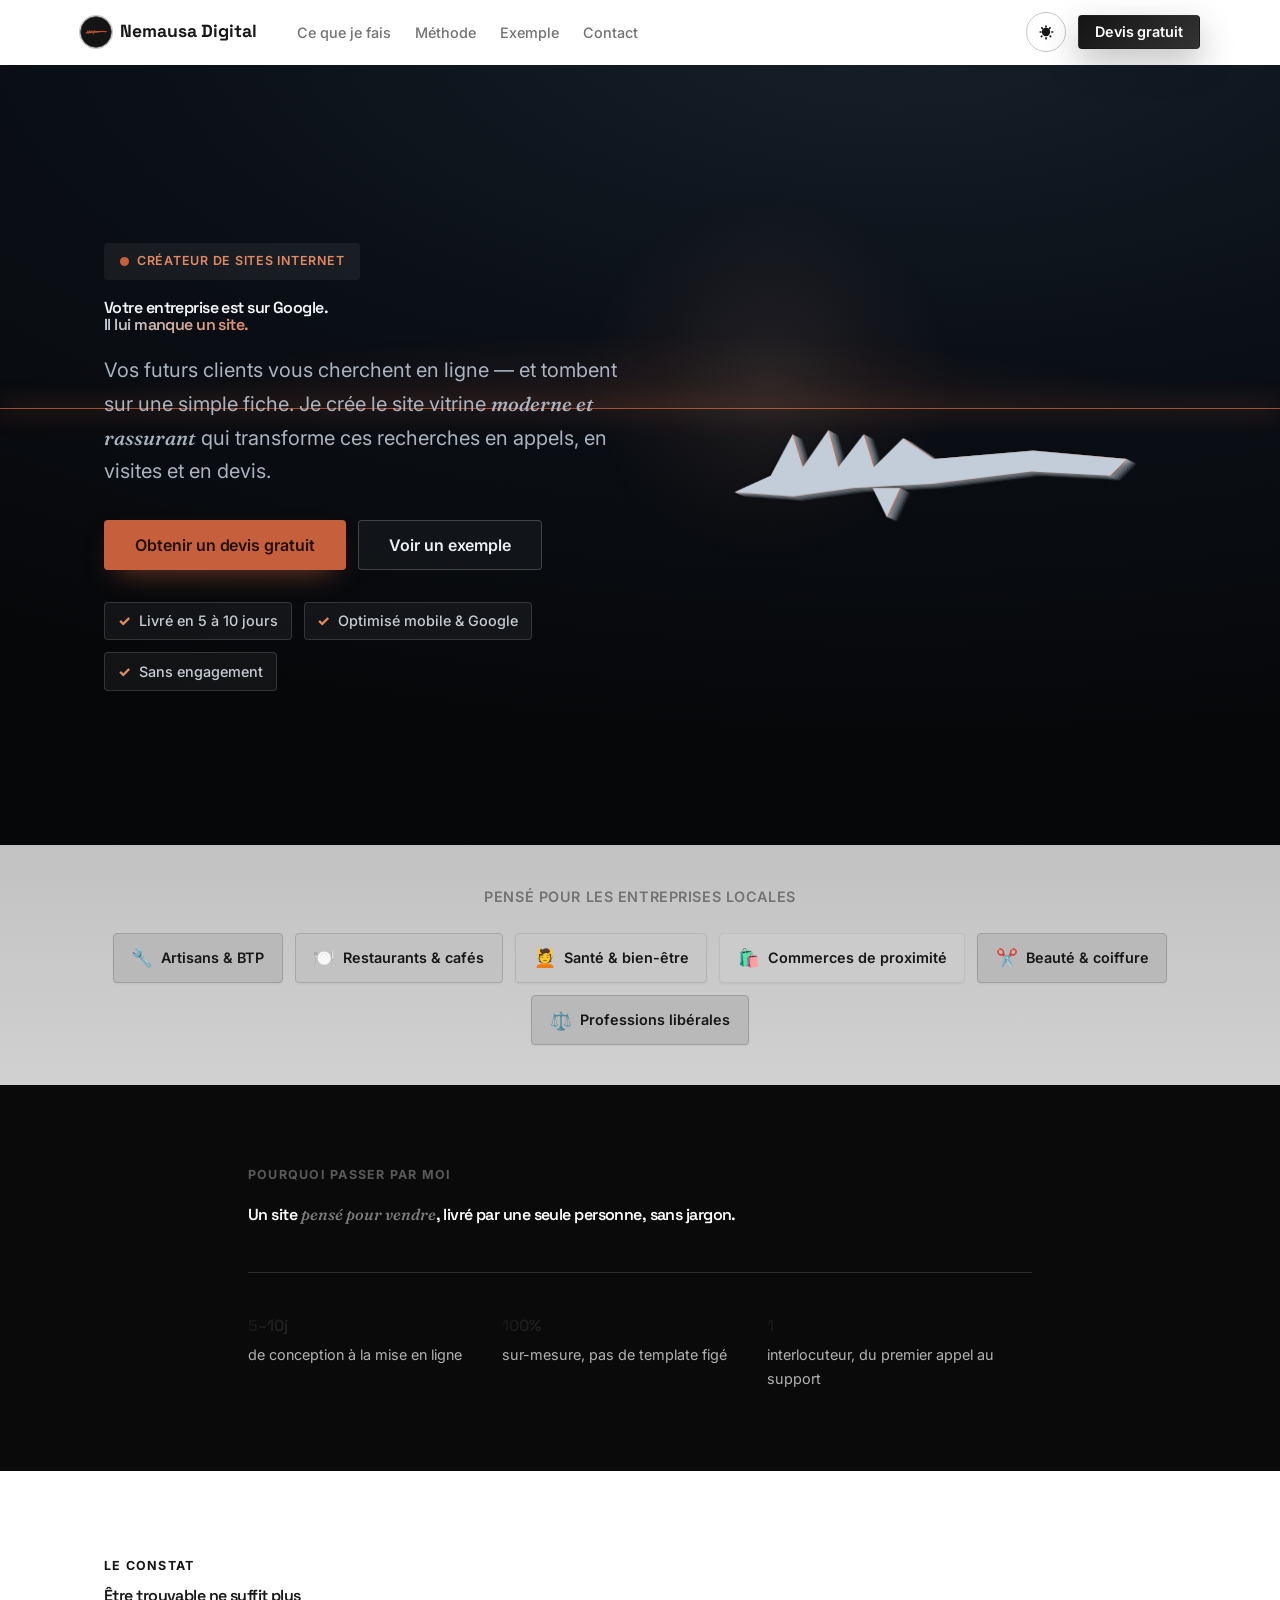
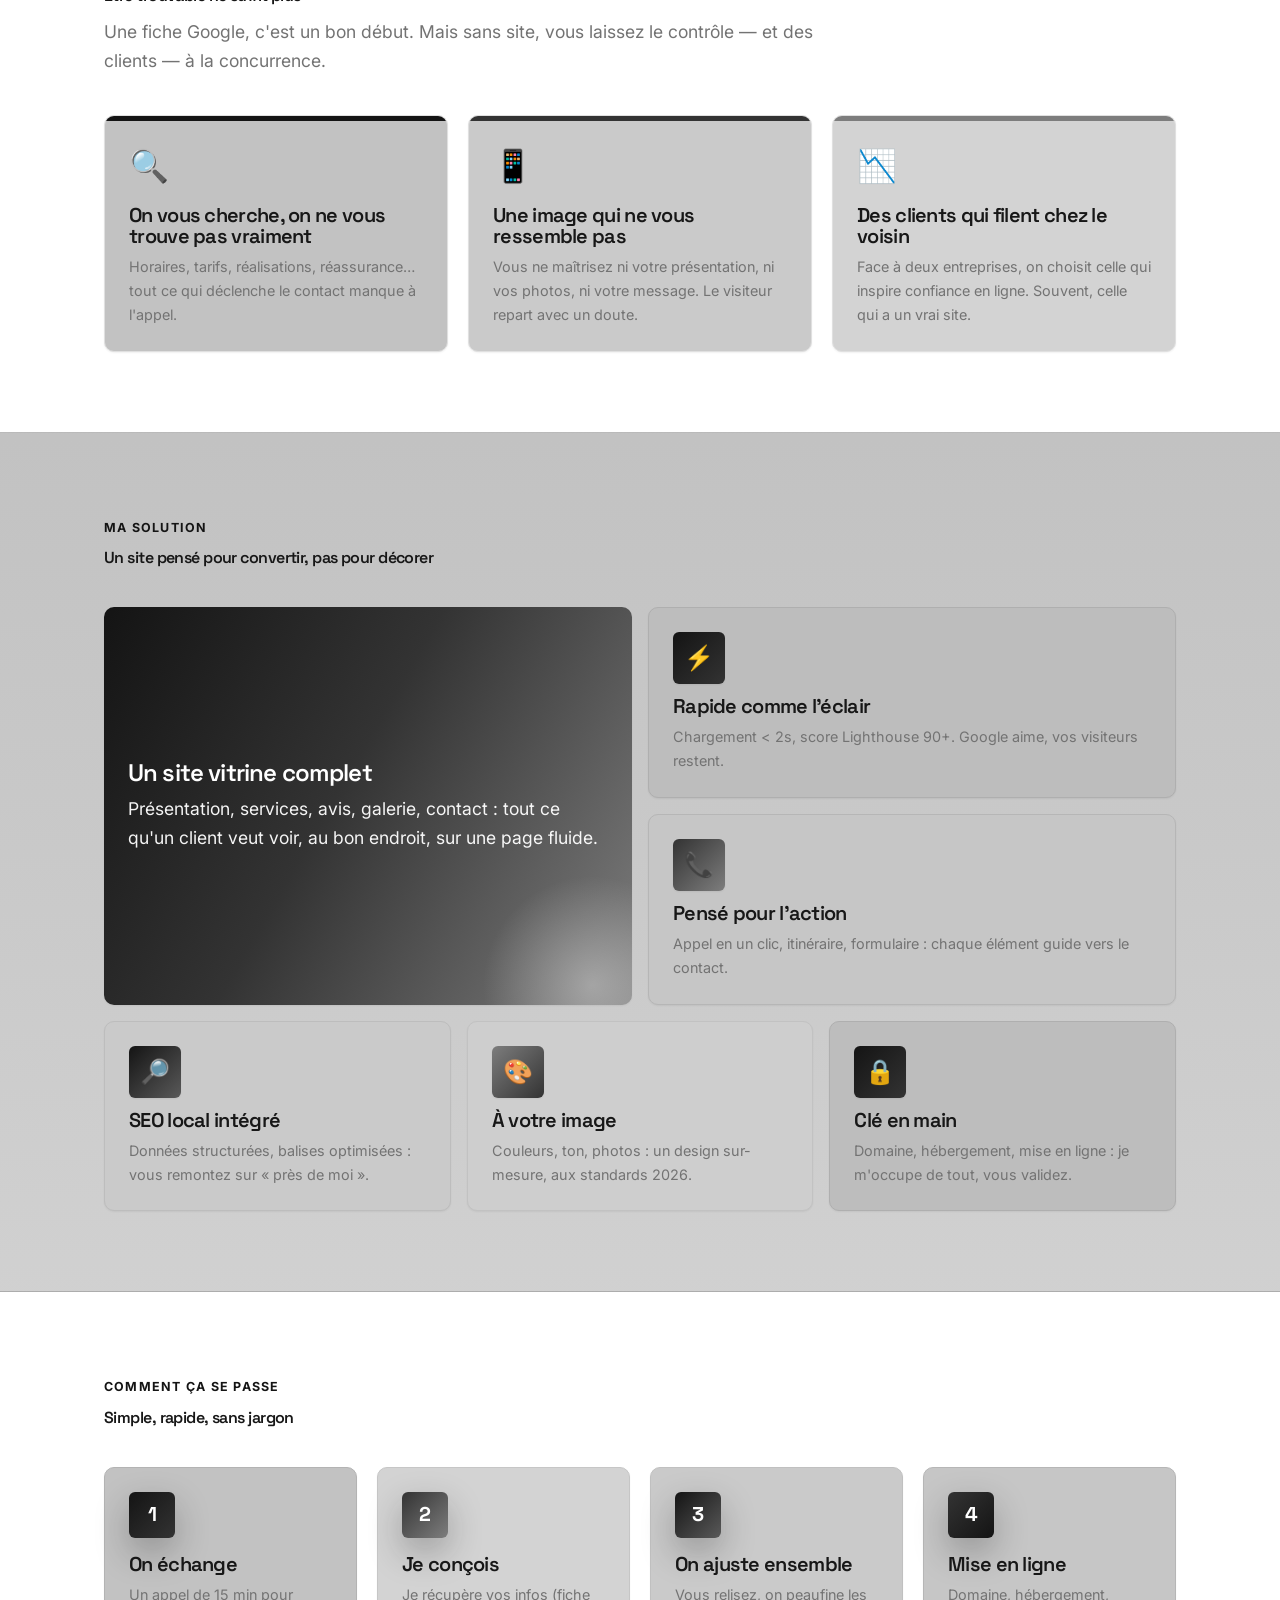
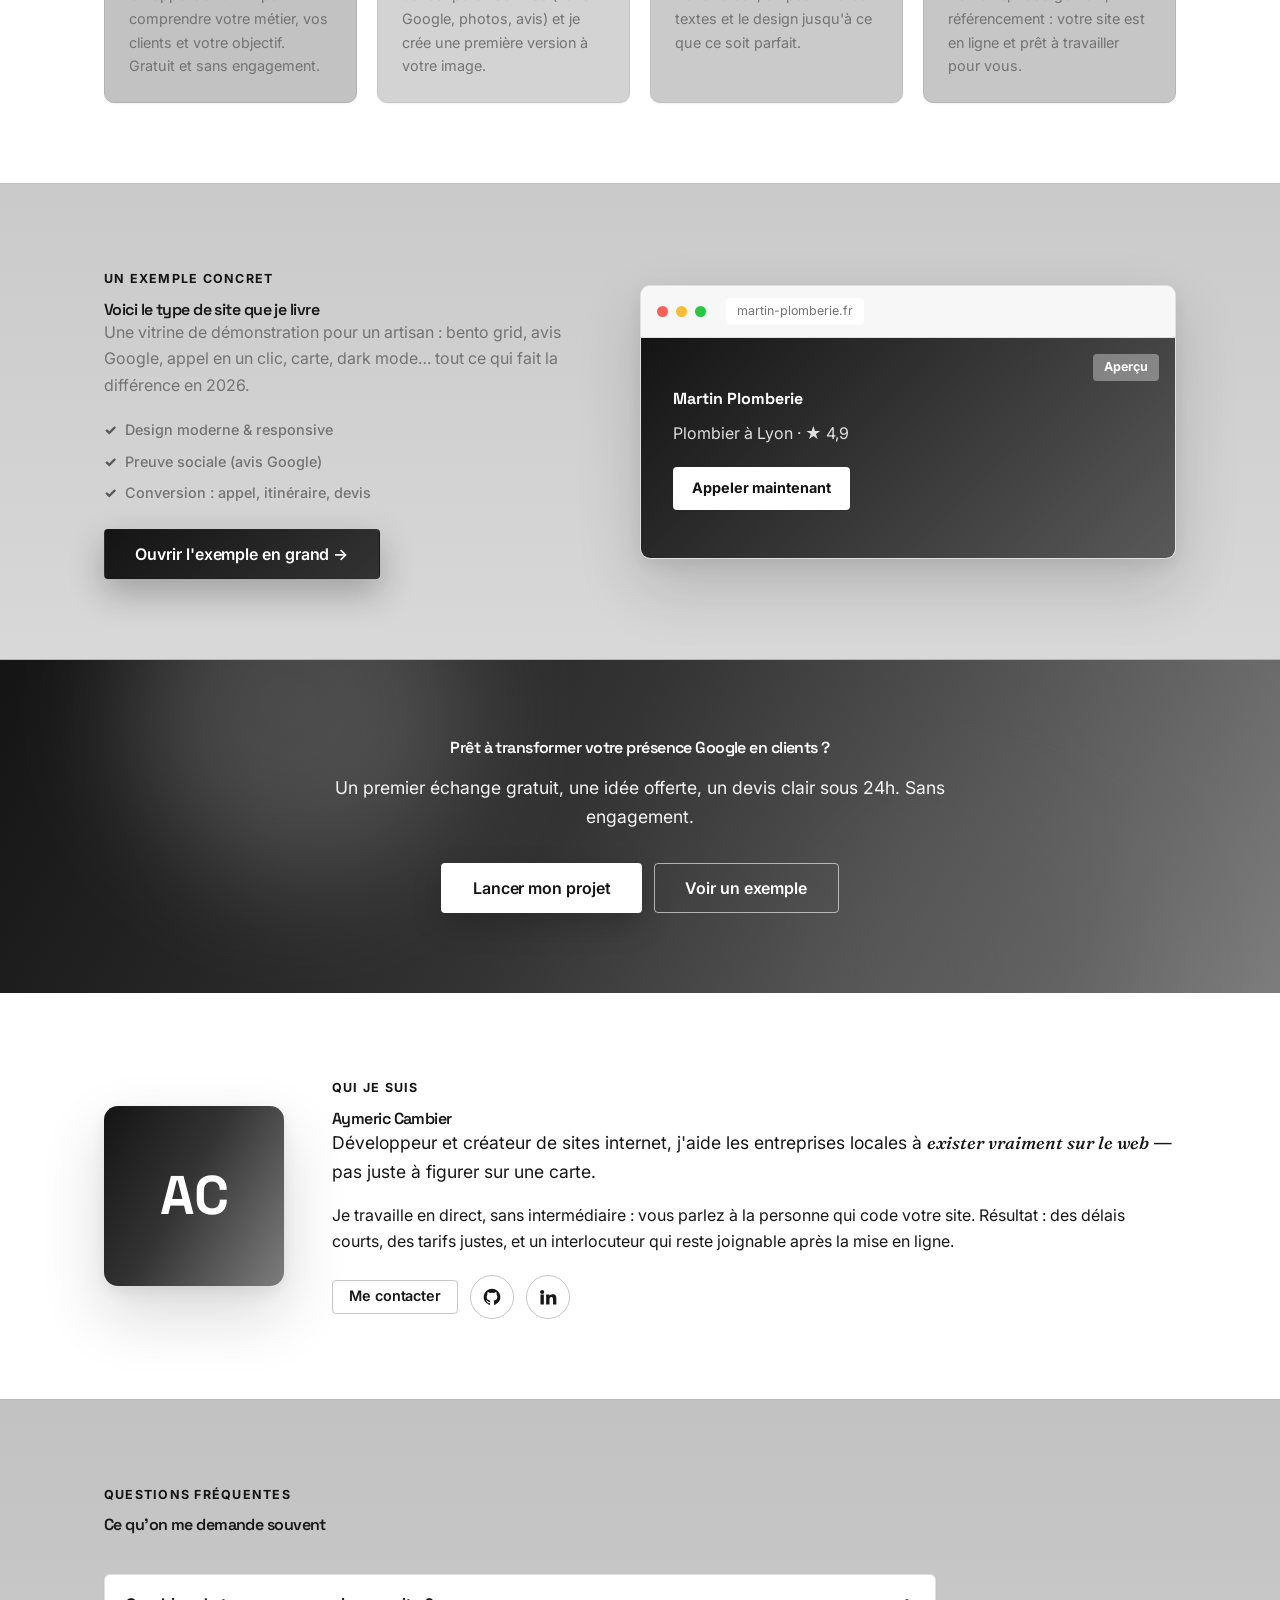
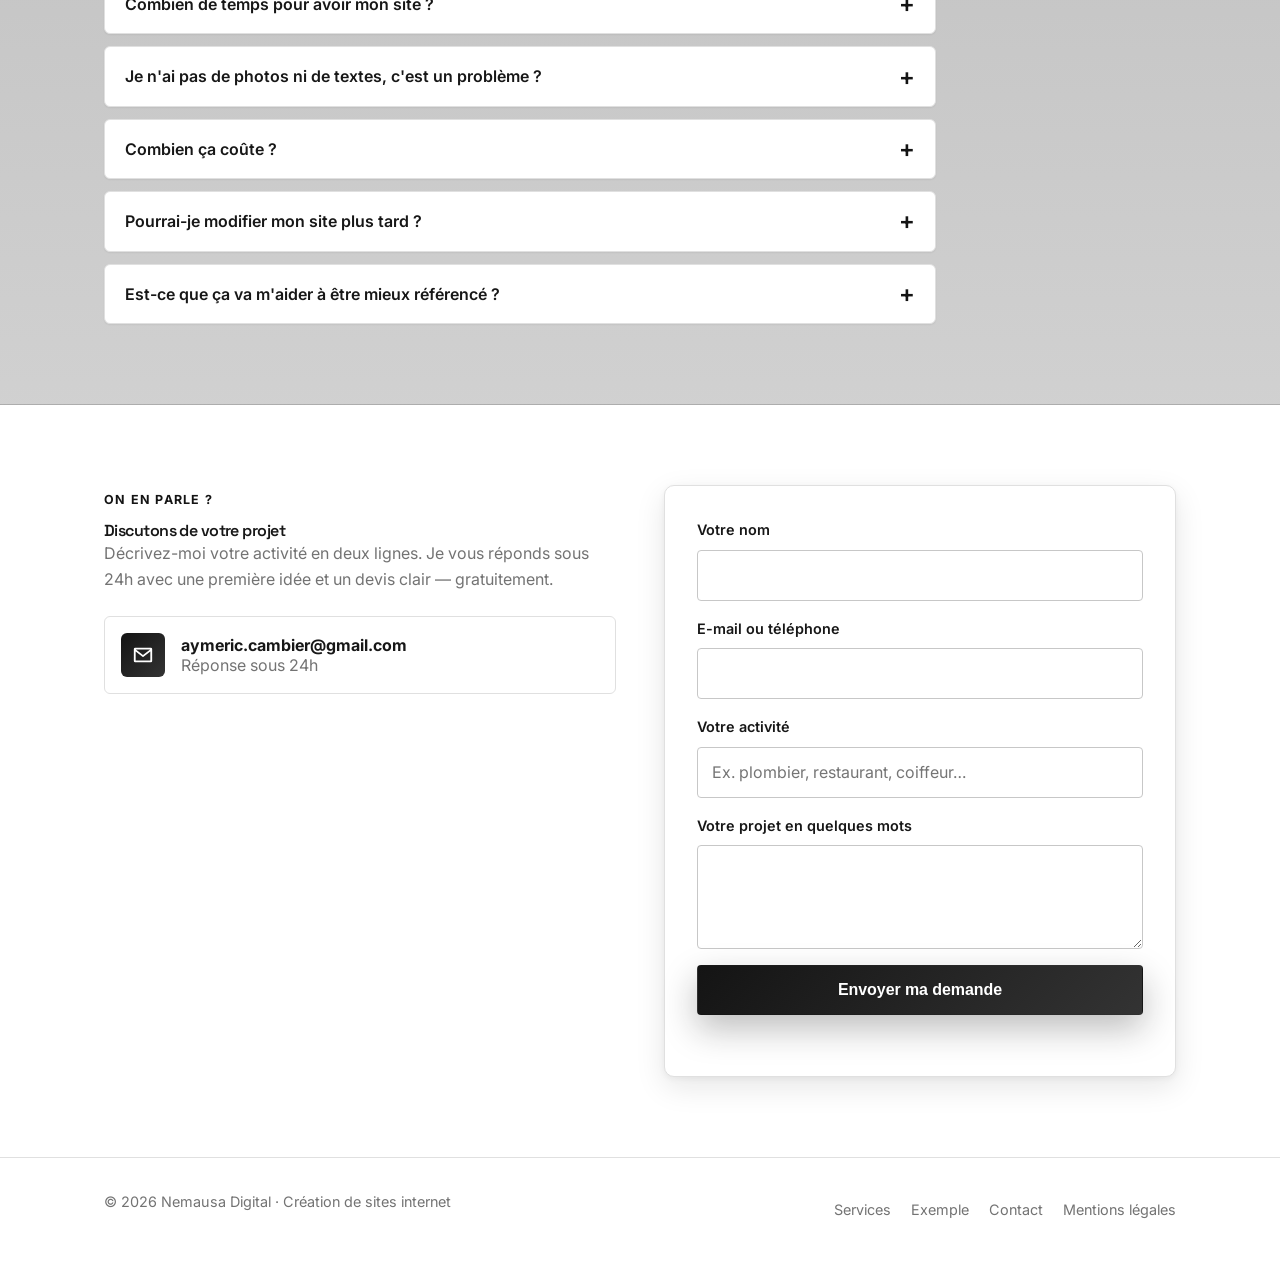
==== commit c839cbbc: "Redesign hero: immersive fusion with 3D logo and cursor light Replaces the glass mock-window hero wi" ====
--- a/index.html
+++ b/index.html
@@ -24,6 +24,13 @@
 <body>
   <a class="skip-link" href="#main">Aller au contenu</a>
 
+  <svg width="0" height="0" style="position:absolute" aria-hidden="true">
+    <symbol id="croc" viewBox="0 0 200 60">
+      <polygon fill="currentColor" points="0,42 18,34 28,14 34,30 46,12 52,30 64,14 70,30 84,16 100,26 150,22 198,26 190,34 150,32 100,38 60,40 30,44" />
+      <polygon fill="currentColor" points="70,40 78,54 84,40" />
+    </symbol>
+  </svg>
+
   <header class="site-header">
     <nav class="nav container" aria-label="Navigation principale">
       <a href="#top" class="logo">
@@ -54,8 +61,12 @@
 
   <main id="main">
     <!-- ===================== HERO ===================== -->
-    <section id="top" class="hero">
-      <div class="hero-bg" aria-hidden="true"></div>
+    <section id="top" class="hero hero--fusion">
+      <div class="hero-scene" aria-hidden="true">
+        <div class="hero-floor"><div class="hero-grid-base"></div></div>
+        <div class="hero-horizon"></div>
+        <div class="hero-flash"></div>
+      </div>
       <div class="container hero-grid">
         <div class="hero-inner">
           <p class="hero-eyebrow"><span class="pulse"></span> <span data-bind="role">Créateur de sites internet</span></p>
@@ -76,24 +87,11 @@
           </ul>
         </div>
 
-        <!-- Visuel : maquette de navigateur en verre (illustre ce que je livre) -->
-        <div class="hero-visual" aria-hidden="true">
-          <div class="mock-window">
-            <div class="mock-bar"><span class="dot"></span><span class="dot"></span><span class="dot"></span><span class="mock-url">votre-entreprise.fr</span></div>
-            <div class="mock-body">
-              <div class="mock-hero">
-                <span class="mock-badge">★ 4,9 · Google</span>
-                <strong>Votre Entreprise</strong>
-                <span class="mock-btn">Appeler maintenant</span>
-              </div>
-              <div class="mock-cards">
-                <span class="mc mc-1"></span><span class="mc mc-2"></span>
-                <span class="mc mc-3"></span><span class="mc mc-4"></span>
-              </div>
-            </div>
-          </div>
-          <div class="hero-chip chip-a">📞 Appel en 1 clic</div>
-          <div class="hero-chip chip-b">⚡ &lt; 2s de chargement</div>
+        <!-- Visuel : logo crocodile en 3D extrudé, posé sur la grille -->
+        <div class="hero-visual hero-logo3d-stage" aria-hidden="true">
+          <div class="hero-logo-float">
+            <div class="hero-logo3d" id="heroLogo3d"></div>
+          </div>
         </div>
       </div>
     </section>
@@ -377,5 +375,6 @@
 
   <script src="js/config.js"></script>
   <script src="js/script.js"></script>
+  <script src="js/hero.js"></script>
 </body>
 </html>
--- a/css/style.css
+++ b/css/style.css
@@ -413,3 +413,76 @@
   .bento-a,.bento-b,.bento-c,.bento-d,.bento-e,.bento-f{grid-column:span 6;}
   .hero-actions .btn{flex:1 1 auto;}
 }
+
+/* =========================================================
+   HERO — Fusion « Monolithe + Grille » (bloc immersif, toujours sombre)
+   ========================================================= */
+.hero--fusion{
+  --h-terra:#c6603c; --h-terra-soft:#e08a63; --h-steel:#c3cdd9;
+  --h-fg:#eceff3; --h-fg-dim:#aab3bf; --mx:60%; --my:40%;
+  position:relative; isolation:isolate; overflow:hidden;
+  min-height:min(90vh,780px); display:flex; align-items:center;
+  padding:calc(var(--space-24) + 8px) 0 var(--space-20);
+  background:radial-gradient(130% 95% at 70% -6%, #171f2a 0%, #0b1017 46%, #060709 100%);
+  color:var(--h-fg);
+}
+.hero--fusion .hero-scene{position:absolute;inset:0;z-index:0;pointer-events:none;}
+.hero--fusion .hero-floor{
+  position:absolute;left:50%;bottom:-8%;width:320%;height:70%;translate:-50% 0;
+  transform:perspective(620px) rotateX(75deg);transform-origin:bottom center;
+  -webkit-mask-image:linear-gradient(to top,#000 0%,#000 18%,transparent 88%);
+  mask-image:linear-gradient(to top,#000 0%,#000 18%,transparent 88%);
+}
+.hero--fusion .hero-grid-base{
+  position:absolute;inset:0;
+  background-image:
+    repeating-linear-gradient(to right,rgba(255,255,255,.09) 0 1px,transparent 1px 7.2%),
+    repeating-linear-gradient(to top,rgba(255,255,255,.09) 0 1px,transparent 1px 48px);
+  animation:heroPull 7s linear infinite;
+}
+@keyframes heroPull{from{background-position:0 0,0 0;}to{background-position:0 0,0 48px;}}
+.hero--fusion .hero-horizon{
+  position:absolute;left:0;right:0;top:44%;height:1px;background:var(--h-terra);
+  box-shadow:0 0 26px 3px rgba(198,96,60,.45);opacity:.8;
+}
+.hero--fusion .hero-horizon::after{
+  content:"";position:absolute;left:0;right:0;bottom:0;height:110px;
+  background:radial-gradient(60% 110px at 50% 100%,rgba(198,96,60,.14),transparent 72%);
+}
+.hero--fusion .hero-flash{
+  position:absolute;inset:0;z-index:1;pointer-events:none;
+  background:radial-gradient(22vw 22vw at var(--mx) var(--my),
+    rgba(240,185,155,.10) 0%, rgba(210,120,90,.045) 38%, transparent 66%);
+  mix-blend-mode:screen;
+}
+.hero--fusion .hero-grid{position:relative;z-index:2;}
+
+/* Contenu sur fond sombre */
+.hero--fusion .hero-eyebrow{color:var(--h-terra-soft);background:rgba(255,255,255,.06);}
+.hero--fusion .pulse{background:var(--h-terra);}
+.hero--fusion h1{color:#f4f7fa;}
+.hero--fusion .grad-text{background:linear-gradient(100deg,var(--h-steel),var(--h-terra-soft));-webkit-background-clip:text;background-clip:text;color:transparent;}
+.hero--fusion .hero-tagline{color:var(--h-fg-dim);}
+.hero--fusion .hero-badges li{background:rgba(255,255,255,.05);border-color:rgba(255,255,255,.14);color:#c7cdd4;box-shadow:none;}
+.hero--fusion .hero-badges li::before{color:var(--h-terra-soft);}
+.hero--fusion .btn-primary{background:var(--h-terra);color:#241009;border-color:transparent;box-shadow:0 12px 30px -14px rgba(198,96,60,.75);}
+.hero--fusion .btn-primary:hover{background:var(--h-terra-soft);}
+.hero--fusion .btn-secondary{background:rgba(255,255,255,.04);color:var(--h-fg);border:1px solid rgba(255,255,255,.2);}
+.hero--fusion .btn-secondary:hover{border-color:var(--h-steel);color:#fff;}
+
+/* Logo crocodile en 3D extrudé */
+.hero--fusion .hero-logo3d-stage{perspective:1300px;}
+.hero--fusion .hero-logo-float{position:relative;width:100%;aspect-ratio:200/86;animation:heroBob 7s ease-in-out infinite;}
+.hero--fusion .hero-logo3d{
+  position:absolute;inset:0;transform-style:preserve-3d;
+  transform:rotateY(calc(-20deg + var(--tx,0deg))) rotateX(calc(9deg + var(--ty,0deg)));
+  transition:transform .12s ease-out;
+}
+.hero--fusion .hero-logo3d .hly{position:absolute;inset:0;}
+.hero--fusion .hero-logo3d .hly svg{width:100%;height:100%;display:block;}
+@keyframes heroBob{0%,100%{translate:0 -7px;}50%{translate:0 9px;}}
+
+@media (prefers-reduced-motion: reduce){
+  .hero--fusion .hero-grid-base,.hero--fusion .hero-logo-float{animation:none;}
+  .hero--fusion .hero-logo3d{transition:none;}
+}
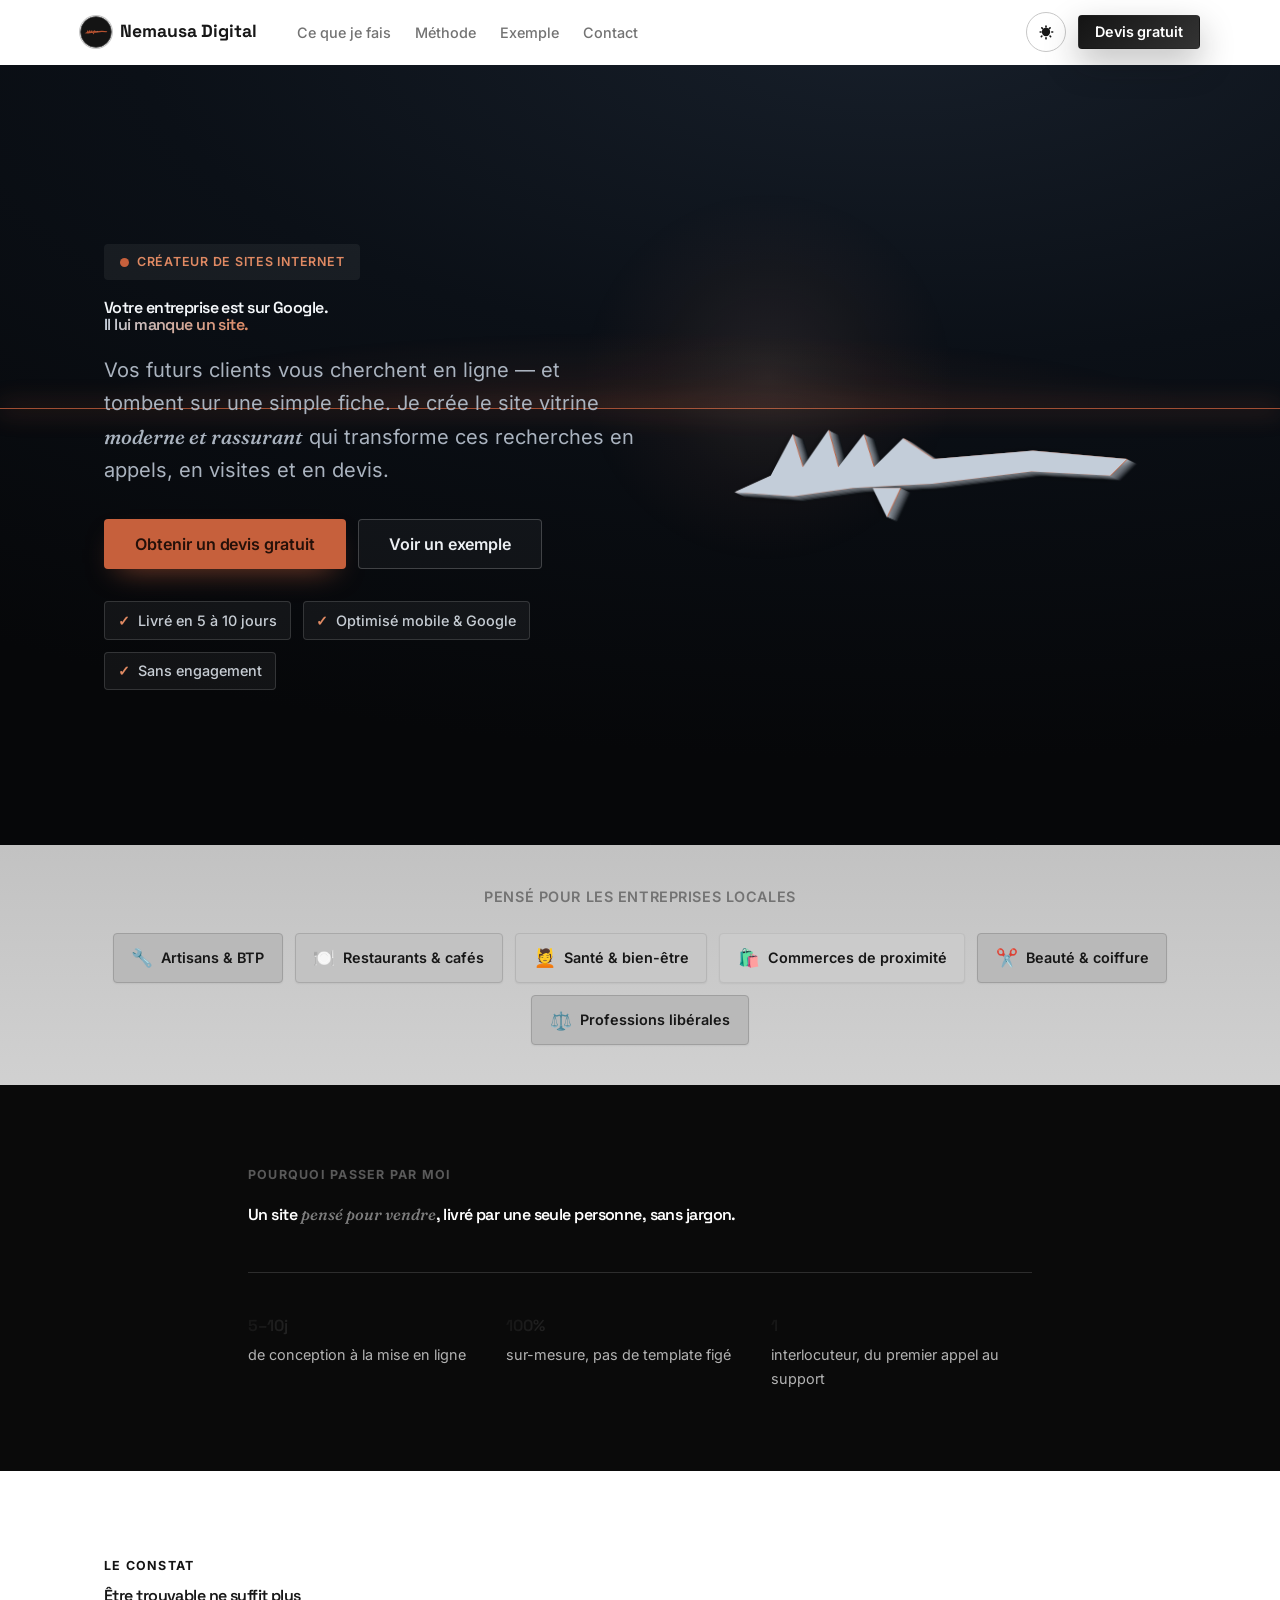
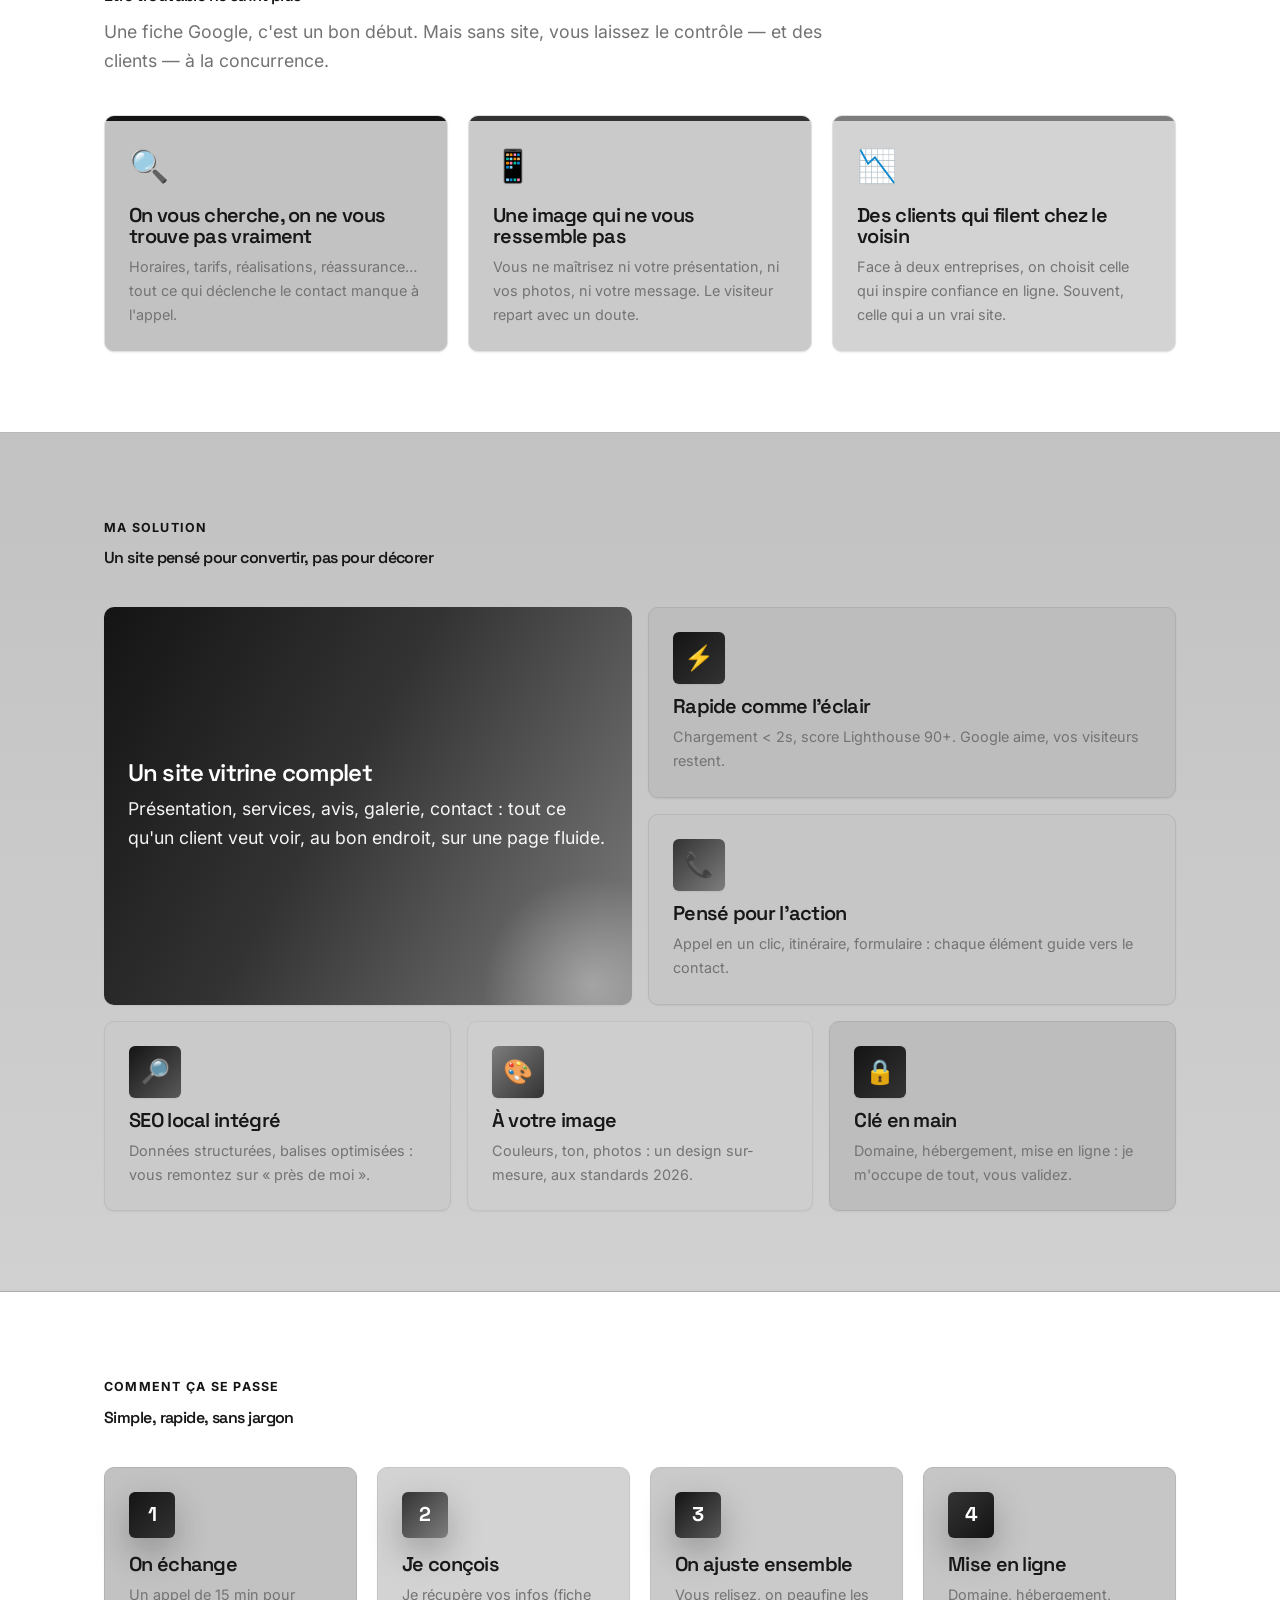
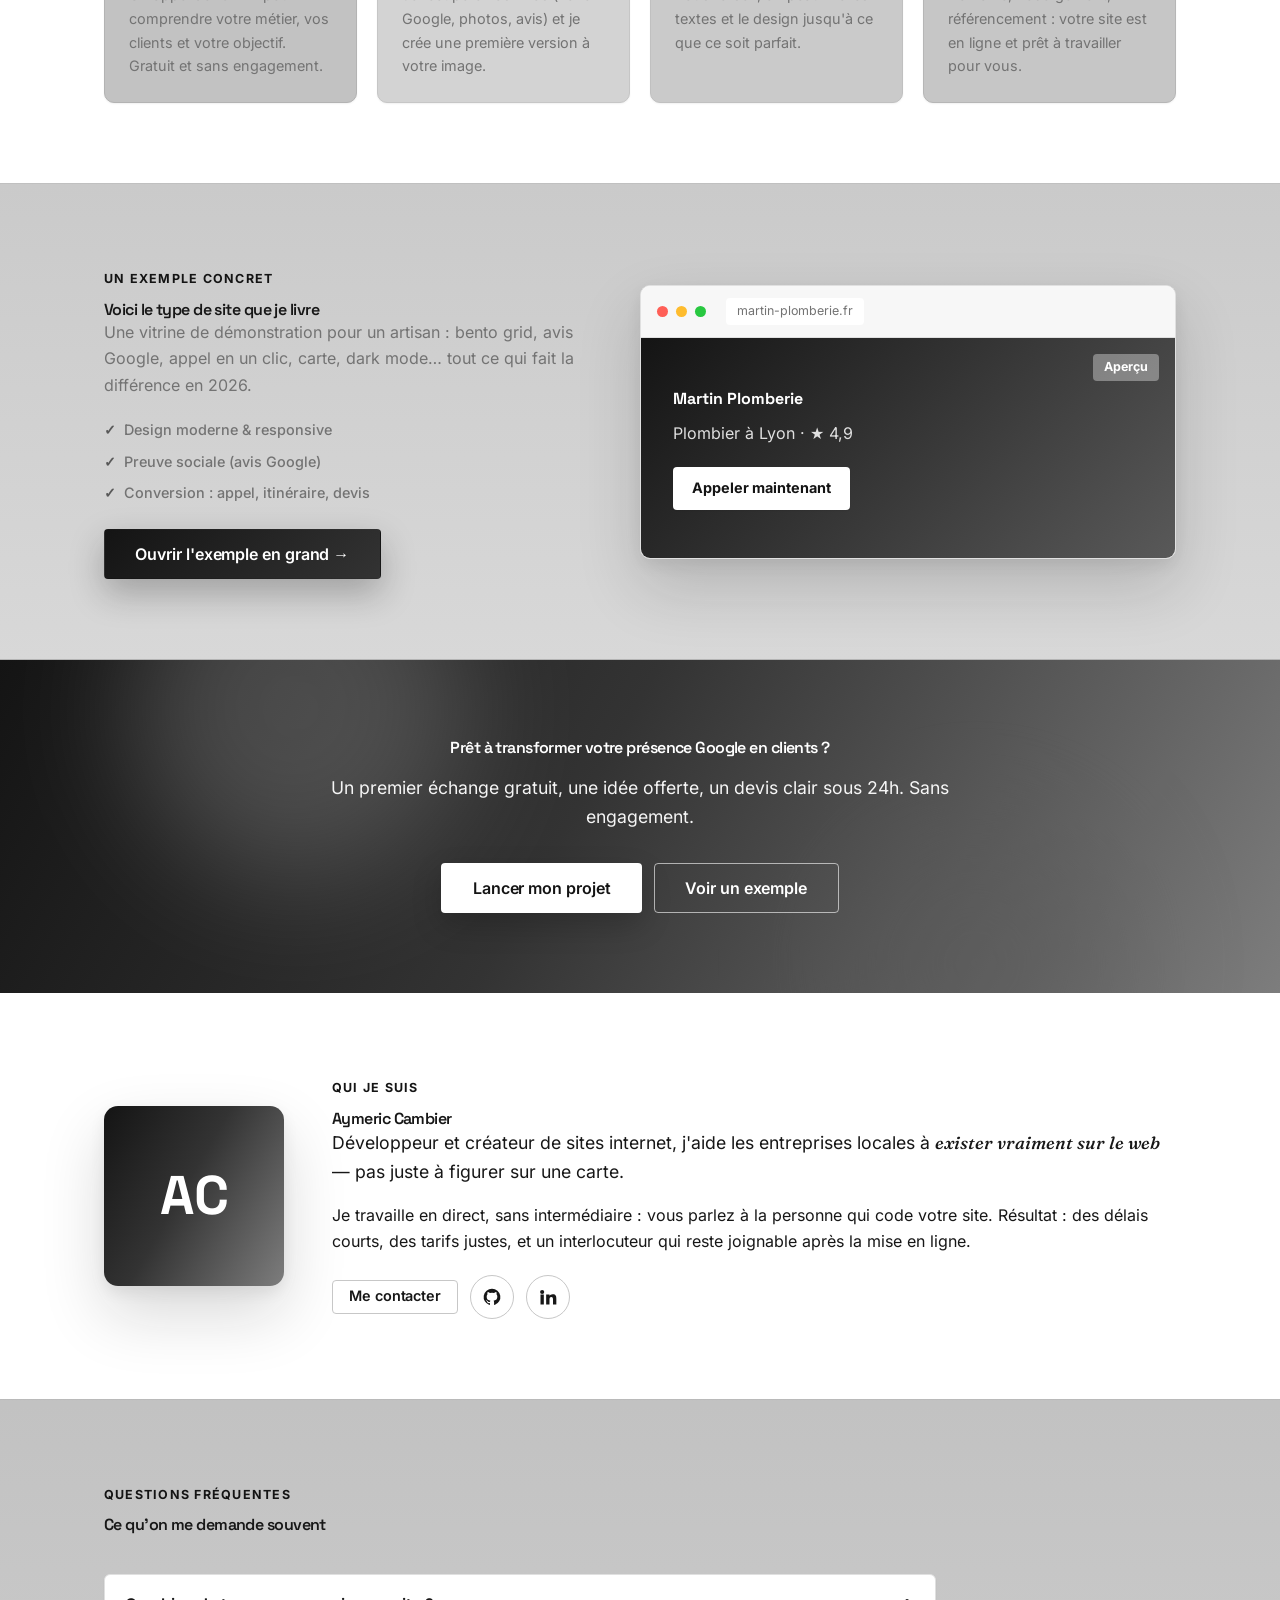
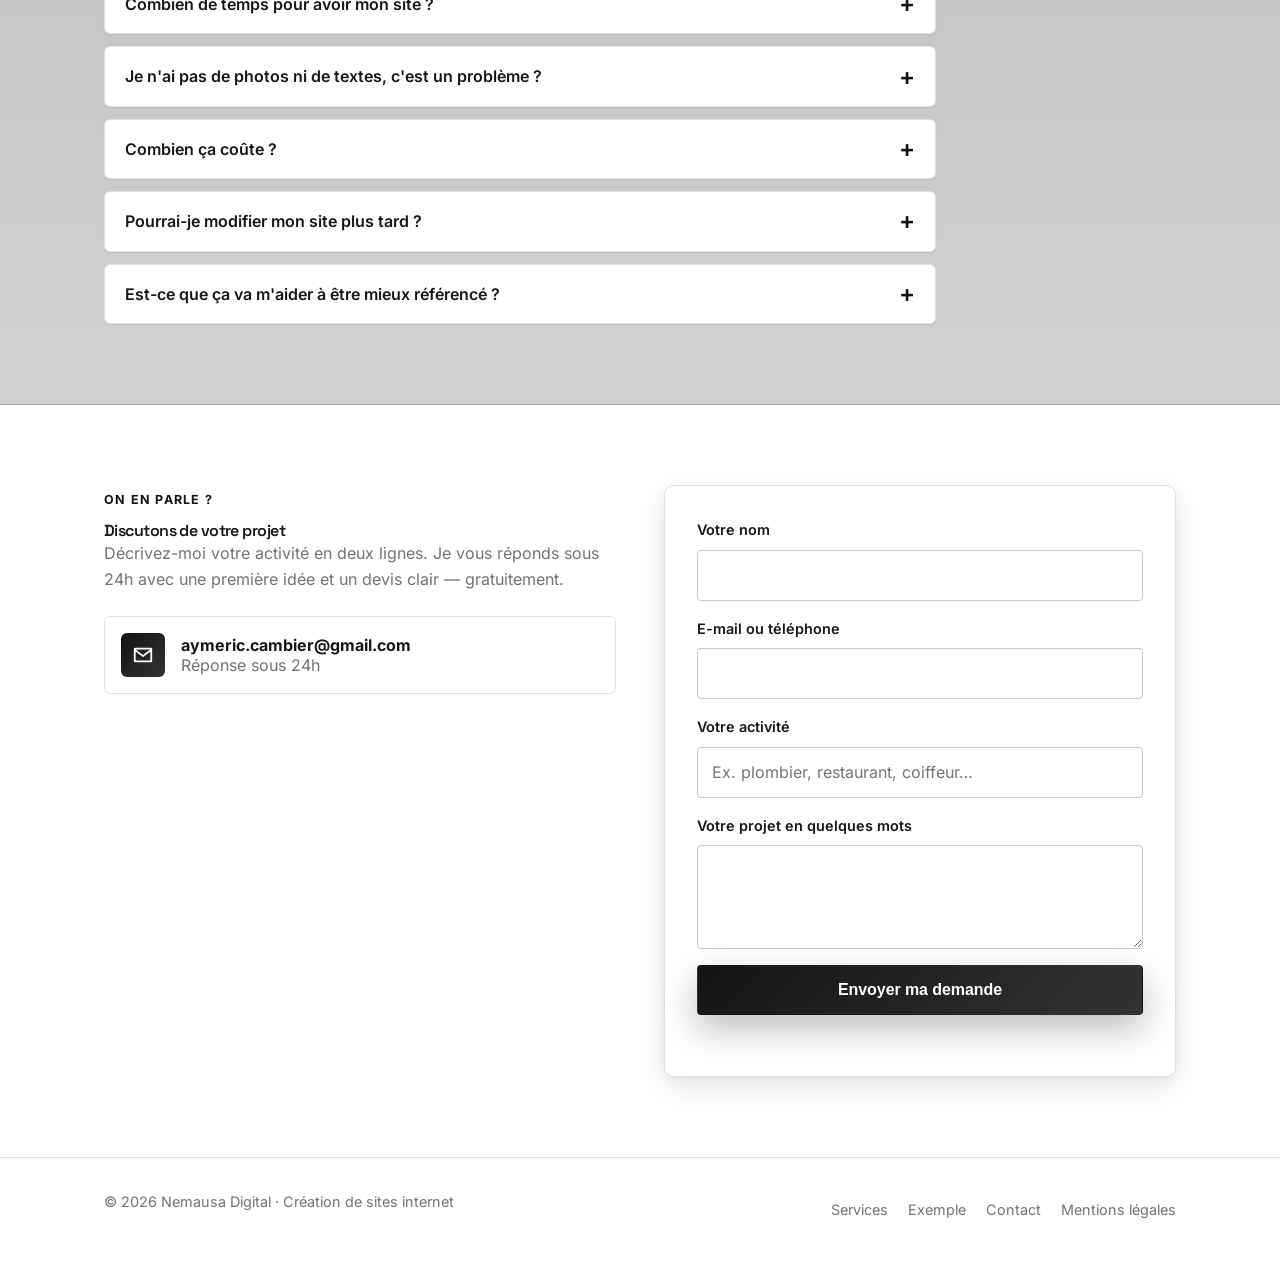
==== commit aca2e5b6: "Self-host fonts: remove Google Fonts dependency Serves Inter, Space Grotesk and Fraunces locally fro" ====
--- a/index.html
+++ b/index.html
@@ -16,9 +16,9 @@
 
   <link rel="icon" type="image/svg+xml" href="assets/logo/logo-mark.svg" />
 
-  <link rel="preconnect" href="https://fonts.googleapis.com" />
-  <link rel="preconnect" href="https://fonts.gstatic.com" crossorigin />
-  <link href="https://fonts.googleapis.com/css2?family=Space+Grotesk:wght@500;600;700&family=Inter:wght@400;500;600&family=Fraunces:ital,wght@1,500&display=swap" rel="stylesheet" />
+  <link rel="preload" href="assets/fonts/inter-latin.woff2" as="font" type="font/woff2" crossorigin />
+  <link rel="preload" href="assets/fonts/space-grotesk-latin.woff2" as="font" type="font/woff2" crossorigin />
+  <link rel="stylesheet" href="css/fonts.css" />
   <link rel="stylesheet" href="css/style.css" />
 </head>
 <body>
@@ -34,7 +34,7 @@
   <header class="site-header">
     <nav class="nav container" aria-label="Navigation principale">
       <a href="#top" class="logo">
-        <img src="assets/logo/logo-mark.svg" alt="" width="32" height="32" class="logo-icon" />
+        <img src="assets/logo/logo-mark.svg" alt="" width="32" height="32" class="logo-icon" decoding="async" />
         <span data-bind="brand">Aymeric Cambier</span>
       </a>
 
@@ -373,8 +373,8 @@
     </div>
   </footer>
 
-  <script src="js/config.js"></script>
-  <script src="js/script.js"></script>
-  <script src="js/hero.js"></script>
+  <script src="js/config.js" defer></script>
+  <script src="js/script.js" defer></script>
+  <script src="js/hero.js" defer></script>
 </body>
 </html>
--- a/css/fonts.css
+++ b/css/fonts.css
@@ -0,0 +1,29 @@
+/* =========================================================
+   POLICES AUTO-HÉBERGÉES — sous-ensemble latin (accents FR inclus)
+   Zéro requête externe : plus de dépendance à Google Fonts.
+   Inter & Space Grotesk sont variables → un seul fichier par famille.
+   ========================================================= */
+@font-face {
+  font-family: 'Inter';
+  font-style: normal;
+  font-weight: 100 900;
+  font-display: swap;
+  src: url(../assets/fonts/inter-latin.woff2) format('woff2');
+  unicode-range: U+0000-00FF, U+0131, U+0152-0153, U+02BB-02BC, U+02C6, U+02DA, U+02DC, U+0304, U+0308, U+0329, U+2000-206F, U+20AC, U+2122, U+2191, U+2193, U+2212, U+2215, U+FEFF, U+FFFD;
+}
+@font-face {
+  font-family: 'Space Grotesk';
+  font-style: normal;
+  font-weight: 300 700;
+  font-display: swap;
+  src: url(../assets/fonts/space-grotesk-latin.woff2) format('woff2');
+  unicode-range: U+0000-00FF, U+0131, U+0152-0153, U+02BB-02BC, U+02C6, U+02DA, U+02DC, U+0304, U+0308, U+0329, U+2000-206F, U+20AC, U+2122, U+2191, U+2193, U+2212, U+2215, U+FEFF, U+FFFD;
+}
+@font-face {
+  font-family: 'Fraunces';
+  font-style: italic;
+  font-weight: 500;
+  font-display: swap;
+  src: url(../assets/fonts/fraunces-italic-latin.woff2) format('woff2');
+  unicode-range: U+0000-00FF, U+0131, U+0152-0153, U+02BB-02BC, U+02C6, U+02DA, U+02DC, U+0304, U+0308, U+0329, U+2000-206F, U+20AC, U+2122, U+2191, U+2193, U+2212, U+2215, U+FEFF, U+FFFD;
+}
--- a/css/style.css
+++ b/css/style.css
@@ -482,6 +482,22 @@
 .hero--fusion .hero-logo3d .hly svg{width:100%;height:100%;display:block;}
 @keyframes heroBob{0%,100%{translate:0 -7px;}50%{translate:0 9px;}}
 
+/* Accélération GPU des éléments animés du hero */
+.hero--fusion .hero-logo3d{will-change:transform;backface-visibility:hidden;}
+.hero--fusion .hero-logo-float{will-change:transform;}
+.hero--fusion .hero-grid-base{will-change:background-position;}
+
+/* Affichage du logo 3D sur tablette & mobile (empilé sous le texte) */
+@media (max-width:980px){
+  .hero--fusion .hero-visual{display:block;width:100%;max-width:260px;margin:var(--space-8) auto 0;}
+  .hero--fusion .hero-inner{max-width:40rem;}
+}
+@media (max-width:560px){
+  .hero--fusion{min-height:auto;padding:calc(var(--space-20) + 8px) 0 var(--space-10);}
+  .hero--fusion .hero-visual{max-width:210px;margin-top:var(--space-4);}
+  .hero--fusion .hero-logo-float{aspect-ratio:200/64;}
+}
+
 @media (prefers-reduced-motion: reduce){
   .hero--fusion .hero-grid-base,.hero--fusion .hero-logo-float{animation:none;}
   .hero--fusion .hero-logo3d{transition:none;}
